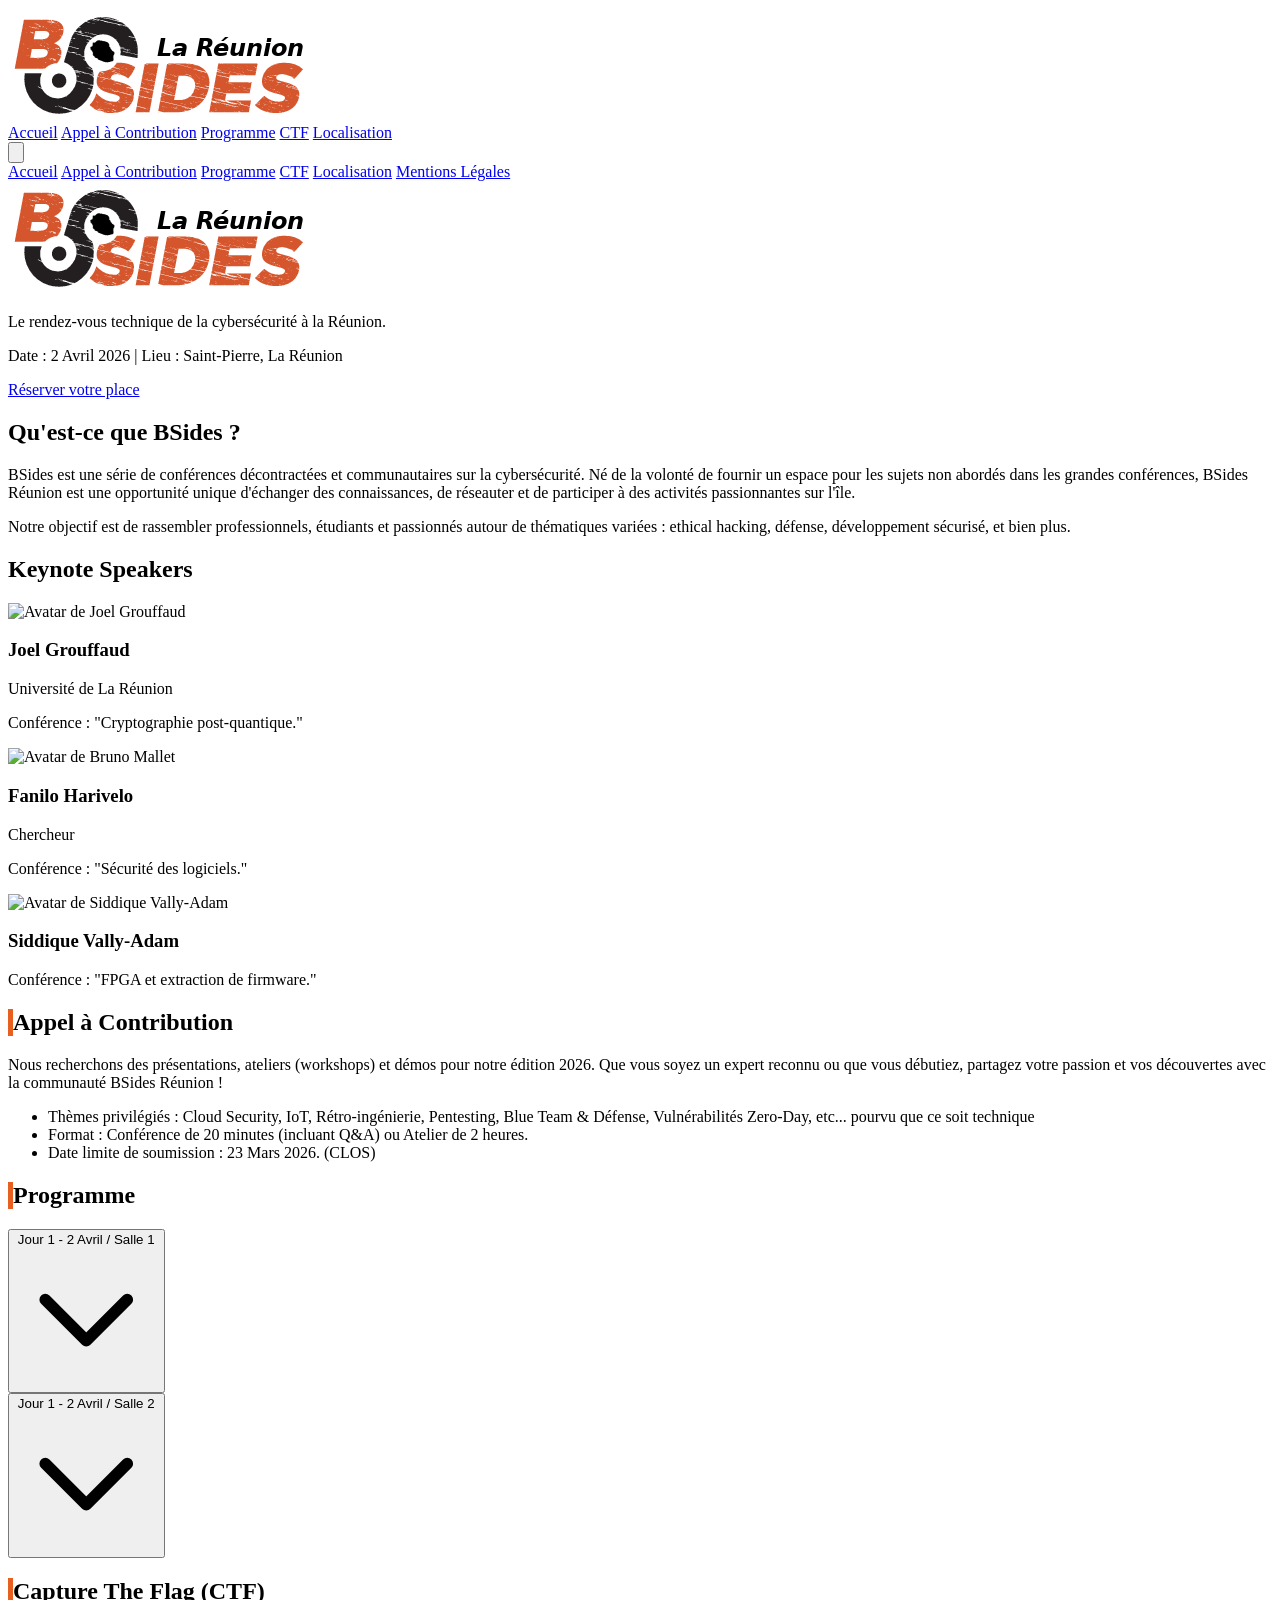
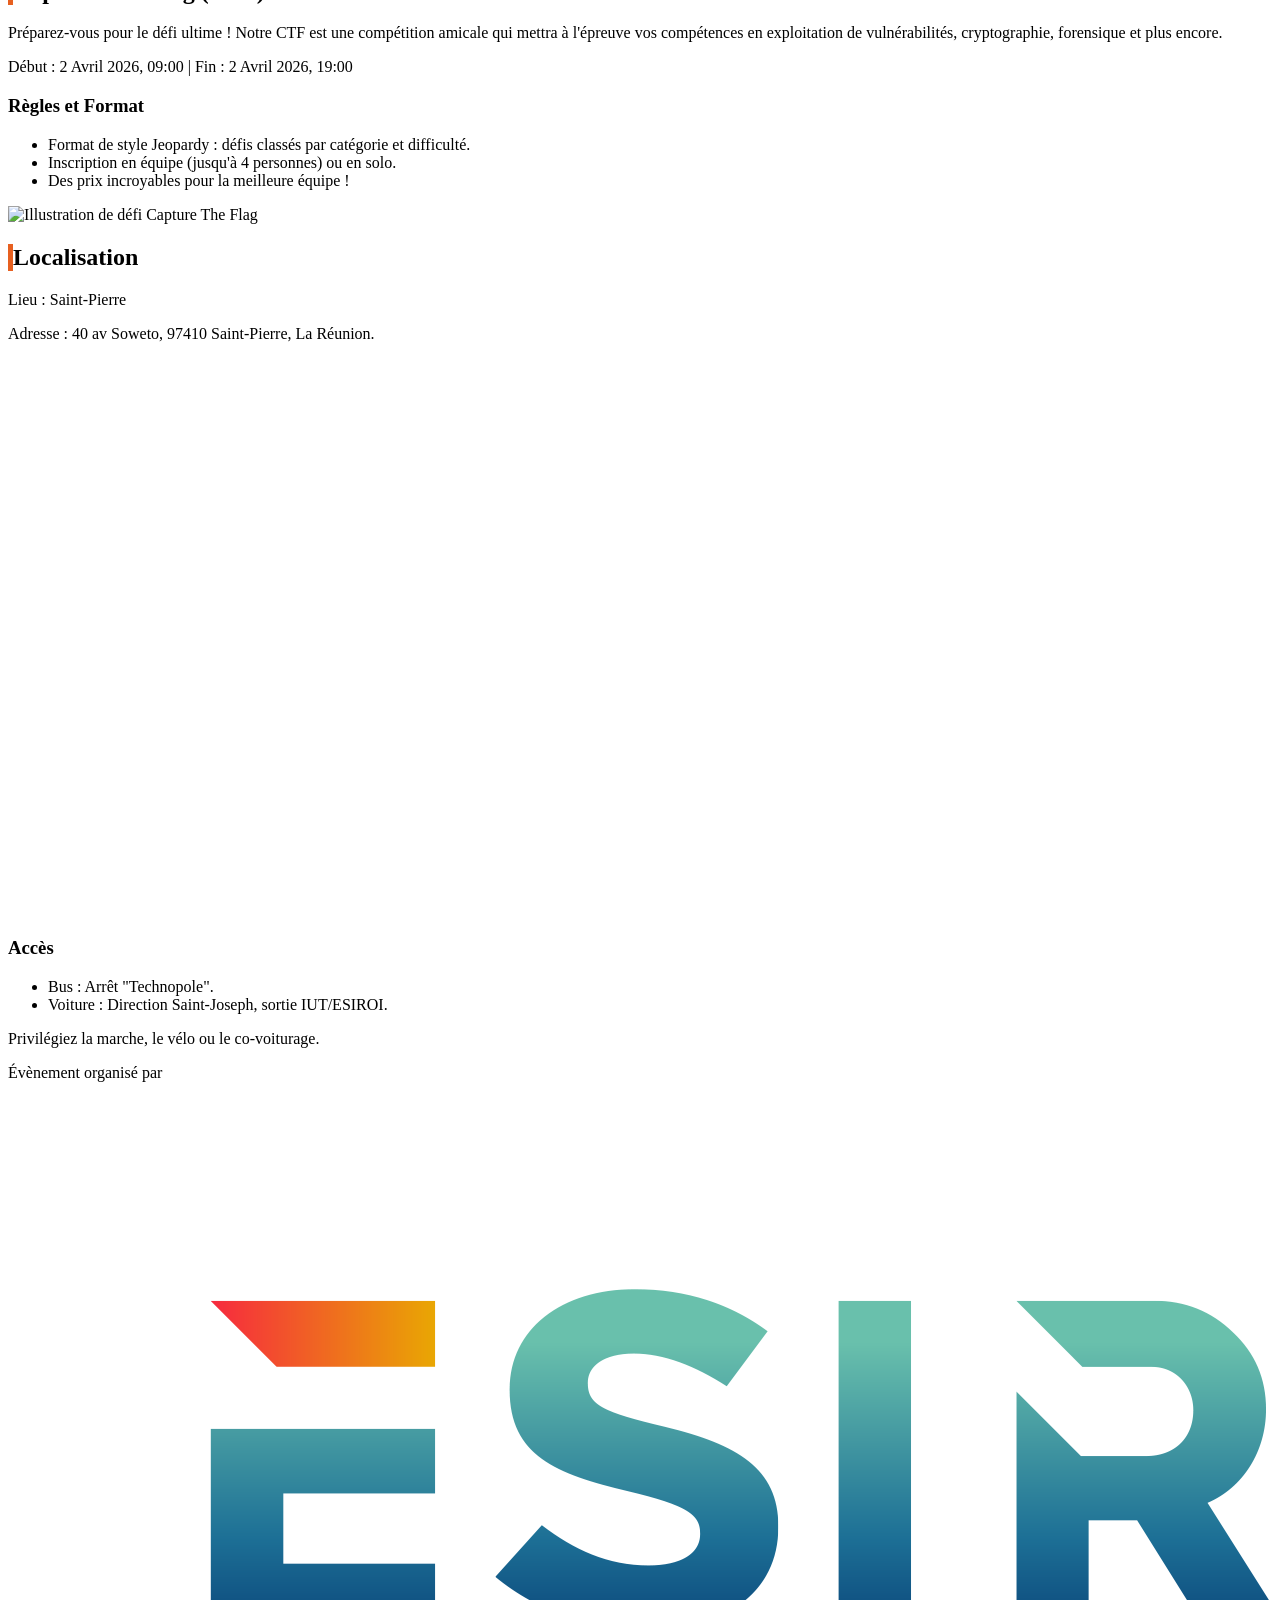
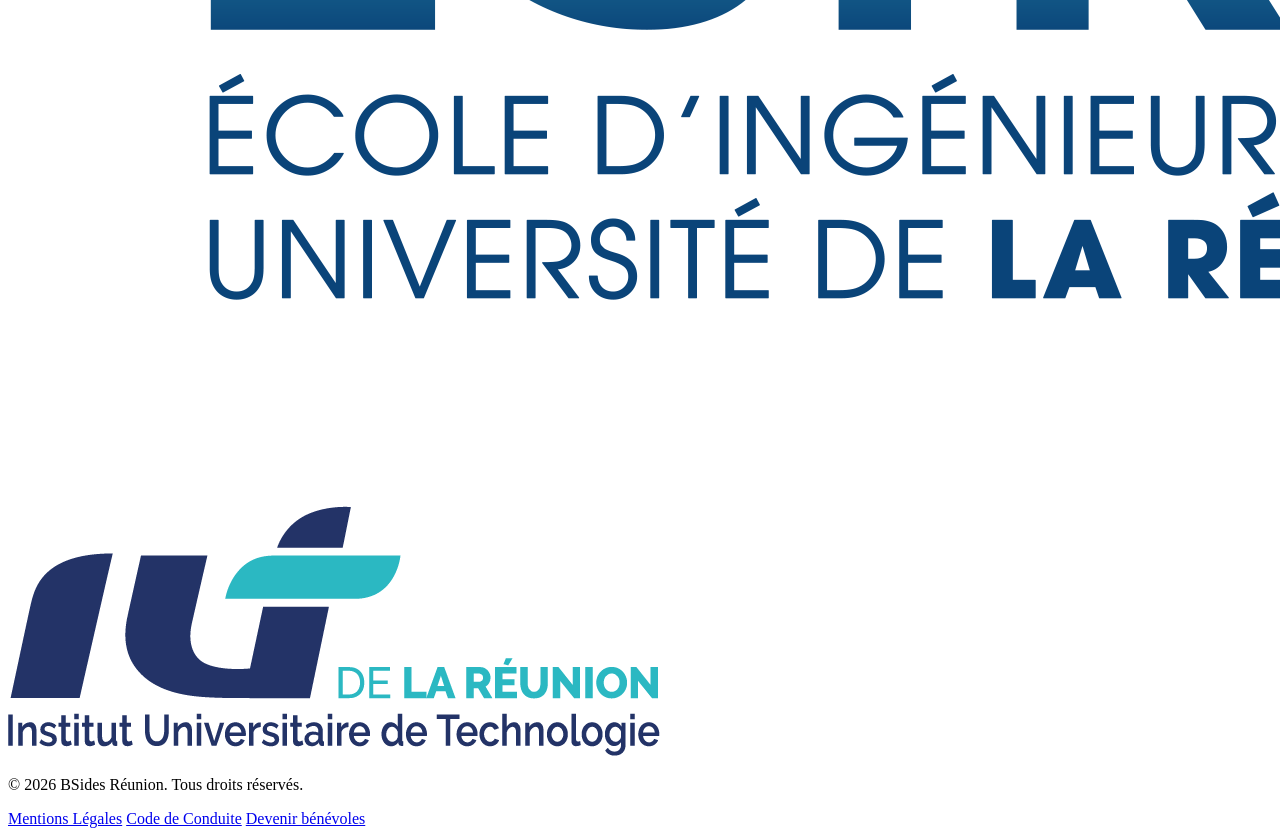
==== index.html @ 7b977833 "more cleaning" ====
<!DOCTYPE html>
<html lang="fr">
<head>
    <meta charset="UTF-8">
    <meta name="viewport" content="width=device-width, initial-scale=1.0">
    <title>BSides Réunion - Conférence de Sécurité</title>
    <!-- Chargement de Tailwind CSS --><script src="https://cdn.tailwindcss.com"></script>
    <!-- Configuration des polices et couleurs de base de Tailwind --><script>
        tailwind.config = {
            theme: {
                extend: {
                    colors: {
                        'bsides-primary': '#E76020', // L'orange du logo
                        'bsides-title': '#a3b7ca', // L'orange du logo
                        'bsides-dark': '#1F2937', // Un gris foncé pour le texte/fond
                        'bsides-bg': '#F9FAFB', // Un fond très clair
                    },
                    fontFamily: {
                        sans: ['Inter', 'sans-serif'],
                    },
                }
            }
        }
    </script>
    <style>
        /* Styles personnalisés pour le jeu des couleurs */
        .section-header {
            border-left: 5px solid #E76020; /* Utilisation de la nouvelle couleur orange */
        }
        /* Style pour masquer/afficher les détails du programme */
        .program-detail {
            max-height: 0;
            overflow: hidden;
            transition: max-height 0.4s ease-out, padding 0.4s ease-out;
        }
        .program-detail.open {
            max-height: 1500px; /* Grande valeur pour permettre l'expansion */
            padding-top: 1rem;
        }
    </style>
    <link rel="icon" type="image/png" href="./img/logo.png">
</head>
<body class="bg-bsides-bg text-bsides-dark font-sans antialiased">

    <!-- En-tête (Navbar) --><header class="sticky top-0 bg-white shadow-md z-50">
        <div class="container mx-auto px-4 py-3 flex justify-between items-center">
            <a href="#accueil" class="flex items-center space-x-2">
                <img src="./img/logo.png" alt="Logo BSides Réunion" class="h-8 md:h-10"> <!-- Votre logo ici --><span class="text-2xl font-bold text-bsides-dark hidden md:inline"></span> <!-- Texte "Réunion" à côté du logo --></a>
            <nav class="hidden md:flex space-x-6 text-bsides-dark font-medium">
                <a href="#accueil" class="hover:text-bsides-primary transition duration-150">Accueil</a>
                <a href="#appel-contribution" class="hover:text-bsides-primary transition duration-150">Appel à Contribution</a>
                <a href="#programme" class="hover:text-bsides-primary transition duration-150">Programme</a>
                <a href="#ctf" class="hover:text-bsides-primary transition duration-150">CTF</a>
                <!-- <a href="#sponsors" class="hover:text-bsides-primary transition duration-150">Sponsors</a> --> <!-- Nouveau lien -->
                <a href="#localisation" class="hover:text-bsides-primary transition duration-150">Localisation</a>
            </nav>
            <!-- Menu burger pour mobile --><button id="menu-button" class="md:hidden p-2 rounded-lg text-bsides-dark hover:bg-gray-100">
                <svg class="w-6 h-6" fill="none" stroke="currentColor" viewBox="0 0 24 24" xmlns="http://www.w3.org/2000/svg"><path stroke-linecap="round" stroke-linejoin="round" stroke-width="2" d="M4 6h16M4 12h16m-7 6h7"></path></svg>
            </button>
        </div>
        <!-- Menu mobile déroulant --><div id="mobile-menu" class="hidden md:hidden bg-white shadow-lg border-t border-gray-100">
            <nav class="flex flex-col space-y-2 p-4 text-bsides-dark font-medium">
                <a href="#accueil" class="p-2 hover:bg-bsides-bg rounded-md transition duration-150">Accueil</a>
                <a href="#appel-contribution" class="p-2 hover:bg-bsides-bg rounded-md transition duration-150">Appel à Contribution</a>
                <a href="#programme" class="p-2 hover:bg-bsides-bg rounded-md transition duration-150">Programme</a>
                <a href="#ctf" class="p-2 hover:bg-bsides-bg rounded-md transition duration-150">CTF</a>
                <!-- <a href="#sponsors" class="p-2 hover:bg-bsides-bg rounded-md transition duration-150">Sponsors</a> --> <!-- Nouveau lien -->
                <a href="#localisation" class="p-2 hover:bg-bsides-bg rounded-md transition duration-150">Localisation</a>
                <a href="#mentions-legales" class="p-2 hover:bg-bsides-bg rounded-md transition duration-150">Mentions Légales</a>
            </nav>
        </div>
    </header>

    <main class="container mx-auto px-4 py-8 md:py-12">

        <!-- Section 1: Accueil & Introduction --><section id="accueil" class="mb-16 pt-8">
            <div class="bg-bsides-title p-8 md:p-12 rounded-xl text-white shadow-xl mb-12">
                <!--<h1 class="text-4xl md:text-5xl font-extrabold mb-4">BSides Réunion 2026</h1>-->
                <img src="./img/logo.png" alt="logo"/>
                <p class="text-xl md:text-2xl font-light">Le rendez-vous technique de la cybersécurité à la Réunion.</p>
                <p class="mt-4 text-lg font-medium">Date : <span class="font-bold">2 Avril 2026</span> | Lieu : <span class="font-bold">Saint-Pierre, La Réunion</span></p>
                <a href="https://docs.getgrist.com/forms/3gR4DoLdyJzUChe8eLgTcZ/4" target="_blank" class="mt-6 inline-block bg-bsides-dark text-white font-bold py-3 px-6 rounded-lg shadow-lg hover:bg-gray-700 transition duration-300 transform hover:scale-[1.02]">
                    Réserver votre place
                </a>
            </div>

            <div class="grid md:grid-cols-2 gap-8">
                <!-- Présentation générale --><div class="space-y-4">
                    <h2 class="text-3xl font-bold border-l-4 pl-4 border-bsides-primary">Qu'est-ce que BSides ?</h2>
                    <p class="text-lg">BSides est une série de conférences décontractées et communautaires sur la cybersécurité. Né de la volonté de fournir un espace pour les sujets non abordés dans les grandes conférences, BSides Réunion est une opportunité unique d'échanger des connaissances, de réseauter et de participer à des activités passionnantes sur l'île.</p>
                    <p class="text-lg">Notre objectif est de rassembler professionnels, étudiants et passionnés autour de thématiques variées : ethical hacking, défense, développement sécurisé, et bien plus.</p>
                </div>

                <!-- Keynote Speakers --><div class="space-y-6">
                    <h2 class="text-3xl font-bold border-l-4 pl-4 border-bsides-primary">Keynote Speakers</h2>

                    <!-- Speaker 1 --><div class="flex items-start bg-white p-4 rounded-lg shadow-md hover:shadow-lg transition duration-300">
                        <!-- Image Placeholder (utiliser un fond coloré) --><div class="w-20 h-20 bg-gray-500 rounded-full flex-shrink-0 mr-4 flex items-center justify-center text-white text-xl font-bold">
                            <!-- Placeholder image: https://placehold.co/80x80/9CA3AF/FFFFFF?text=J.G --><img src="https://placehold.co/80x80/9CA3AF/FFFFFF?text=J.G" alt="Avatar de Joel Grouffaud" class="rounded-full" onerror="this.onerror=null;this.src='https://placehold.co/80x80/9CA3AF/FFFFFF?text=J.G';" />
                        </div>
                        <div>
                            <h3 class="text-xl font-semibold text-bsides-primary">Joel Grouffaud</h3>
                            <p class="text-sm text-gray-600 mb-2">Université de La Réunion</p>
                            <p class="text-sm">Conférence : "Cryptographie post-quantique."</p>
                        </div>
                    </div>

                    <!-- Speaker 2 --><div class="flex items-start bg-white p-4 rounded-lg shadow-md hover:shadow-lg transition duration-300">
                        <!-- Image Placeholder (utiliser un fond coloré) --><div class="w-20 h-20 bg-gray-500 rounded-full flex-shrink-0 mr-4 flex items-center justify-center text-white text-xl font-bold">
                            <!-- Placeholder image: https://placehold.co/80x80/6B7280/FFFFFF?text=F.H --><img src="https://placehold.co/80x80/6B7280/FFFFFF?text=F.H" alt="Avatar de Bruno Mallet" class="rounded-full" onerror="this.onerror=null;this.src='https://placehold.co/80x80/6B7280/FFFFFF?text=F.H';" />
                        </div>
                        <div>
                            <h3 class="text-xl font-semibold text-bsides-primary">Fanilo Harivelo</h3>
                            <p class="text-sm text-gray-600 mb-2">Chercheur</p>
                            <p class="text-sm">Conférence : "Sécurité des logiciels."</p>
                        </div>
                    </div>

                    <!-- Speaker 3 --><div class="flex items-start bg-white p-4 rounded-lg shadow-md hover:shadow-lg transition duration-300">
                        <div class="w-20 h-20 bg-gray-500 rounded-full flex-shrink-0 mr-4 flex items-center justify-center text-white text-xl font-bold">
                            <img src="https://placehold.co/80x80/4B5563/FFFFFF?text=S.V" alt="Avatar de Siddique Vally-Adam" class="rounded-full" onerror="this.onerror=null;this.src='https://placehold.co/80x80/4B5563/FFFFFF?text=S.V';" />
                        </div>
                        <div>
                            <h3 class="text-xl font-semibold text-bsides-primary">Siddique Vally-Adam</h3>
                            <p class="text-sm text-gray-600 mb-2"></p>
                            <p class="text-sm">Conférence : "FPGA et extraction de firmware."</p>
                        </div>
                    </div>
                </div>
            </div>
        </section>

        <!-- Section 2: Appel à Contribution (CFP) --><section id="appel-contribution" class="py-12 border-t border-gray-200">
            <h2 class="text-4xl font-extrabold section-header pl-4 mb-8">Appel à Contribution</h2>

            <div class="bg-white p-6 md:p-8 rounded-xl shadow-lg space-y-4">
                <p class="text-lg">Nous recherchons des présentations, ateliers (workshops) et démos pour notre édition 2026. Que vous soyez un expert reconnu ou que vous débutiez, partagez votre passion et vos découvertes avec la communauté BSides Réunion !</p>

                <ul class="list-disc pl-5 space-y-2 text-bsides-dark">
                    <li><span class="font-semibold">Thèmes privilégiés :</span> Cloud Security, IoT, Rétro-ingénierie, Pentesting, Blue Team & Défense, Vulnérabilités Zero-Day, etc... pourvu que ce soit technique</li>
                    <li><span class="font-semibold">Format :</span> Conférence de 20 minutes (incluant Q&A) ou Atelier de 2 heures.</li>
                    <li><span class="font-semibold">Date limite de soumission :</span> 23 Mars 2026. (CLOS)</li>
                </ul>

                <!-- 
                <a href="https://docs.getgrist.com/forms/mqLdwvBmaVMw3tnkLymEWc/8" target="_blank" class="inline-block bg-bsides-primary text-white font-bold py-3 px-6 rounded-lg shadow-md hover:bg-orange-700 transition duration-300">
                    Soumettre une proposition
                </a>
                -->
            </div>
        </section>

        <!-- Section 3: Programme (avec interactivité simple) --><section id="programme" class="py-12 border-t border-gray-200">
            <h2 class="text-4xl font-extrabold section-header pl-4 mb-8">Programme</h2>

            <div id="programme-list" class="space-y-4">

                <!-- Jour 1 --><div class="bg-white rounded-lg shadow-lg">
                    <button class="w-full text-left p-4 flex justify-between items-center font-bold text-xl text-bsides-dark hover:bg-gray-50 transition duration-150 rounded-t-lg focus:outline-none" onclick="toggleProgram(this)">
                        <span>Jour 1 - 2 Avril / Salle 1</span>
                        <svg class="w-6 h-6 transform transition-transform duration-300" fill="none" stroke="currentColor" viewBox="0 0 24 24" xmlns="http://www.w3.org/2000/svg"><path stroke-linecap="round" stroke-linejoin="round" stroke-width="2" d="M19 9l-7 7-7-7"></path></svg>
                    </button>
                    <div class="program-detail border-t border-gray-100">
                        <ul class="divide-y divide-gray-100 p-4 md:p-6">
                            <li class="flex justify-between py-3">
                                <span class="font-medium w-1/4">08:00 - 09:00</span>
                                <span class="w-3/4">Accueil et Café</span>
                            </li>
                            <li class="flex justify-between py-3 bg-bsides-bg rounded-md p-2 -mx-2">
                                <span class="font-medium w-1/4">09:00 - 09:45</span>
                                <span class="w-3/4 font-semibold text-bsides-primary">Keynote: Joel Grouffaud</span>
                            </li>
                            <li class="flex justify-between py-3 bg-bsides-bg rounded-md p-2 -mx-2">
                                <span class="font-medium w-1/4">10:00 - 10:45</span>
                                <span class="w-3/4 font-semibold text-bsides-primary">Keynote: Fanilo Harivelo</span>
                            </li>
                            <li class="flex justify-between py-3">
                                <span class="font-medium w-1/4">11:00 - 11:45</span>
                                <span class="w-3/4 font-semibold text-bsides-primary">Keynote: Siddique Vally-Adam</span>
                            </li>
                            <li class="flex justify-between py-3">
                                <span class="font-medium w-1/4">12:00 - 13:20</span>
                                <span class="w-3/4 font-semibold text-green-600">Déjeuner & Networking</span>
                            </li>
                            <li class="flex justify-between py-3">
                                <span class="font-medium w-1/4">13:30 - 13:50</span>
                                <span class="w-3/4">Conférence : Thibaut Fontaine (LLM et cybersécurité)</span>
                            </li>
                            <li class="flex justify-between py-3">
                                <span class="font-medium w-1/4">14:00 - 14:20</span>
                                <span class="w-3/4">Conférence : Théophile Helleboid (Rétro-ingénierie des QRcodes des tickets Car Jaune)</span>
                            </li>
                        </ul>
                    </div>
                </div>

                <!-- Jour 1 --><div class="bg-white rounded-lg shadow-lg">
                    <button class="w-full text-left p-4 flex justify-between items-center font-bold text-xl text-bsides-dark hover:bg-gray-50 transition duration-150 rounded-t-lg focus:outline-none" onclick="toggleProgram(this)">
                        <span>Jour 1 - 2 Avril / Salle 2</span>
                        <svg class="w-6 h-6 transform transition-transform duration-300" fill="none" stroke="currentColor" viewBox="0 0 24 24" xmlns="http://www.w3.org/2000/svg"><path stroke-linecap="round" stroke-linejoin="round" stroke-width="2" d="M19 9l-7 7-7-7"></path></svg>
                    </button>
                    <div class="program-detail border-t border-gray-100">
                        <ul class="divide-y divide-gray-100 p-4 md:p-6">
                            <li class="flex justify-between py-3">
                                <span class="font-medium w-1/4">08:00 - 09:00</span>
                                <span class="w-3/4">Accueil et Café</span>
                            </li>
                            <li class="flex justify-between py-3">
                                <span class="font-medium w-1/4">09:00 - 19:00</span>
                                <span class="w-3/4">CTF (Jeopardy)</span>
                            </li>
                            <li class="flex justify-between py-3">
                                <span class="font-medium w-1/4">09:00 - 19:00</span>
                                <span class="w-3/4">CTF (Knockout Tournament) -TBC- </span>
                            </li>                            
                            <li class="flex justify-between py-3">
                                <span class="font-medium w-1/4">09:00 - 19:00</span>
                                <span class="w-3/4">CTF (Boot2Root) -TBC- </span>
                            </li>   
                        </ul>
                    </div>
                </div>
            </div>
        </section>

        <!-- Section 4: CTF (Capture The Flag) --><section id="ctf" class="py-12 border-t border-gray-200">
            <h2 class="text-4xl font-extrabold section-header pl-4 mb-8">Capture The Flag (CTF)</h2>

            <div class="grid md:grid-cols-3 gap-8 bg-white p-8 rounded-xl shadow-lg">
                <div class="md:col-span-2 space-y-4">
                    <p class="text-lg">Préparez-vous pour le défi ultime ! Notre CTF est une compétition amicale qui mettra à l'épreuve vos compétences en exploitation de vulnérabilités, cryptographie, forensique et plus encore.</p>
                    <p class="text-lg font-semibold text-bsides-primary">Début :  2 Avril 2026, 09:00 | Fin : 2 Avril 2026, 19:00</p>

                    <h3 class="text-2xl font-bold mt-6">Règles et Format</h3>
                    <ul class="list-disc pl-5 space-y-2 text-bsides-dark">
                        <li>Format de style Jeopardy : défis classés par catégorie et difficulté.</li>
                        <li>Inscription en équipe (jusqu'à 4 personnes) ou en solo.</li>
                        <li>Des prix incroyables pour la meilleure équipe !</li>
                    </ul>
                </div>
                <!-- Image d'illustration CTF --><div class="md:col-span-1 flex justify-center items-center">
                    <!-- Placeholder image: https://placehold.co/300x200/E76020/FFFFFF?text=CTF+Challenge --><img src="https://placehold.co/300x200/E76020/FFFFFF?text=CTF+Challenge" alt="Illustration de défi Capture The Flag" class="rounded-lg shadow-xl w-full" onerror="this.onerror=null;this.src='https://placehold.co/300x200/E76020/FFFFFF?text=CTF+Challenge';" />
                </div>
            </div>

        </section>

        <!-- Section 5: Sponsors (NOUVELLE SECTION) 
        <section id="sponsors" class="py-12 border-t border-gray-200">
            <h2 class="text-4xl font-extrabold section-header pl-4 mb-8">Nos Sponsors</h2>

            <div class="bg-white p-6 md:p-8 rounded-xl shadow-lg space-y-6 text-center">
                <p class="text-lg">Le succès de BSides Réunion repose sur le soutien de nos précieux partenaires. Merci à tous les sponsors !</p>

                <div class="flex flex-wrap justify-center items-center gap-8 py-4 border-y border-gray-100">
                    <div class="w-full md:w-1/3 lg:w-1/4">
                        <span class="text-xl font-bold text-bsides-dark">Platinium</span>
                        <img src="https://placehold.co/220x60/1F2937/FFFFFF?text=Enterprise+A" alt="Sponsor Enterprise A" class="mx-auto mt-2 rounded-md shadow-md" onerror="this.onerror=null;this.src='https://placehold.co/220x60/1F2937/FFFFFF?text=Enterprise+A';" />
                    </div>
                    <div class="w-1/2 md:w-1/4 lg:w-1/6">
                        <span class="text-lg font-semibold text-gray-700">Gold</span>
                        <img src="https://placehold.co/150x50/374151/FFFFFF?text=Company+B" alt="Sponsor Company B" class="mx-auto mt-2 rounded-md" onerror="this.onerror=null;this.src='https://placehold.co/150x50/374151/FFFFFF?text=Company+B';" />
                    </div>
                    <div class="w-1/3 md:w-1/5 lg:w-1/8">
                        <span class="text-base font-medium text-gray-500">Silver</span>
                        <img src="https://placehold.co/100x40/6B7280/FFFFFF?text=Tech+C" alt="Sponsor Tech C" class="mx-auto mt-2 rounded-md" onerror="this.onerror=null;this.src='https://placehold.co/100x40/6B7280/FFFFFF?text=Tech+C';" />
                    </div>
                </div>
                
                <p class="text-lg pt-4">Intéressé(e) à soutenir la communauté de cybersécurité à La Réunion ?</p>
                <a href="./pages/sponsors.html" class="inline-block bg-bsides-primary text-white font-bold py-3 px-8 rounded-lg shadow-md hover:bg-orange-700 transition duration-300">
                    Devenir Sponsor
                </a>
            </div>
        </section>
        -->

        <!-- Section 6: Localisation --><section id="localisation" class="py-12 border-t border-gray-200">
            <h2 class="text-4xl font-extrabold section-header pl-4 mb-8">Localisation</h2>

            <div class="bg-white p-6 md:p-8 rounded-xl shadow-lg space-y-4">
                <p class="text-lg font-semibold">Lieu : Saint-Pierre </p>
                <p class="text-lg">Adresse : 40 av Soweto, 97410 Saint-Pierre, La Réunion.</p>

                <!-- Carte Google Maps Placeholder -->
                <div class="w-full h-64 bg-gray-200 rounded-lg overflow-hidden flex items-center justify-center border-2 border-gray-300">
                    <div class="mapouter"><div class="osm_canvas"><iframe width="820" height="560" id="osm_canvas"  src="about:blank" frameborder="0" scrolling="no" marginheight="0" marginwidth="0"></iframe><script>document.getElementById('osm_canvas').contentDocument.write('<link rel = "stylesheet" href = "https://cdn.jsdelivr.net/npm/leaflet@1.9.3/dist/leaflet.min.css" />');document.getElementById('osm_canvas').contentDocument.write('<script src = "https://cdn.jsdelivr.net/npm/leaflet@1.9.3/dist/leaflet.min.js"><\/script>');document.getElementById('osm_canvas').contentDocument.write('<div id ="osm-map" style = "width:820px; height:560px;"></div>');document.getElementById('osm_canvas').contentDocument.write('<script>var mapOptions={center:[-21.3406333, 55.4906025],zoom:15,attributionControl: true}; var map = new L.map("osm-map", mapOptions); map.attributionControl.setPrefix(\'&copy; <a target="_blank" href="https://www.openstreetmap.org/copyright" rel="nofollow noopener noreferrer">OpenStreetMap</a>\'); var layer = new L.TileLayer("https://{s}.tile.openstreetmap.org/{z}/{x}/{y}.png");map.addLayer(layer);let marker = new L.Marker([-21.3406333, 55.4906025]);marker.addTo(map).bindPopup(\'Institut Universitaire de Technologie de Terre-Sainte<br/>40, Avenue de Soweto\'); marker.on(\'mouseover\',function(ev) {marker.openPopup();});<\/script>');document.getElementById('osm_canvas').contentDocument.close();</script><a href="https://timenowin.net/">online clock</a><br><a href="https://online.stopwatch-timer.net/">countdown</a><br><style>.mapouter{position: relative;text-align: right;height: 560px;width: 820px;}</style><a href="https://www.mapembed.net/openstreetmap">openstreetmap satellite map</a><style>.osm_canvas{overflow: hidden;background: none !important;height: 560px;width: 820px;}</style></div></div>
                    <!-- <p class="text-gray-600 font-bold">Emplacement de la carte (Placeholder)</p> -->
                    <!-- <p class="text-sm text-gray-500 mt-1">Intégrez ici une iframe Google Maps pour la carte interactive.</p> -->
                </div>

                <h3 class="text-2xl font-bold mt-6">Accès</h3>
                <ul class="list-disc pl-5 space-y-2 text-bsides-dark">
                    <li><span class="font-semibold">Bus :</span> Arrêt "Technopole".</li>
                    <li><span class="font-semibold">Voiture :</span> Direction Saint-Joseph, sortie IUT/ESIROI.</li>
                </ul>
                <p class="text-lg">Privilégiez la marche, le vélo ou le co-voiturage.</p>

            </div>
        </section>

    </main>

    <!-- Pied de page -->
    <footer class="bg-bsides-dark text-white p-8 mt-12">
        <div class="container mx-auto text-center">
            
            <div class="mb-8 pb-8 border-b border-gray-700">
                <p class="text-gray-400 text-xs md:text-sm uppercase font-bold tracking-widest mb-4">Évènement organisé par</p>
                <div class="flex justify-center items-center space-x-6">
                    <!-- Logo ESIROI -->
                    <a href="https://esiroi.univ-reunion.fr/" target="_blank" class="group">
                        <div class="bg-white rounded-lg p-2 shadow-md transition-transform duration-300 transform group-hover:scale-105 w-32 h-20 flex items-center justify-center">
                            <img src="img/ESIROI_Logotype.png" 
                                 alt="ESIROI - École d'ingénieurs" 
                                 class="object-contain w-full h-full">
                        </div>
                    </a>
                
                    <!-- Logo IUT -->
                    <a href="https://iut.univ-reunion.fr/" target="_blank" class="group">
                        <div class="bg-white rounded-lg p-2 shadow-md transition-transform duration-300 transform group-hover:scale-105 w-32 h-20 flex items-center justify-center">
                            <img src="img/logo_IUT.png" 
                                 alt="IUT de La Réunion" 
                                 class="object-contain w-full h-full">
                        </div>
                    </a>
                </div>
            </div>
            <p>&copy; 2026 BSides Réunion. Tous droits réservés.</p>
            <div class="mt-3 text-sm space-x-4">
                <a href="./pages/legal.html" class="hover:text-bsides-primary transition duration-150">Mentions Légales</a>
                <a href="./pages/code.html" class="hover:text-bsides-primary transition duration-150">Code de Conduite</a>
                <a href="./pages/benevoles.html" class="hover:text-bsides-primary transition duration-150">Devenir bénévoles</a>
            </div>
        </div>
    </footer>

    <!-- Script JavaScript pour le menu mobile et l'interactivité du programme --><script>
        // 1. Gestion du menu mobile (Burger)
        document.getElementById('menu-button').addEventListener('click', function() {
            const mobileMenu = document.getElementById('mobile-menu');
            mobileMenu.classList.toggle('hidden');
        });

        // 2. Fonction pour déplier/replier les détails du programme
        function toggleProgram(button) {
            // Trouver le parent (div.bg-white)
            const parent = button.closest('.bg-white');
            // Trouver la zone de détail (div.program-detail)
            const detail = parent.querySelector('.program-detail');
            // Trouver l'icône (svg)
            const icon = button.querySelector('svg');

            // Basculer la classe 'open' sur le détail
            detail.classList.toggle('open');
            // Basculer la rotation de l'icône (pour pointer vers le haut ou le bas)
            icon.classList.toggle('rotate-180');
        }

        // Cacher le menu mobile après un clic sur un lien (pour un meilleur UX)
        document.querySelectorAll('#mobile-menu a').forEach(item => {
            item.addEventListener('click', () => {
                document.getElementById('mobile-menu').classList.add('hidden');
            });
        });
    </script>
</body>
</html>
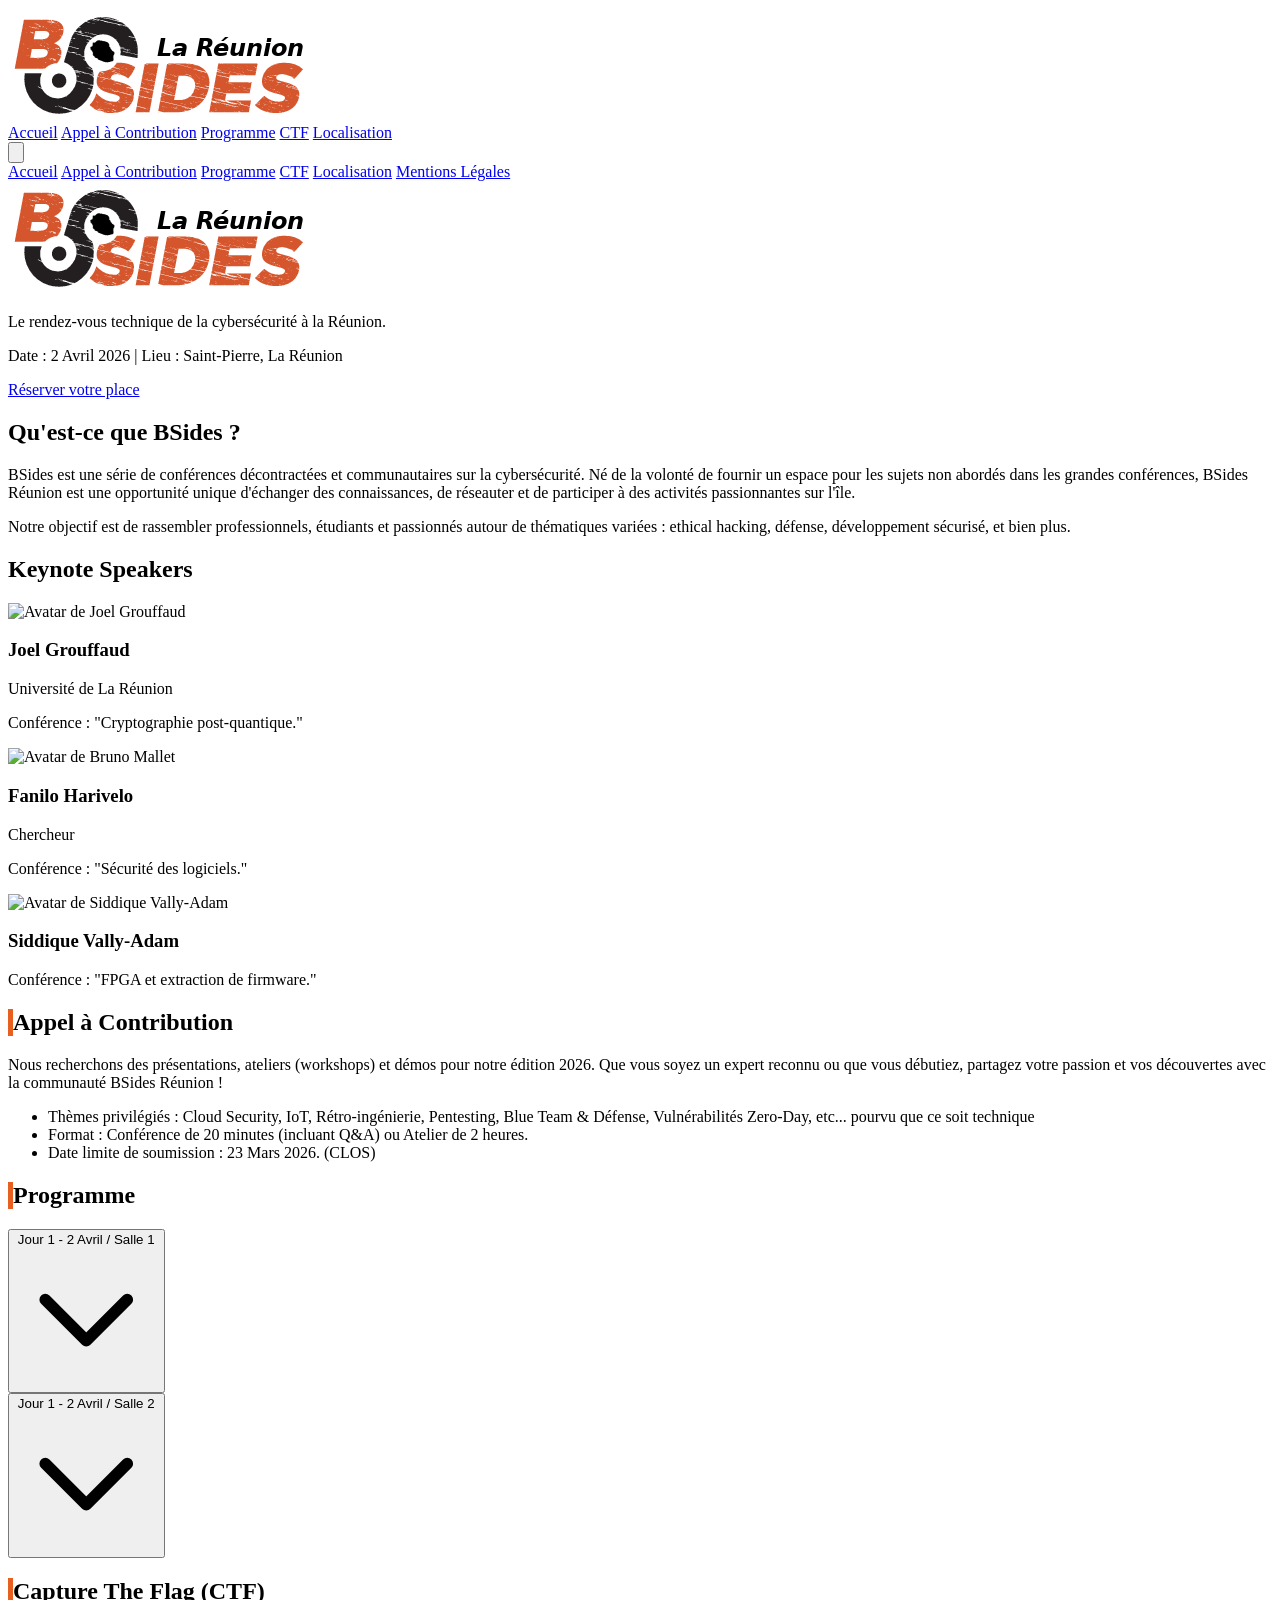
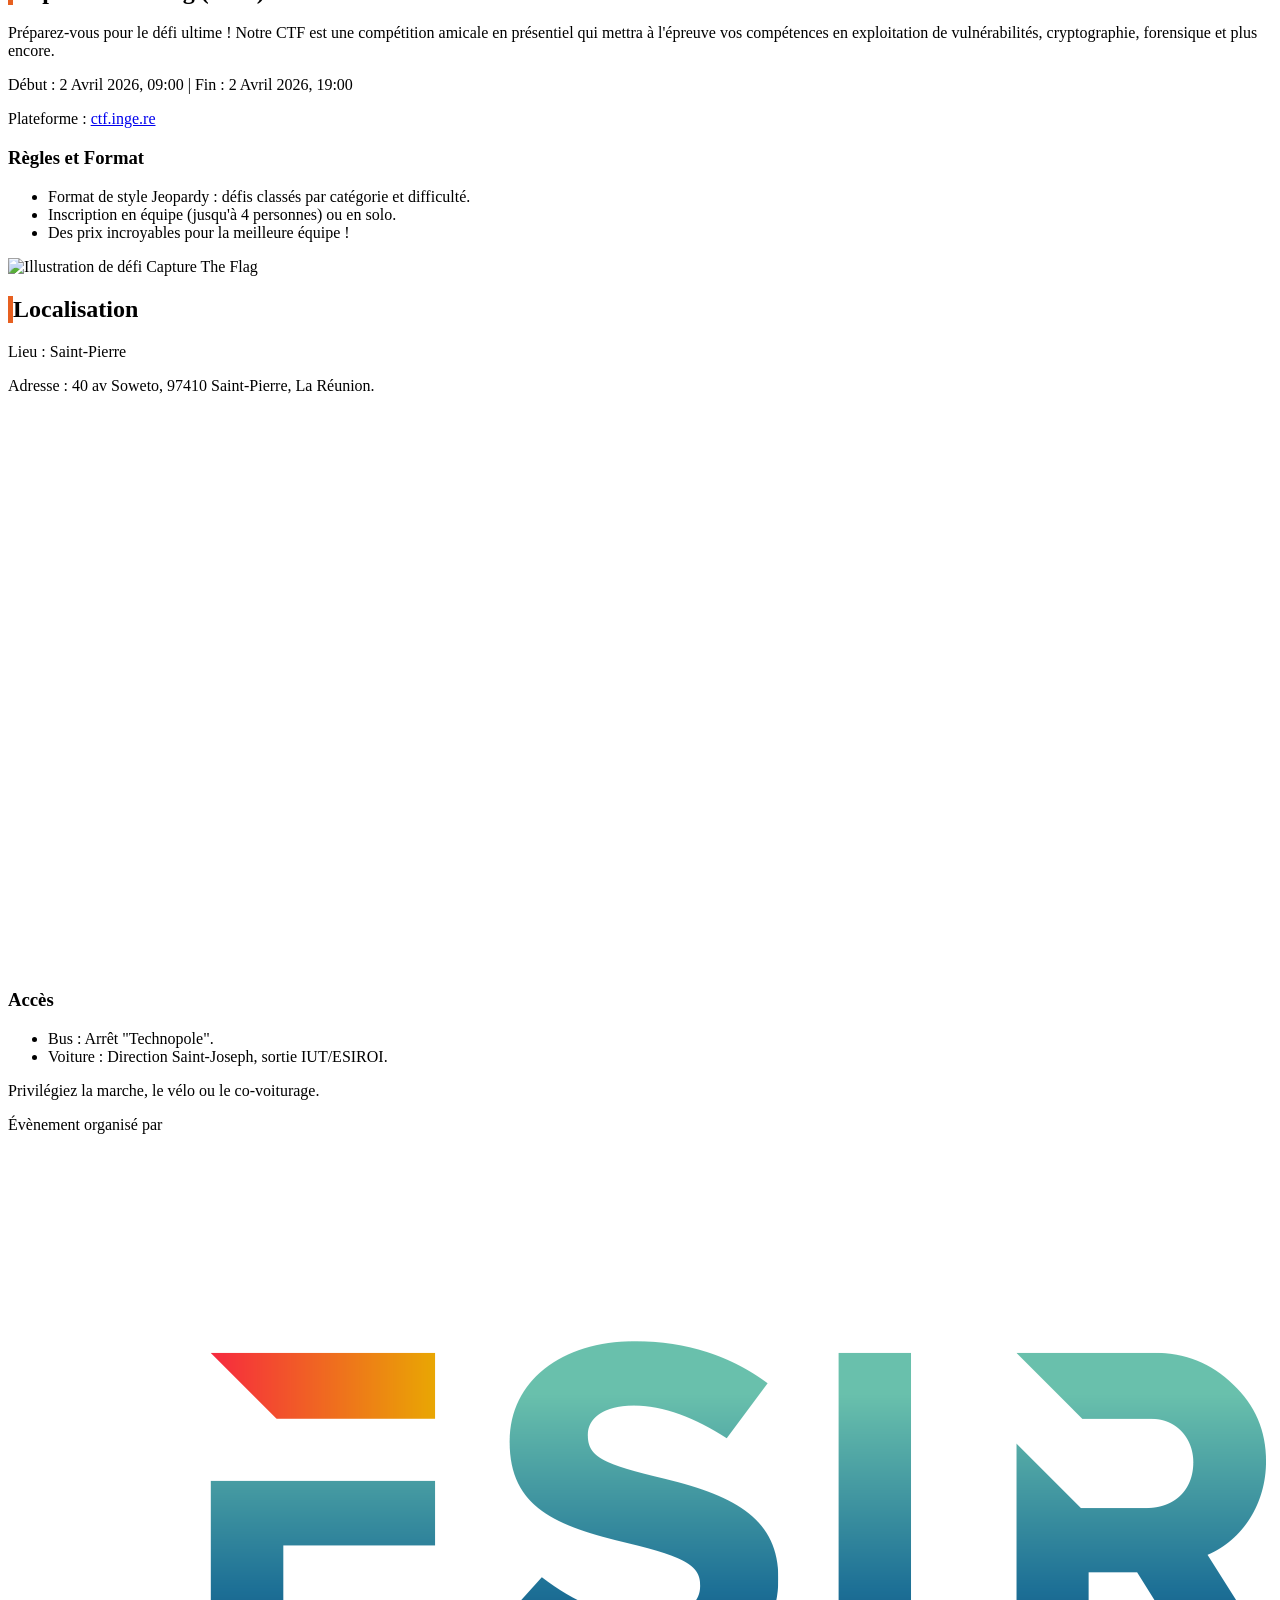
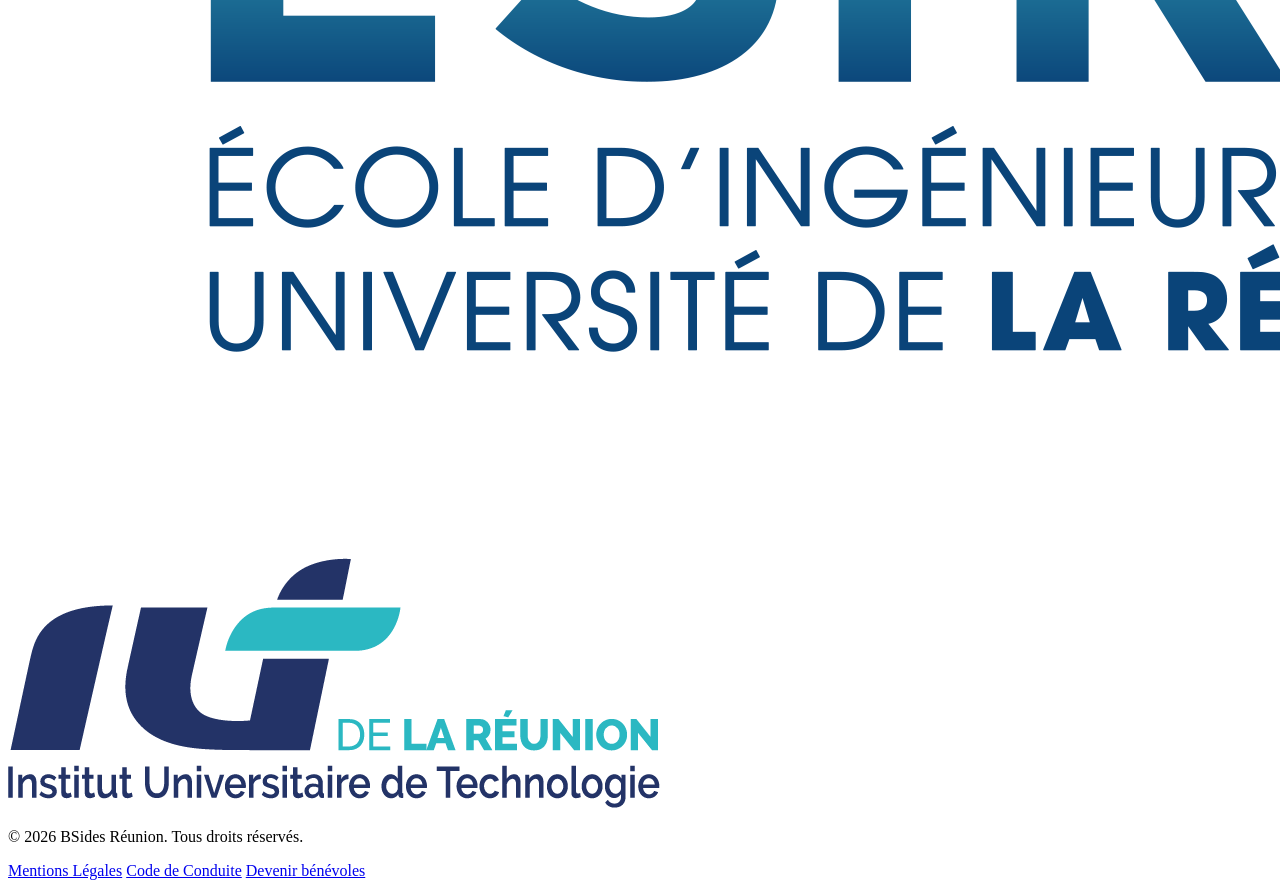
==== commit 9dba040d: "update CTF: jeopardy only, add ctf.inge.re platform link Co-Authored-By: Claude Opus 4.6 (1M context" ====
--- a/index.html
+++ b/index.html
@@ -207,15 +207,7 @@
                             </li>
                             <li class="flex justify-between py-3">
                                 <span class="font-medium w-1/4">09:00 - 19:00</span>
-                                <span class="w-3/4">CTF (Jeopardy)</span>
-                            </li>
-                            <li class="flex justify-between py-3">
-                                <span class="font-medium w-1/4">09:00 - 19:00</span>
-                                <span class="w-3/4">CTF (Knockout Tournament) -TBC- </span>
-                            </li>                            
-                            <li class="flex justify-between py-3">
-                                <span class="font-medium w-1/4">09:00 - 19:00</span>
-                                <span class="w-3/4">CTF (Boot2Root) -TBC- </span>
+                                <span class="w-3/4">CTF (Jeopardy) — Plateforme : <a href="https://ctf.inge.re" target="_blank" class="text-bsides-primary underline hover:text-orange-700">ctf.inge.re</a></span>
                             </li>   
                         </ul>
                     </div>
@@ -228,8 +220,9 @@
 
             <div class="grid md:grid-cols-3 gap-8 bg-white p-8 rounded-xl shadow-lg">
                 <div class="md:col-span-2 space-y-4">
-                    <p class="text-lg">Préparez-vous pour le défi ultime ! Notre CTF est une compétition amicale qui mettra à l'épreuve vos compétences en exploitation de vulnérabilités, cryptographie, forensique et plus encore.</p>
+                    <p class="text-lg">Préparez-vous pour le défi ultime ! Notre CTF est une compétition amicale en présentiel qui mettra à l'épreuve vos compétences en exploitation de vulnérabilités, cryptographie, forensique et plus encore.</p>
                     <p class="text-lg font-semibold text-bsides-primary">Début :  2 Avril 2026, 09:00 | Fin : 2 Avril 2026, 19:00</p>
+                    <p class="text-lg mt-2">Plateforme : <a href="https://ctf.inge.re" target="_blank" class="text-bsides-primary underline font-semibold hover:text-orange-700">ctf.inge.re</a></p>
 
                     <h3 class="text-2xl font-bold mt-6">Règles et Format</h3>
                     <ul class="list-disc pl-5 space-y-2 text-bsides-dark">
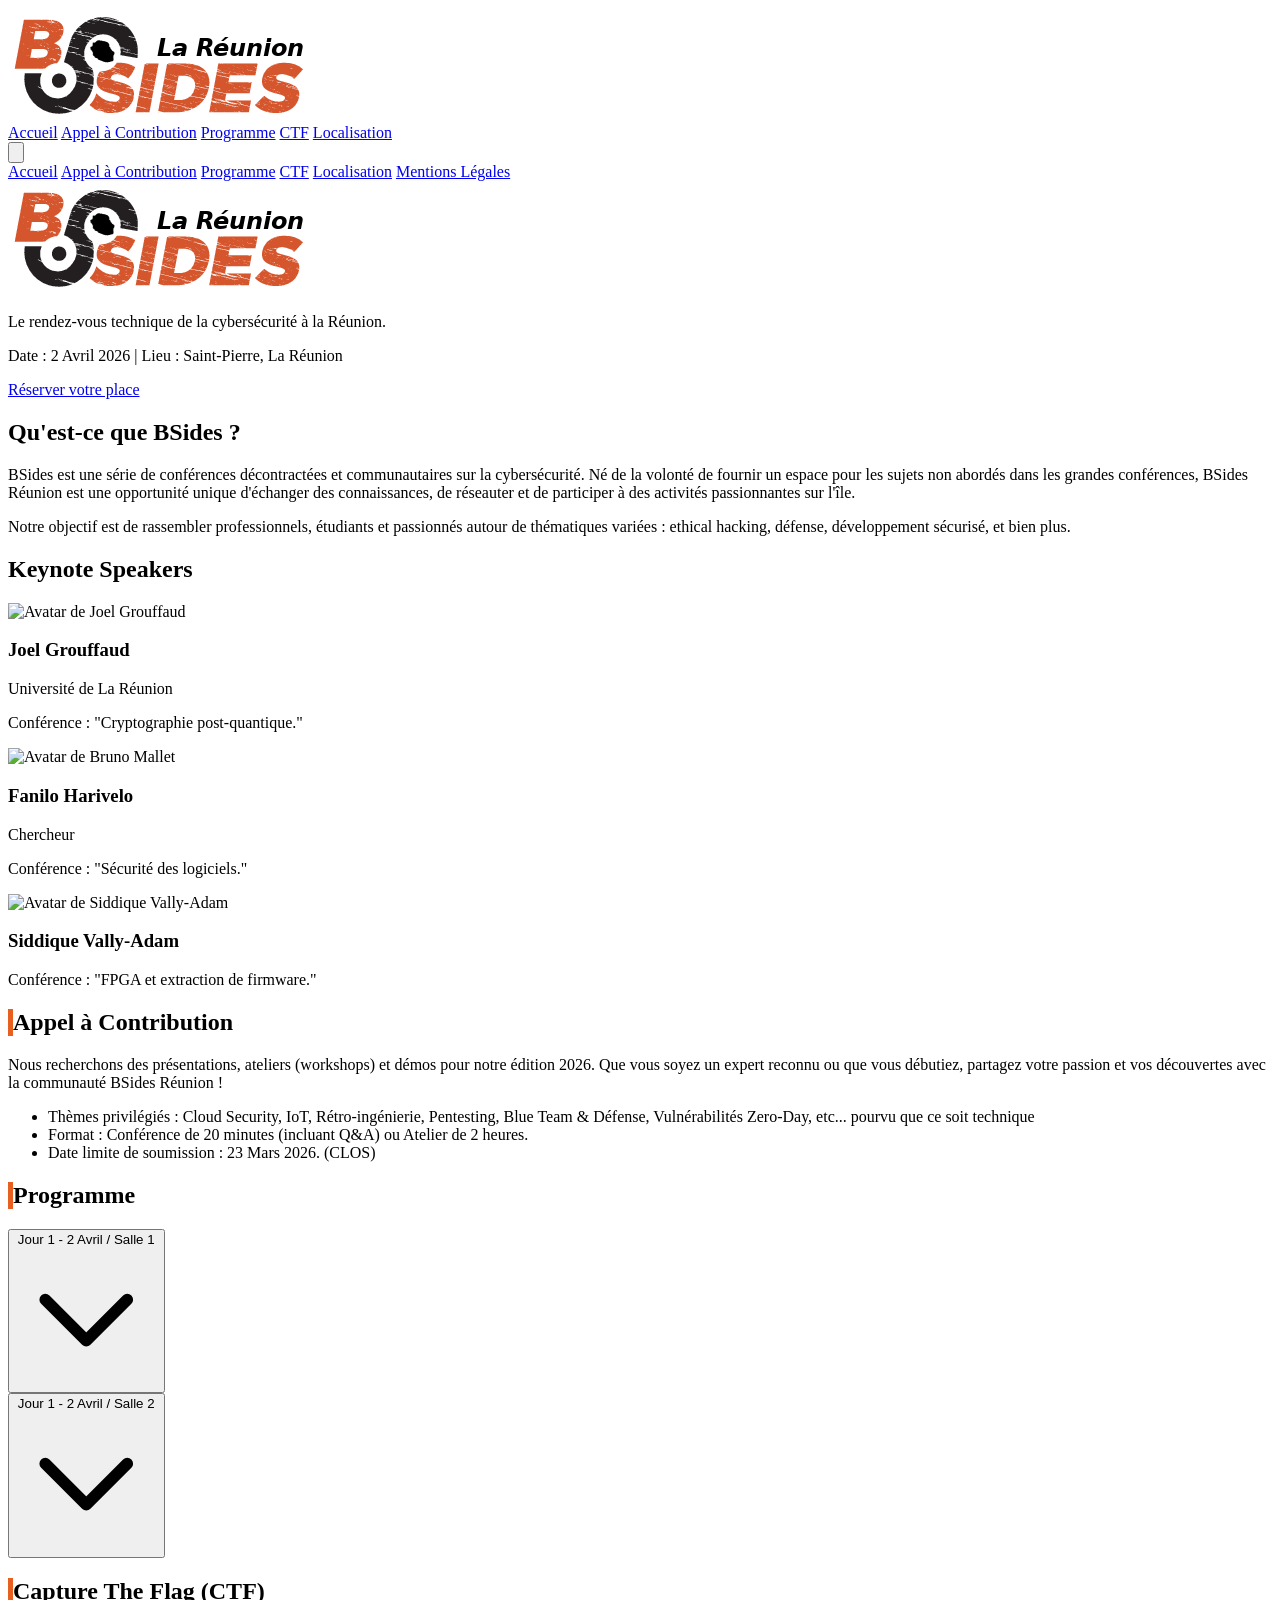
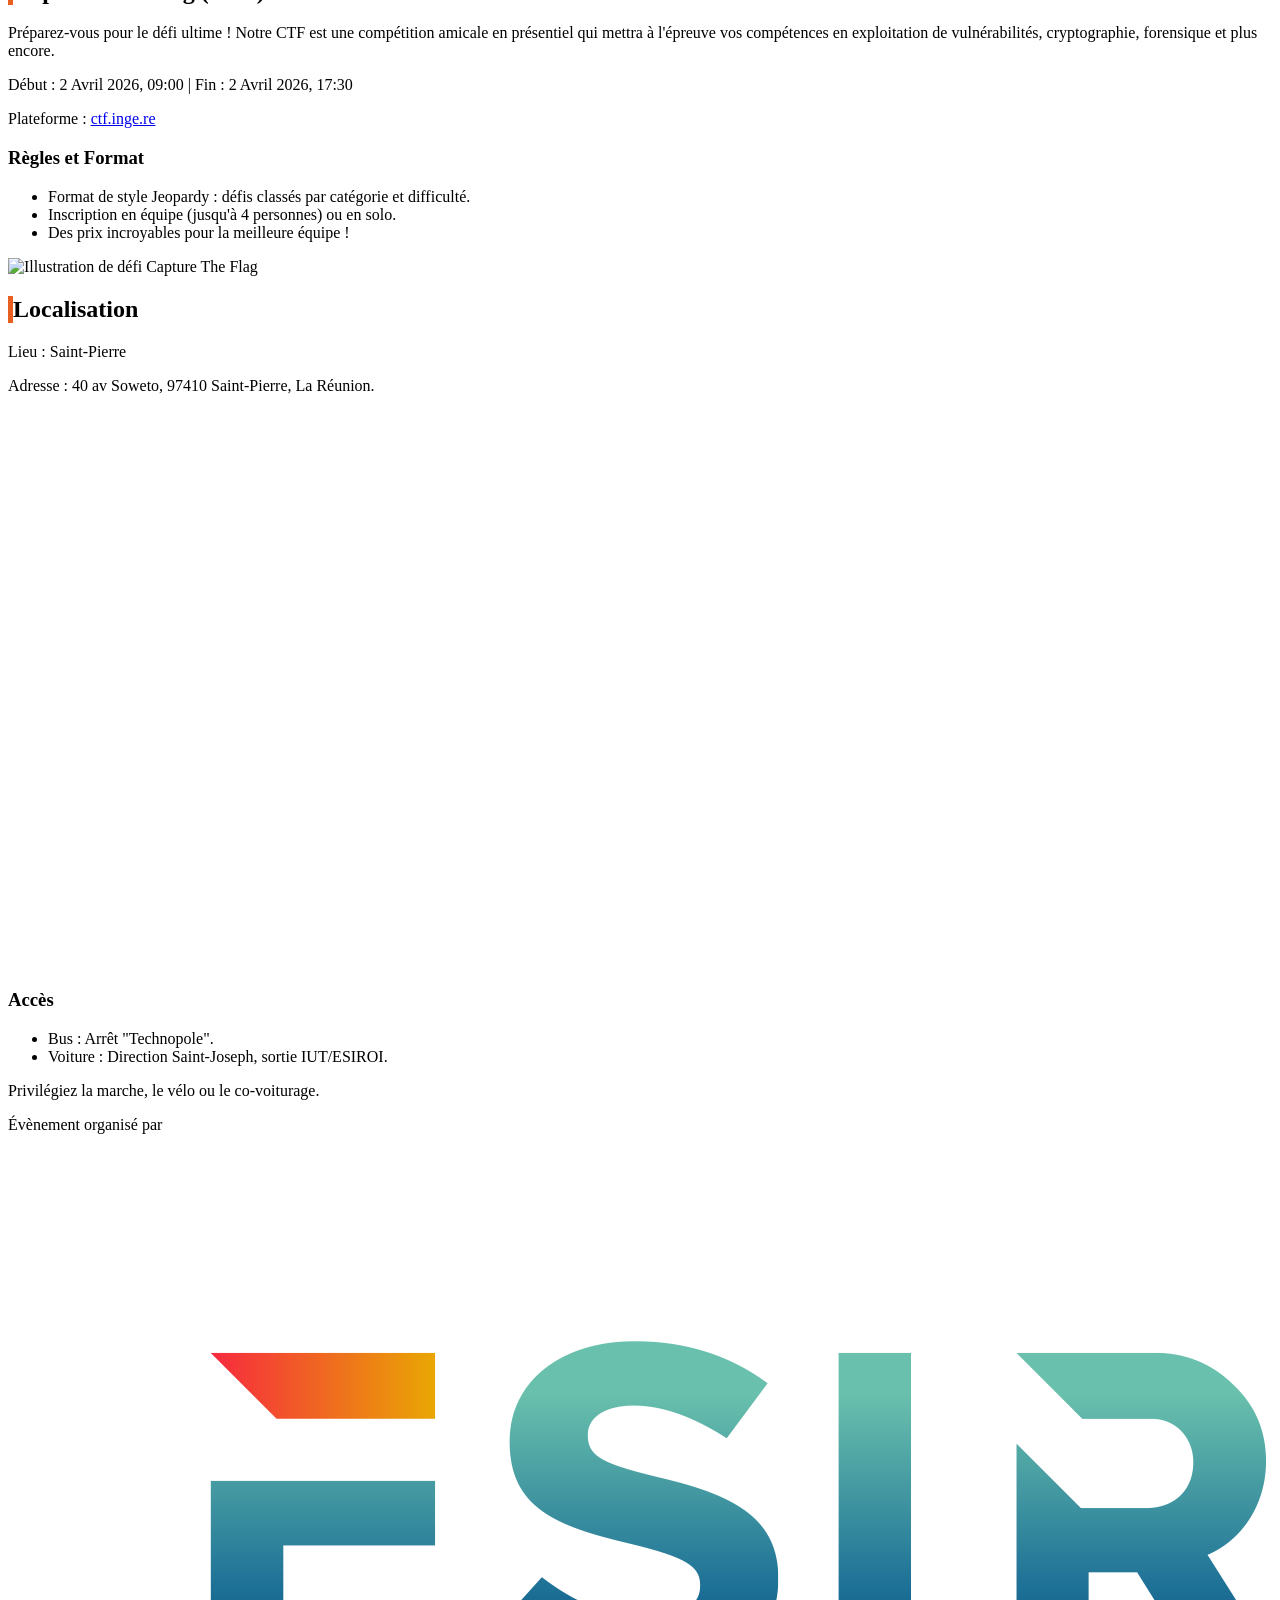
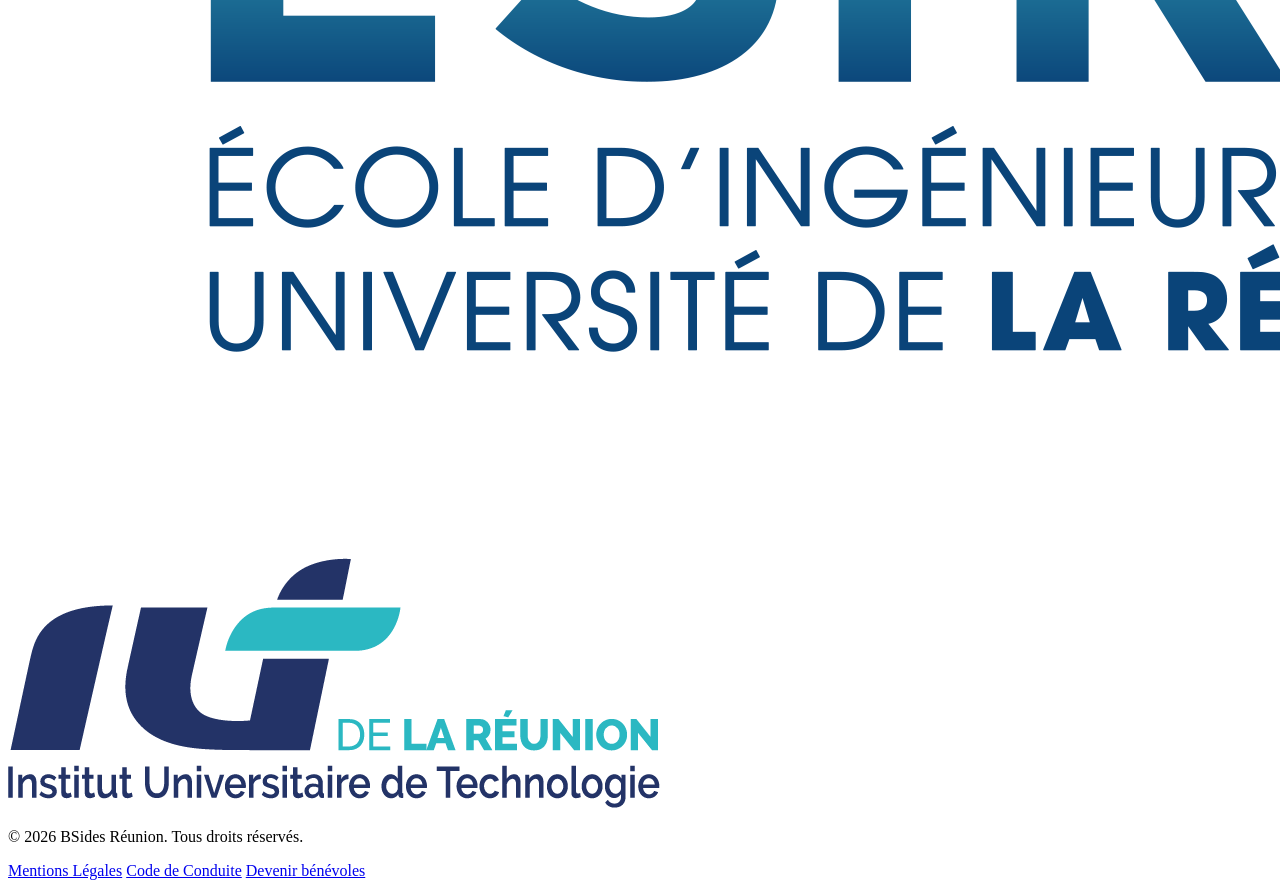
==== commit bc121f3d: "update CTF: remise des prix à 17h30 Co-Authored-By: Claude Opus 4.6 (1M context) <noreply@anthropic." ====
--- a/index.html
+++ b/index.html
@@ -206,9 +206,13 @@
                                 <span class="w-3/4">Accueil et Café</span>
                             </li>
                             <li class="flex justify-between py-3">
-                                <span class="font-medium w-1/4">09:00 - 19:00</span>
+                                <span class="font-medium w-1/4">09:00 - 17:30</span>
                                 <span class="w-3/4">CTF (Jeopardy) — Plateforme : <a href="https://ctf.inge.re" target="_blank" class="text-bsides-primary underline hover:text-orange-700">ctf.inge.re</a></span>
-                            </li>   
+                            </li>
+                            <li class="flex justify-between py-3 bg-bsides-bg rounded-md p-2 -mx-2">
+                                <span class="font-medium w-1/4">17:30</span>
+                                <span class="w-3/4 font-semibold text-bsides-primary">Remise des prix CTF</span>
+                            </li>
                         </ul>
                     </div>
                 </div>
@@ -221,7 +225,7 @@
             <div class="grid md:grid-cols-3 gap-8 bg-white p-8 rounded-xl shadow-lg">
                 <div class="md:col-span-2 space-y-4">
                     <p class="text-lg">Préparez-vous pour le défi ultime ! Notre CTF est une compétition amicale en présentiel qui mettra à l'épreuve vos compétences en exploitation de vulnérabilités, cryptographie, forensique et plus encore.</p>
-                    <p class="text-lg font-semibold text-bsides-primary">Début :  2 Avril 2026, 09:00 | Fin : 2 Avril 2026, 19:00</p>
+                    <p class="text-lg font-semibold text-bsides-primary">Début :  2 Avril 2026, 09:00 | Fin : 2 Avril 2026, 17:30</p>
                     <p class="text-lg mt-2">Plateforme : <a href="https://ctf.inge.re" target="_blank" class="text-bsides-primary underline font-semibold hover:text-orange-700">ctf.inge.re</a></p>
 
                     <h3 class="text-2xl font-bold mt-6">Règles et Format</h3>
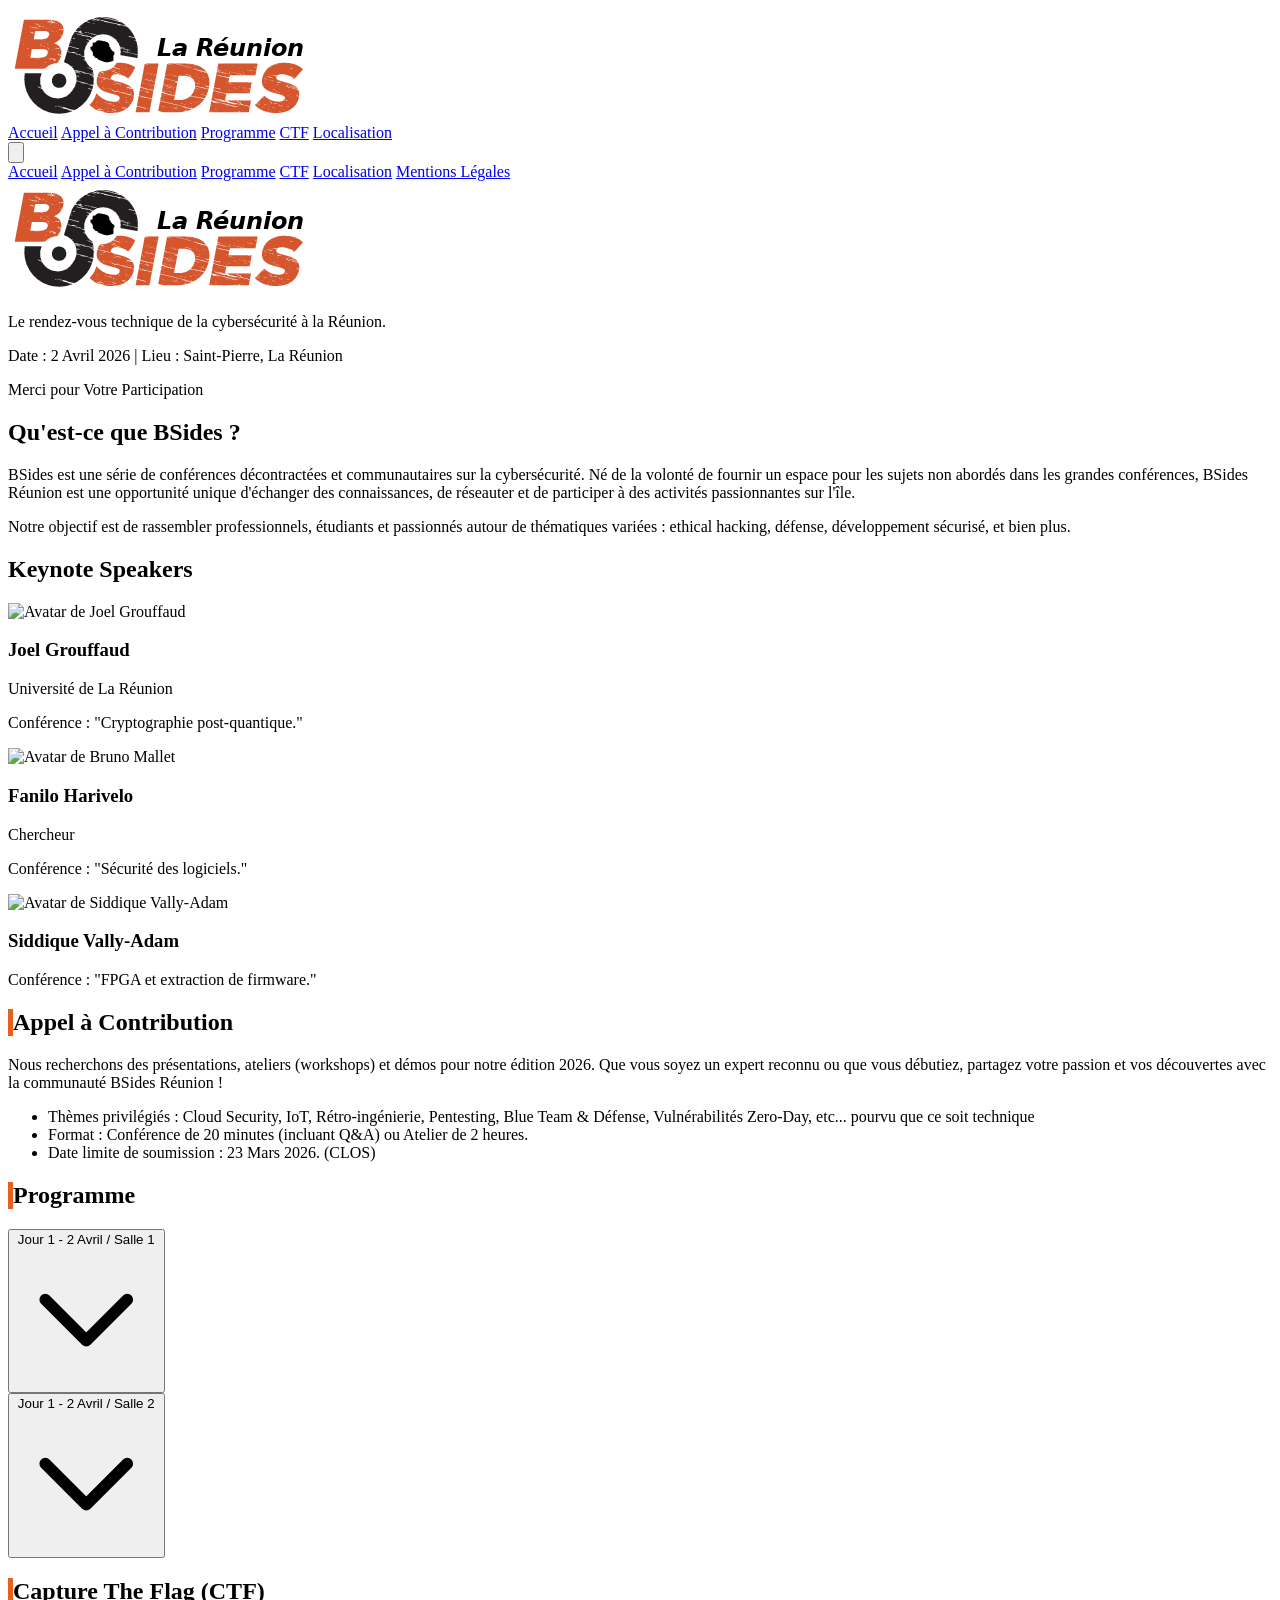
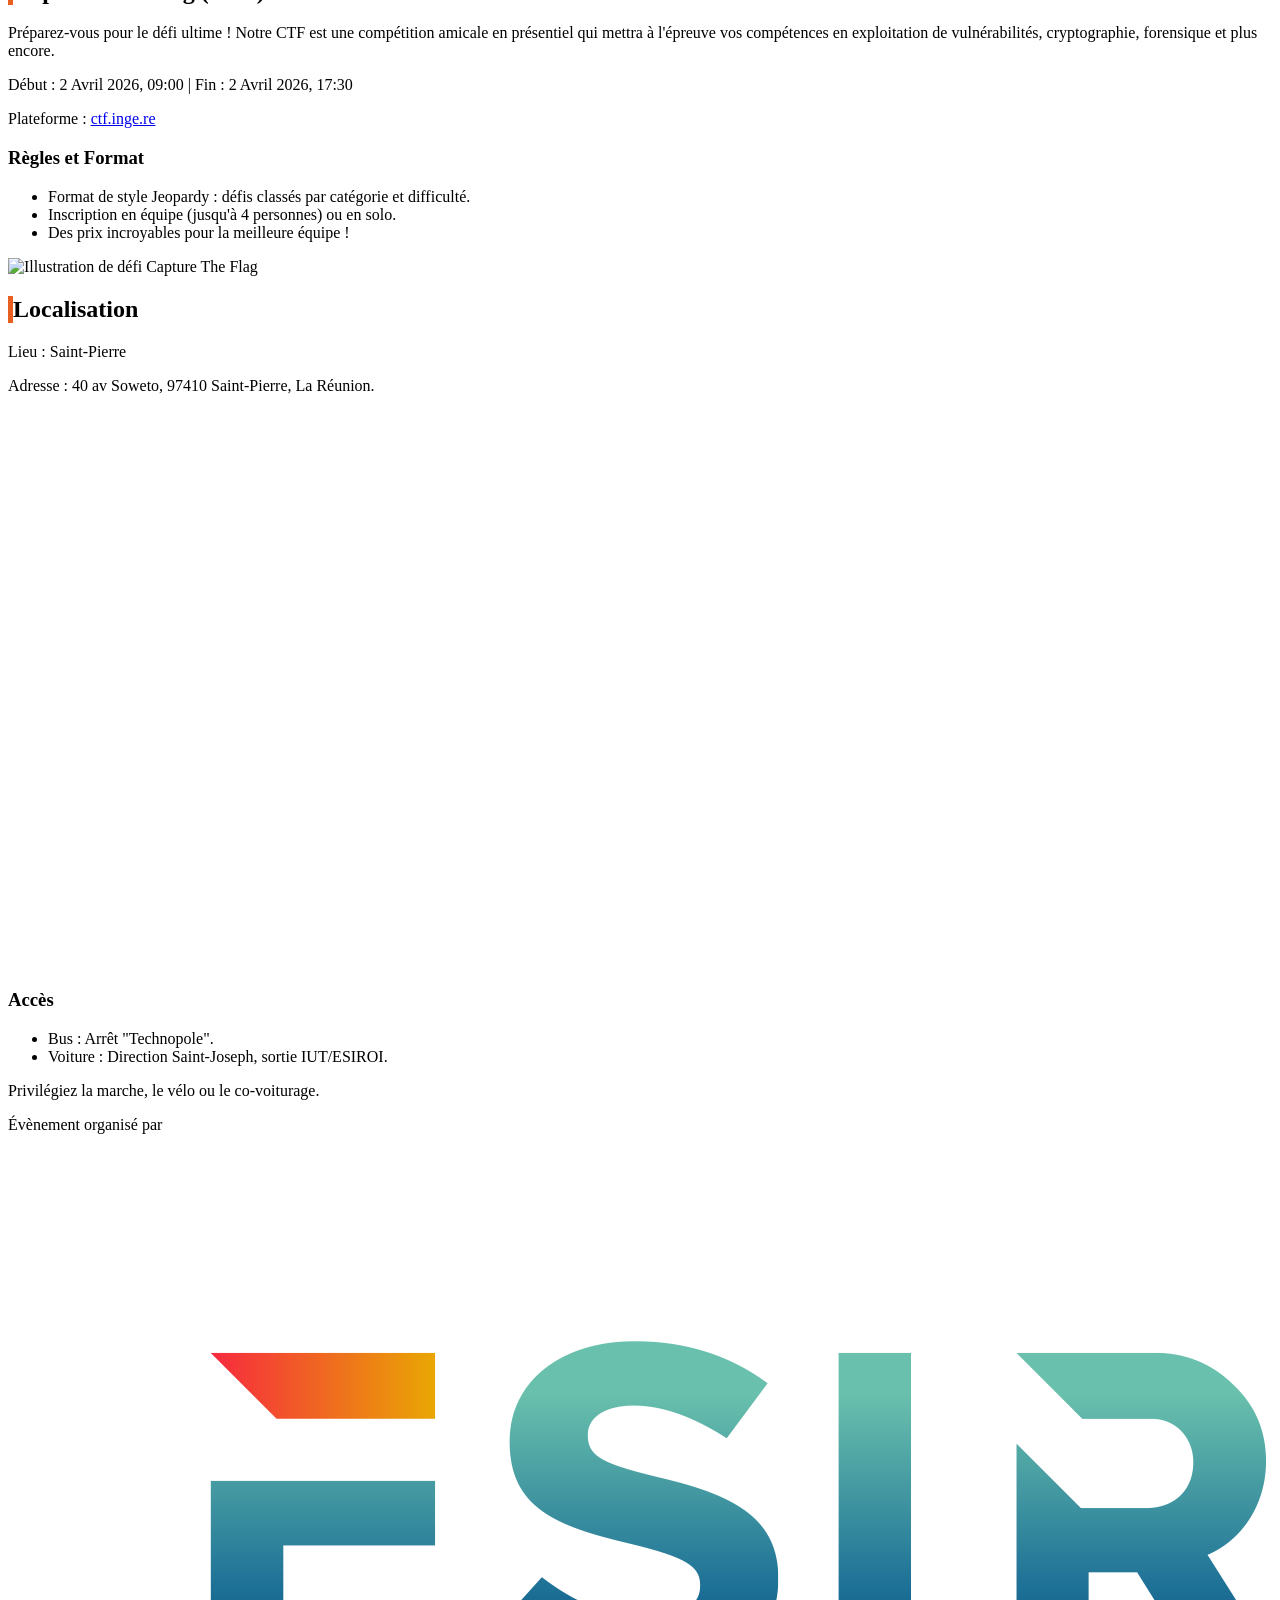
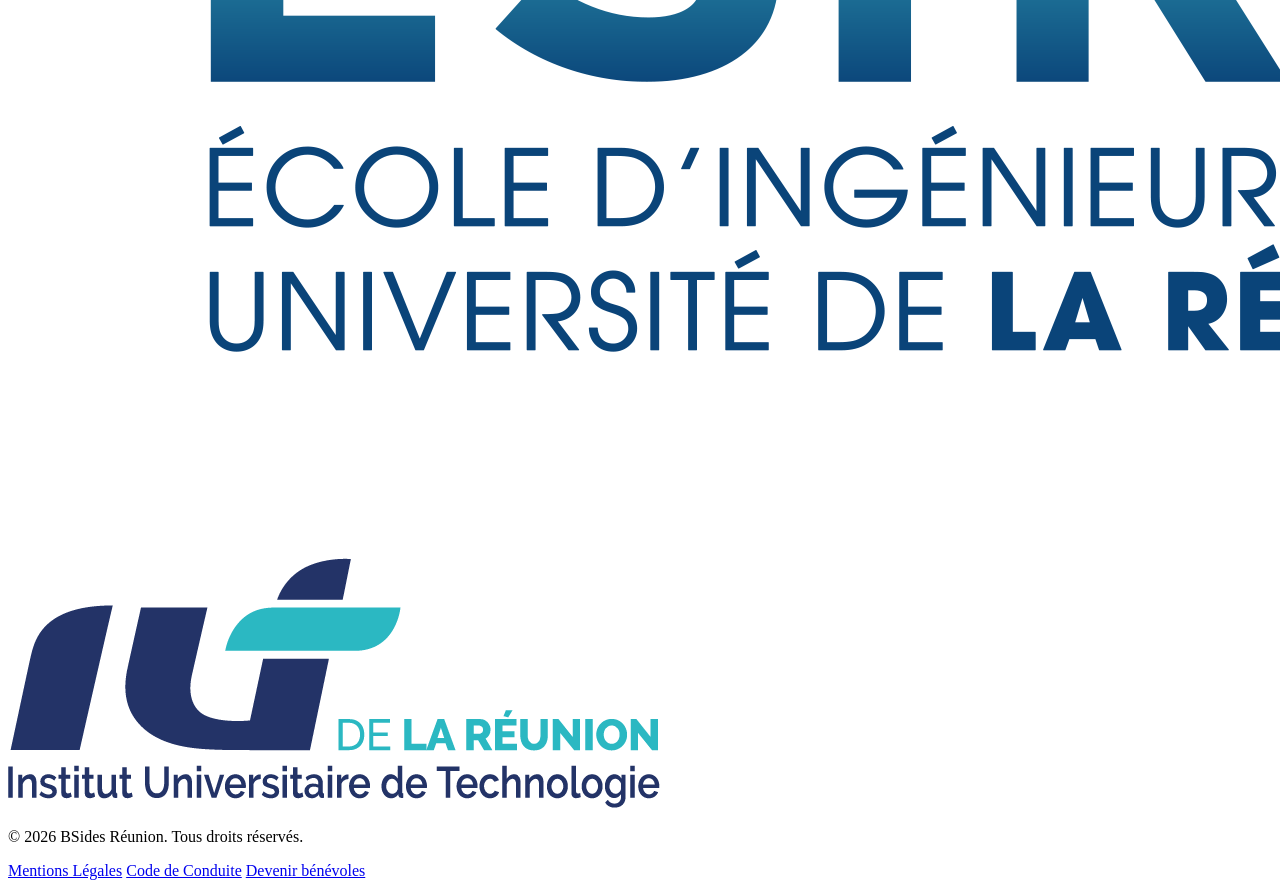
==== commit 68746a73: "replace reservation button with thank you message Co-Authored-By: Claude Opus 4.6 (1M context) <nore" ====
--- a/index.html
+++ b/index.html
@@ -79,9 +79,9 @@
                 <img src="./img/logo.png" alt="logo"/>
                 <p class="text-xl md:text-2xl font-light">Le rendez-vous technique de la cybersécurité à la Réunion.</p>
                 <p class="mt-4 text-lg font-medium">Date : <span class="font-bold">2 Avril 2026</span> | Lieu : <span class="font-bold">Saint-Pierre, La Réunion</span></p>
-                <a href="https://docs.getgrist.com/forms/3gR4DoLdyJzUChe8eLgTcZ/4" target="_blank" class="mt-6 inline-block bg-bsides-dark text-white font-bold py-3 px-6 rounded-lg shadow-lg hover:bg-gray-700 transition duration-300 transform hover:scale-[1.02]">
-                    Réserver votre place
-                </a>
+                <span class="mt-6 inline-block bg-bsides-dark text-white font-bold py-3 px-6 rounded-lg shadow-lg">
+                    Merci pour Votre Participation
+                </span>
             </div>
 
             <div class="grid md:grid-cols-2 gap-8">
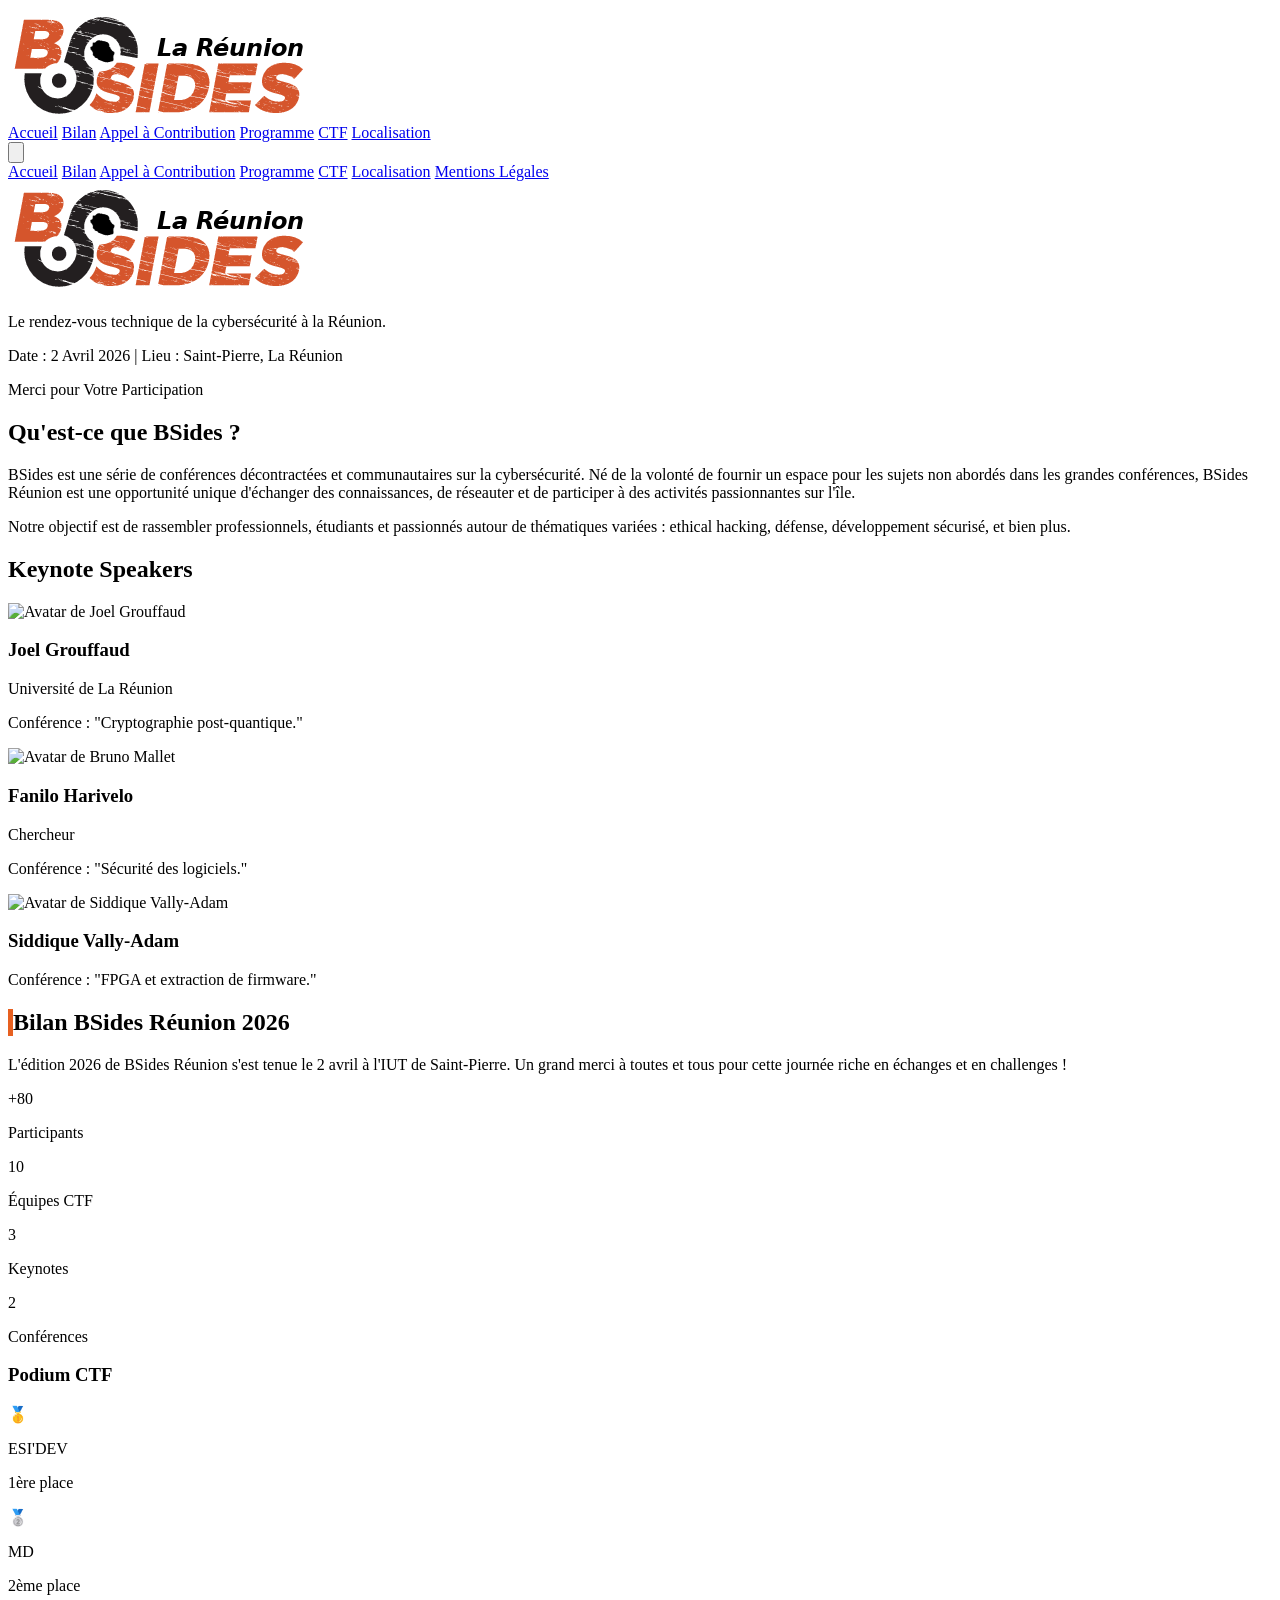
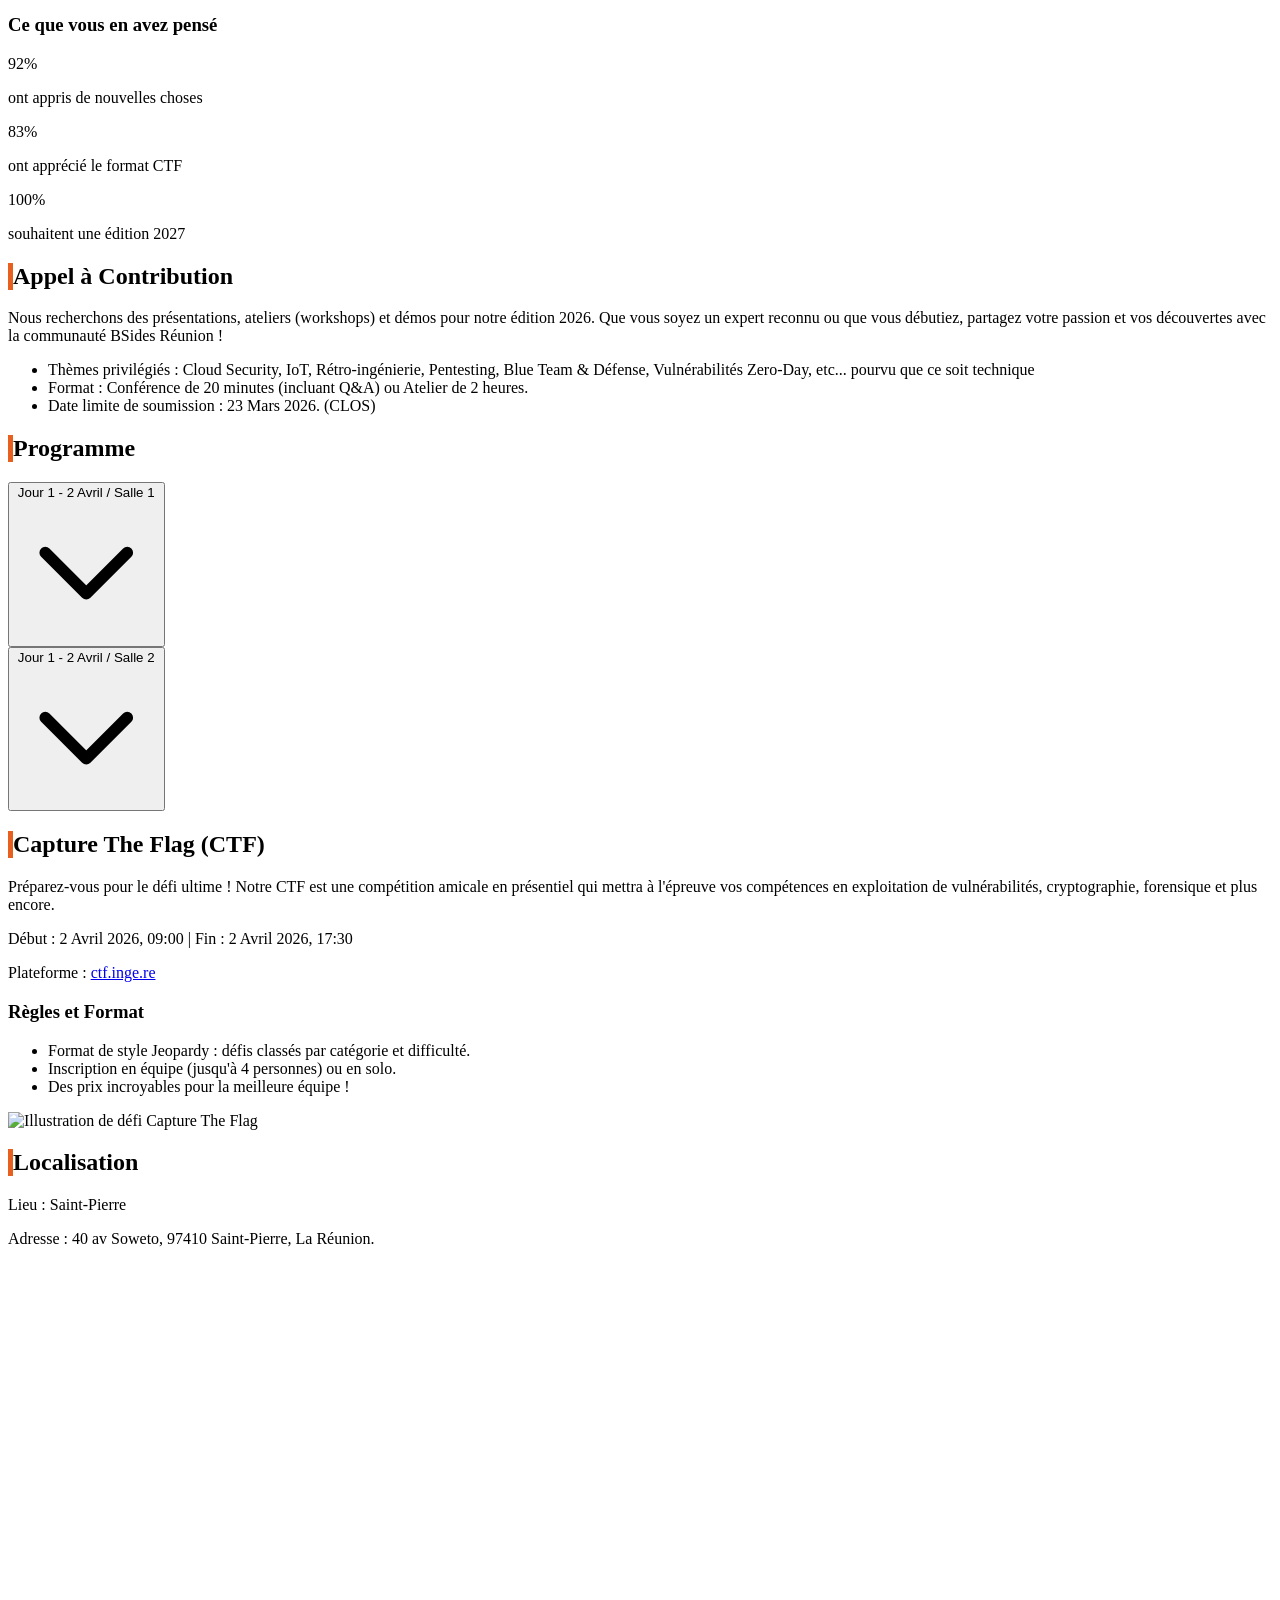
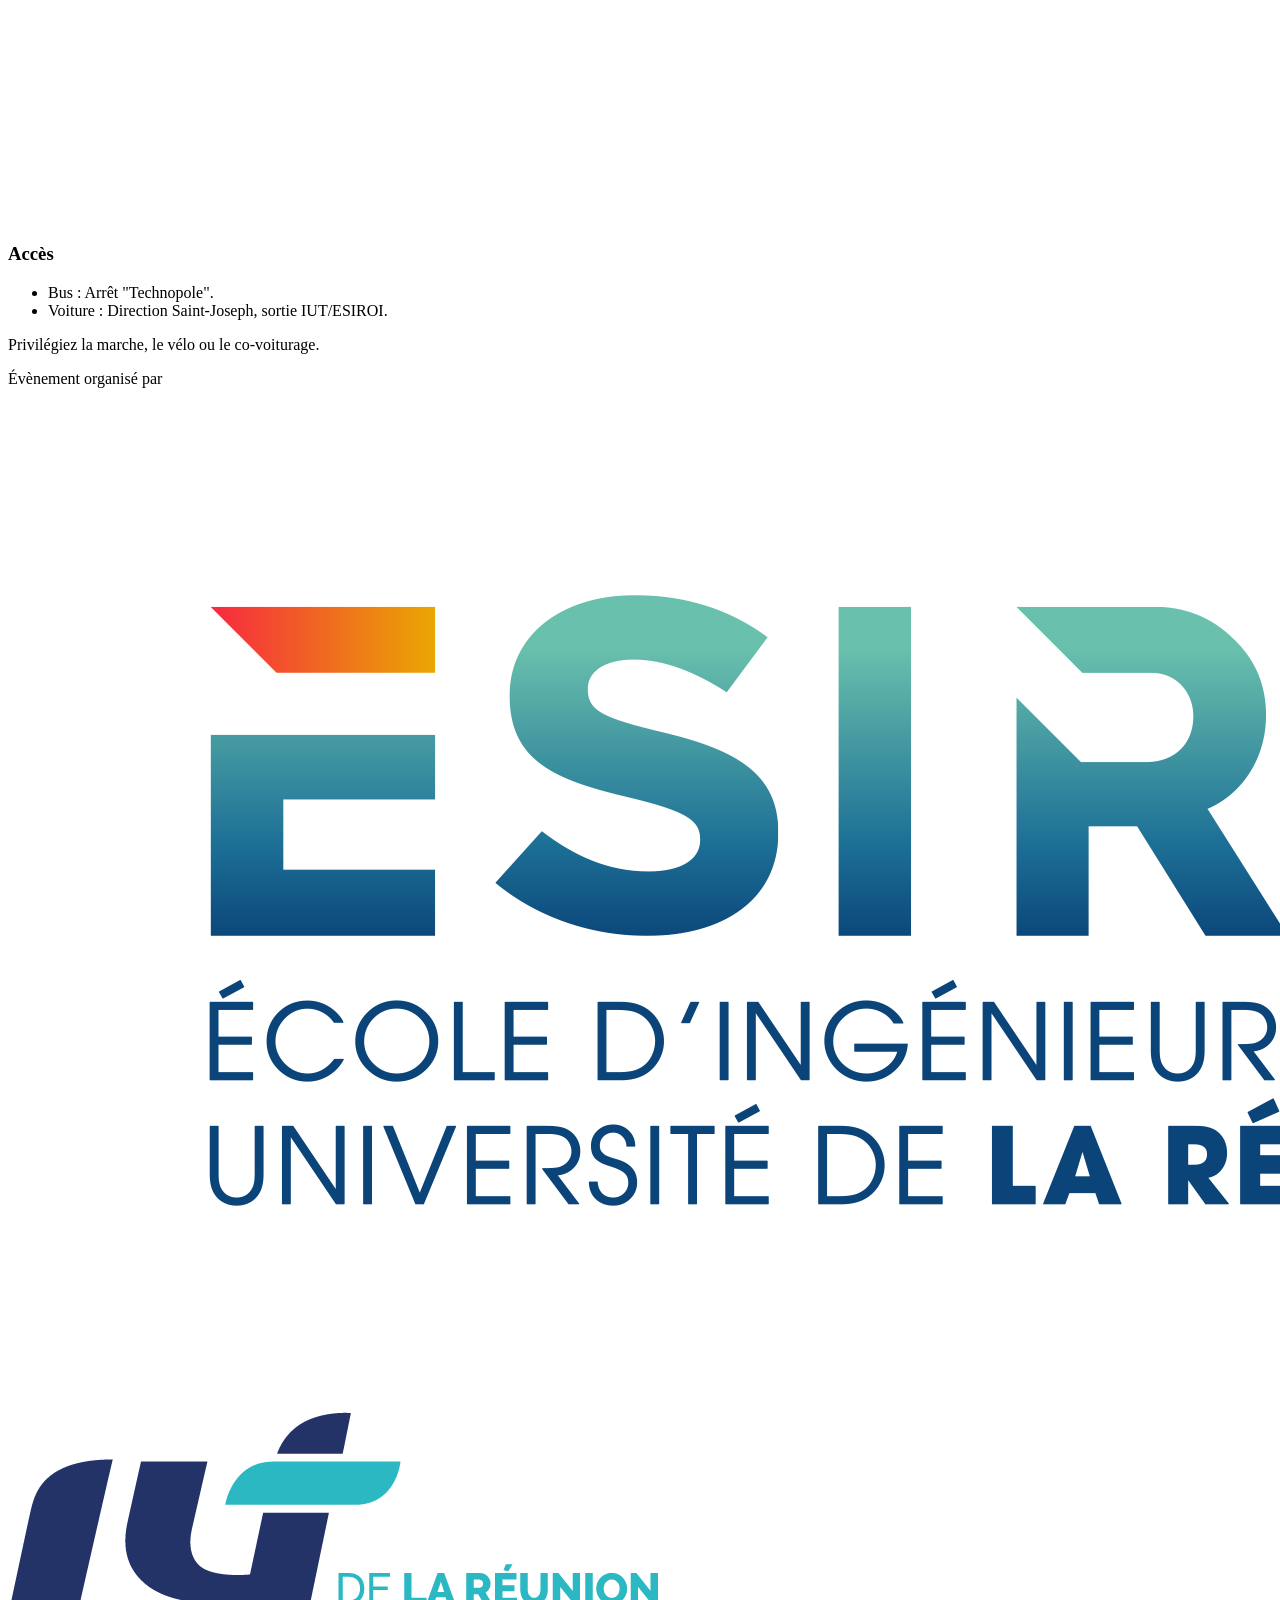
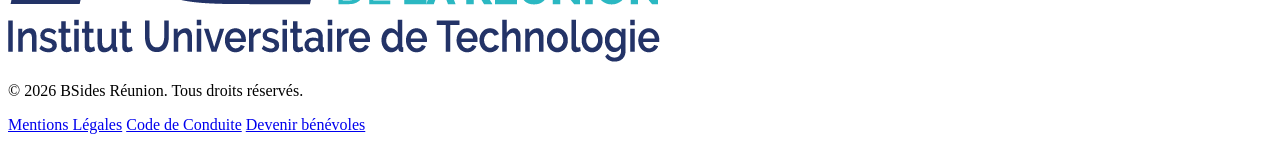
==== commit 382df7b8: "add bilan section with stats, CTF podium and survey results Co-Authored-By: Claude Opus 4.6 (1M cont" ====
--- a/index.html
+++ b/index.html
@@ -48,6 +48,7 @@
                 <img src="./img/logo.png" alt="Logo BSides Réunion" class="h-8 md:h-10"> <!-- Votre logo ici --><span class="text-2xl font-bold text-bsides-dark hidden md:inline"></span> <!-- Texte "Réunion" à côté du logo --></a>
             <nav class="hidden md:flex space-x-6 text-bsides-dark font-medium">
                 <a href="#accueil" class="hover:text-bsides-primary transition duration-150">Accueil</a>
+                <a href="#bilan" class="hover:text-bsides-primary transition duration-150">Bilan</a>
                 <a href="#appel-contribution" class="hover:text-bsides-primary transition duration-150">Appel à Contribution</a>
                 <a href="#programme" class="hover:text-bsides-primary transition duration-150">Programme</a>
                 <a href="#ctf" class="hover:text-bsides-primary transition duration-150">CTF</a>
@@ -61,6 +62,7 @@
         <!-- Menu mobile déroulant --><div id="mobile-menu" class="hidden md:hidden bg-white shadow-lg border-t border-gray-100">
             <nav class="flex flex-col space-y-2 p-4 text-bsides-dark font-medium">
                 <a href="#accueil" class="p-2 hover:bg-bsides-bg rounded-md transition duration-150">Accueil</a>
+                <a href="#bilan" class="p-2 hover:bg-bsides-bg rounded-md transition duration-150">Bilan</a>
                 <a href="#appel-contribution" class="p-2 hover:bg-bsides-bg rounded-md transition duration-150">Appel à Contribution</a>
                 <a href="#programme" class="p-2 hover:bg-bsides-bg rounded-md transition duration-150">Programme</a>
                 <a href="#ctf" class="p-2 hover:bg-bsides-bg rounded-md transition duration-150">CTF</a>
@@ -124,6 +126,74 @@
                             <h3 class="text-xl font-semibold text-bsides-primary">Siddique Vally-Adam</h3>
                             <p class="text-sm text-gray-600 mb-2"></p>
                             <p class="text-sm">Conférence : "FPGA et extraction de firmware."</p>
+                        </div>
+                    </div>
+                </div>
+            </div>
+        </section>
+
+        <!-- Section Bilan --><section id="bilan" class="py-12 border-t border-gray-200">
+            <h2 class="text-4xl font-extrabold section-header pl-4 mb-8">Bilan BSides Réunion 2026</h2>
+
+            <div class="bg-white p-6 md:p-8 rounded-xl shadow-lg space-y-8">
+                <p class="text-lg">L'édition 2026 de BSides Réunion s'est tenue le 2 avril à l'IUT de Saint-Pierre. Un grand merci à toutes et tous pour cette journée riche en échanges et en challenges !</p>
+
+                <!-- Chiffres clés -->
+                <div class="grid grid-cols-2 md:grid-cols-4 gap-4 text-center">
+                    <div class="bg-bsides-bg p-4 rounded-lg">
+                        <p class="text-3xl md:text-4xl font-extrabold text-bsides-primary">+80</p>
+                        <p class="text-sm font-medium text-gray-600 mt-1">Participants</p>
+                    </div>
+                    <div class="bg-bsides-bg p-4 rounded-lg">
+                        <p class="text-3xl md:text-4xl font-extrabold text-bsides-primary">10</p>
+                        <p class="text-sm font-medium text-gray-600 mt-1">Équipes CTF</p>
+                    </div>
+                    <div class="bg-bsides-bg p-4 rounded-lg">
+                        <p class="text-3xl md:text-4xl font-extrabold text-bsides-primary">3</p>
+                        <p class="text-sm font-medium text-gray-600 mt-1">Keynotes</p>
+                    </div>
+                    <div class="bg-bsides-bg p-4 rounded-lg">
+                        <p class="text-3xl md:text-4xl font-extrabold text-bsides-primary">2</p>
+                        <p class="text-sm font-medium text-gray-600 mt-1">Conférences</p>
+                    </div>
+                </div>
+
+                <!-- Podium CTF -->
+                <div>
+                    <h3 class="text-2xl font-bold border-l-4 pl-4 border-bsides-primary mb-4">Podium CTF</h3>
+                    <div class="grid md:grid-cols-2 gap-4 max-w-lg">
+                        <div class="flex items-center bg-yellow-50 border border-yellow-200 p-4 rounded-lg">
+                            <span class="text-3xl mr-3">🥇</span>
+                            <div>
+                                <p class="font-bold text-lg text-bsides-dark">ESI'DEV</p>
+                                <p class="text-sm text-gray-500">1ère place</p>
+                            </div>
+                        </div>
+                        <div class="flex items-center bg-gray-50 border border-gray-200 p-4 rounded-lg">
+                            <span class="text-3xl mr-3">🥈</span>
+                            <div>
+                                <p class="font-bold text-lg text-bsides-dark">MD</p>
+                                <p class="text-sm text-gray-500">2ème place</p>
+                            </div>
+                        </div>
+                    </div>
+                </div>
+
+                <!-- Retours participants -->
+                <div>
+                    <h3 class="text-2xl font-bold border-l-4 pl-4 border-bsides-primary mb-4">Ce que vous en avez pensé</h3>
+                    <div class="grid md:grid-cols-3 gap-4 text-center">
+                        <div class="bg-bsides-bg p-4 rounded-lg">
+                            <p class="text-3xl font-extrabold text-green-600">92%</p>
+                            <p class="text-sm font-medium text-gray-600 mt-1">ont appris de nouvelles choses</p>
+                        </div>
+                        <div class="bg-bsides-bg p-4 rounded-lg">
+                            <p class="text-3xl font-extrabold text-green-600">83%</p>
+                            <p class="text-sm font-medium text-gray-600 mt-1">ont apprécié le format CTF</p>
+                        </div>
+                        <div class="bg-bsides-bg p-4 rounded-lg">
+                            <p class="text-3xl font-extrabold text-green-600">100%</p>
+                            <p class="text-sm font-medium text-gray-600 mt-1">souhaitent une édition 2027</p>
                         </div>
                     </div>
                 </div>
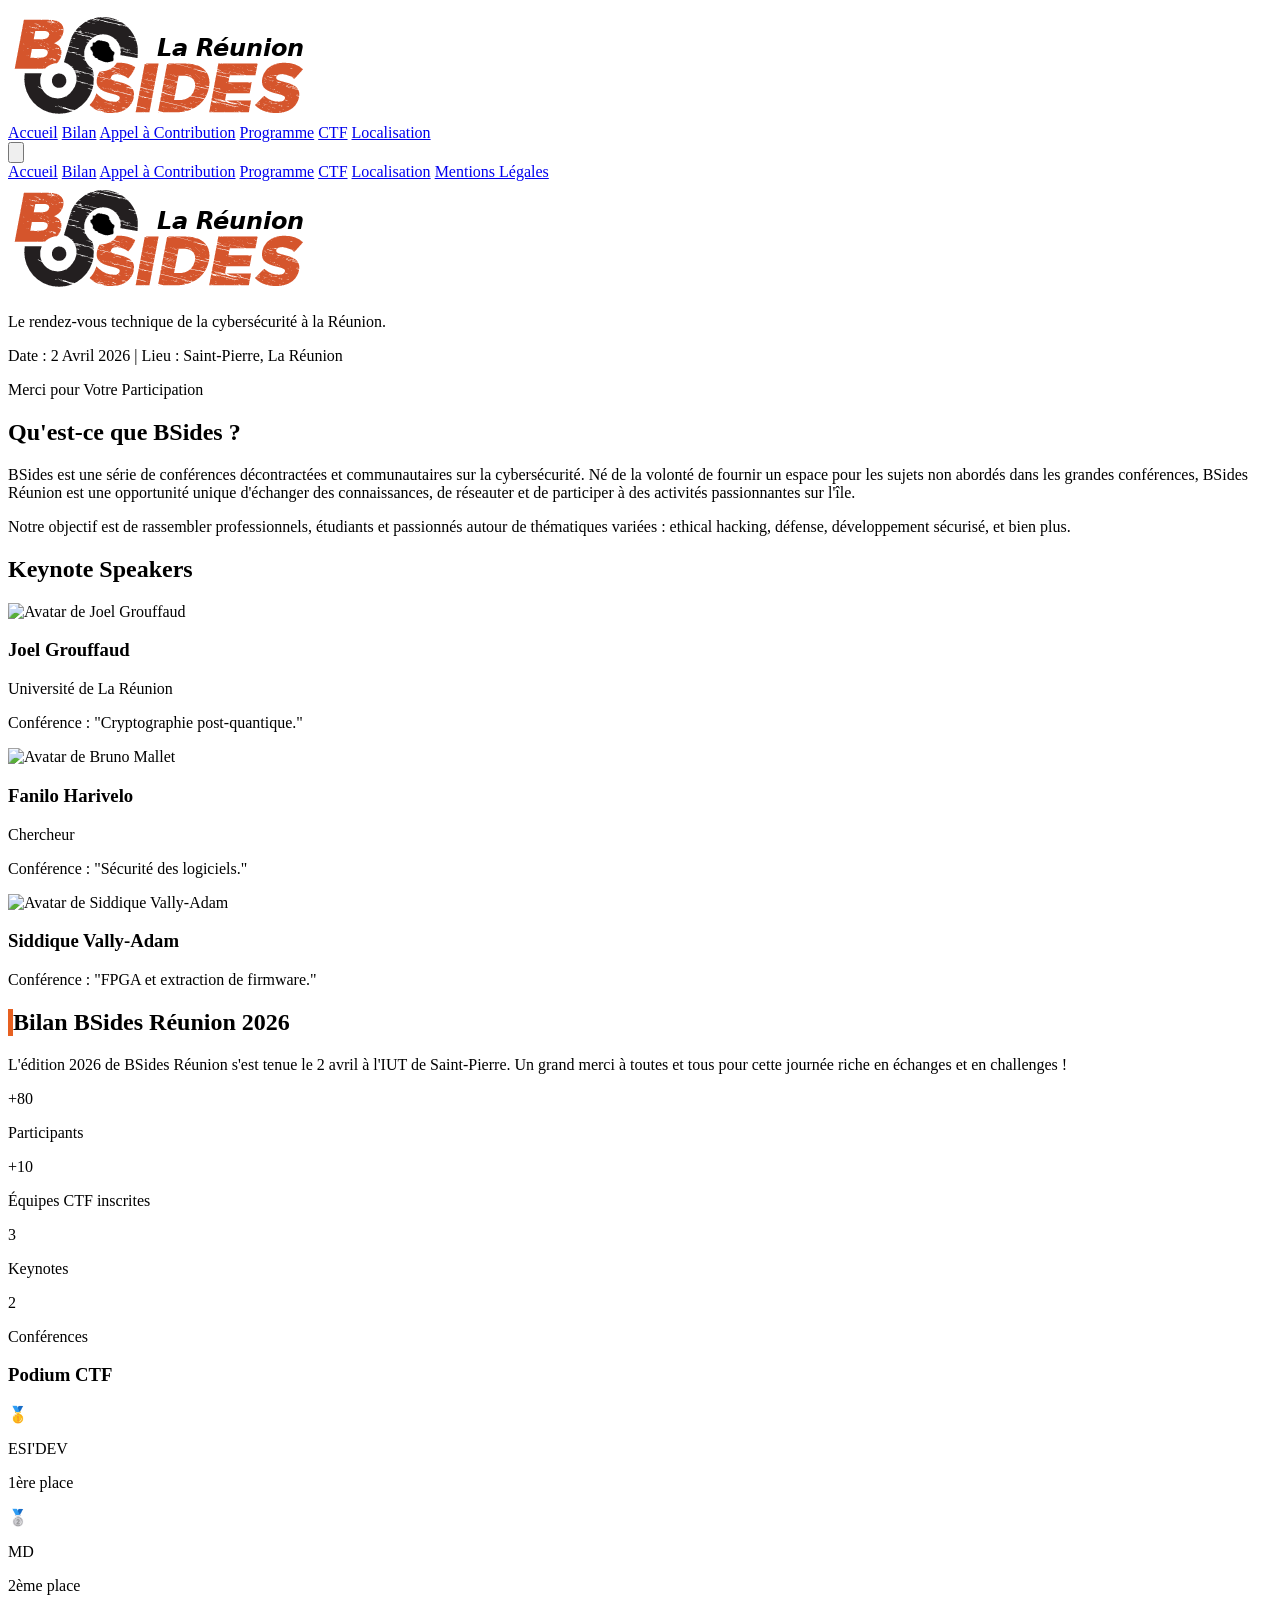
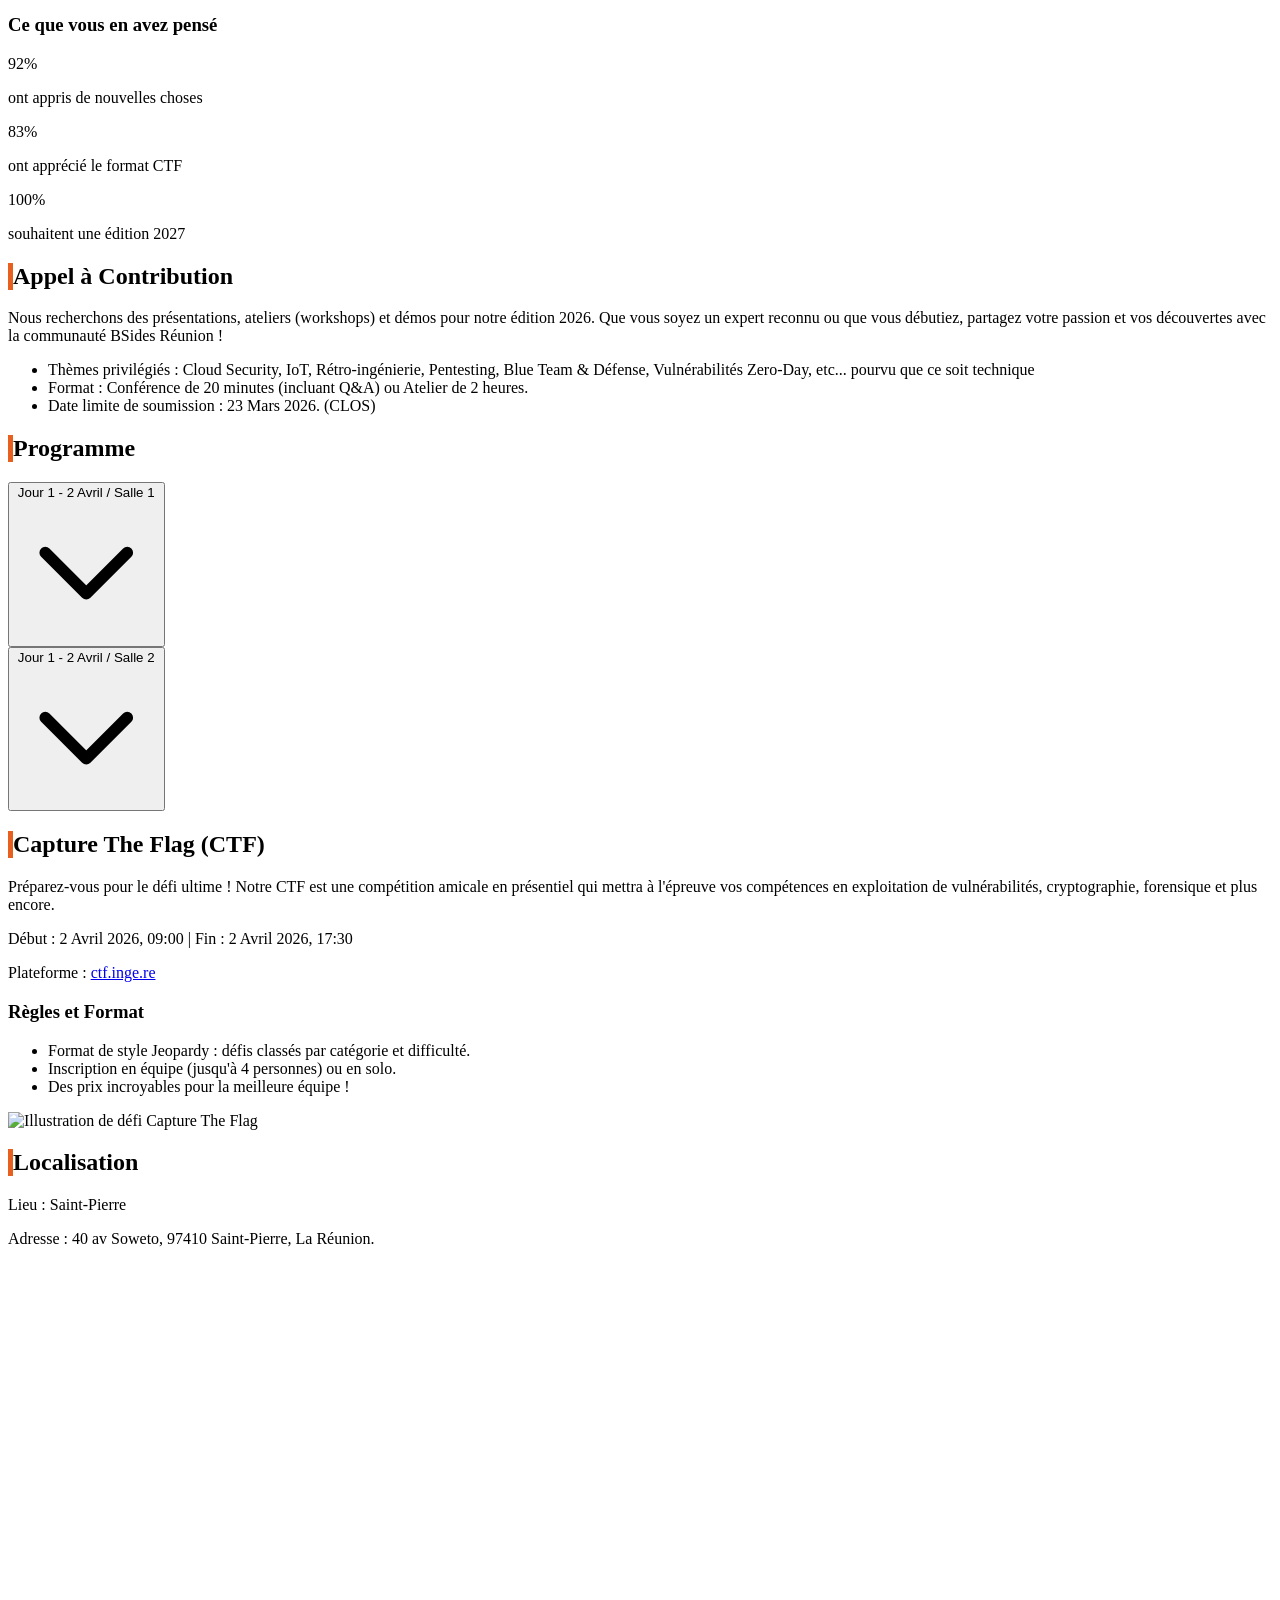
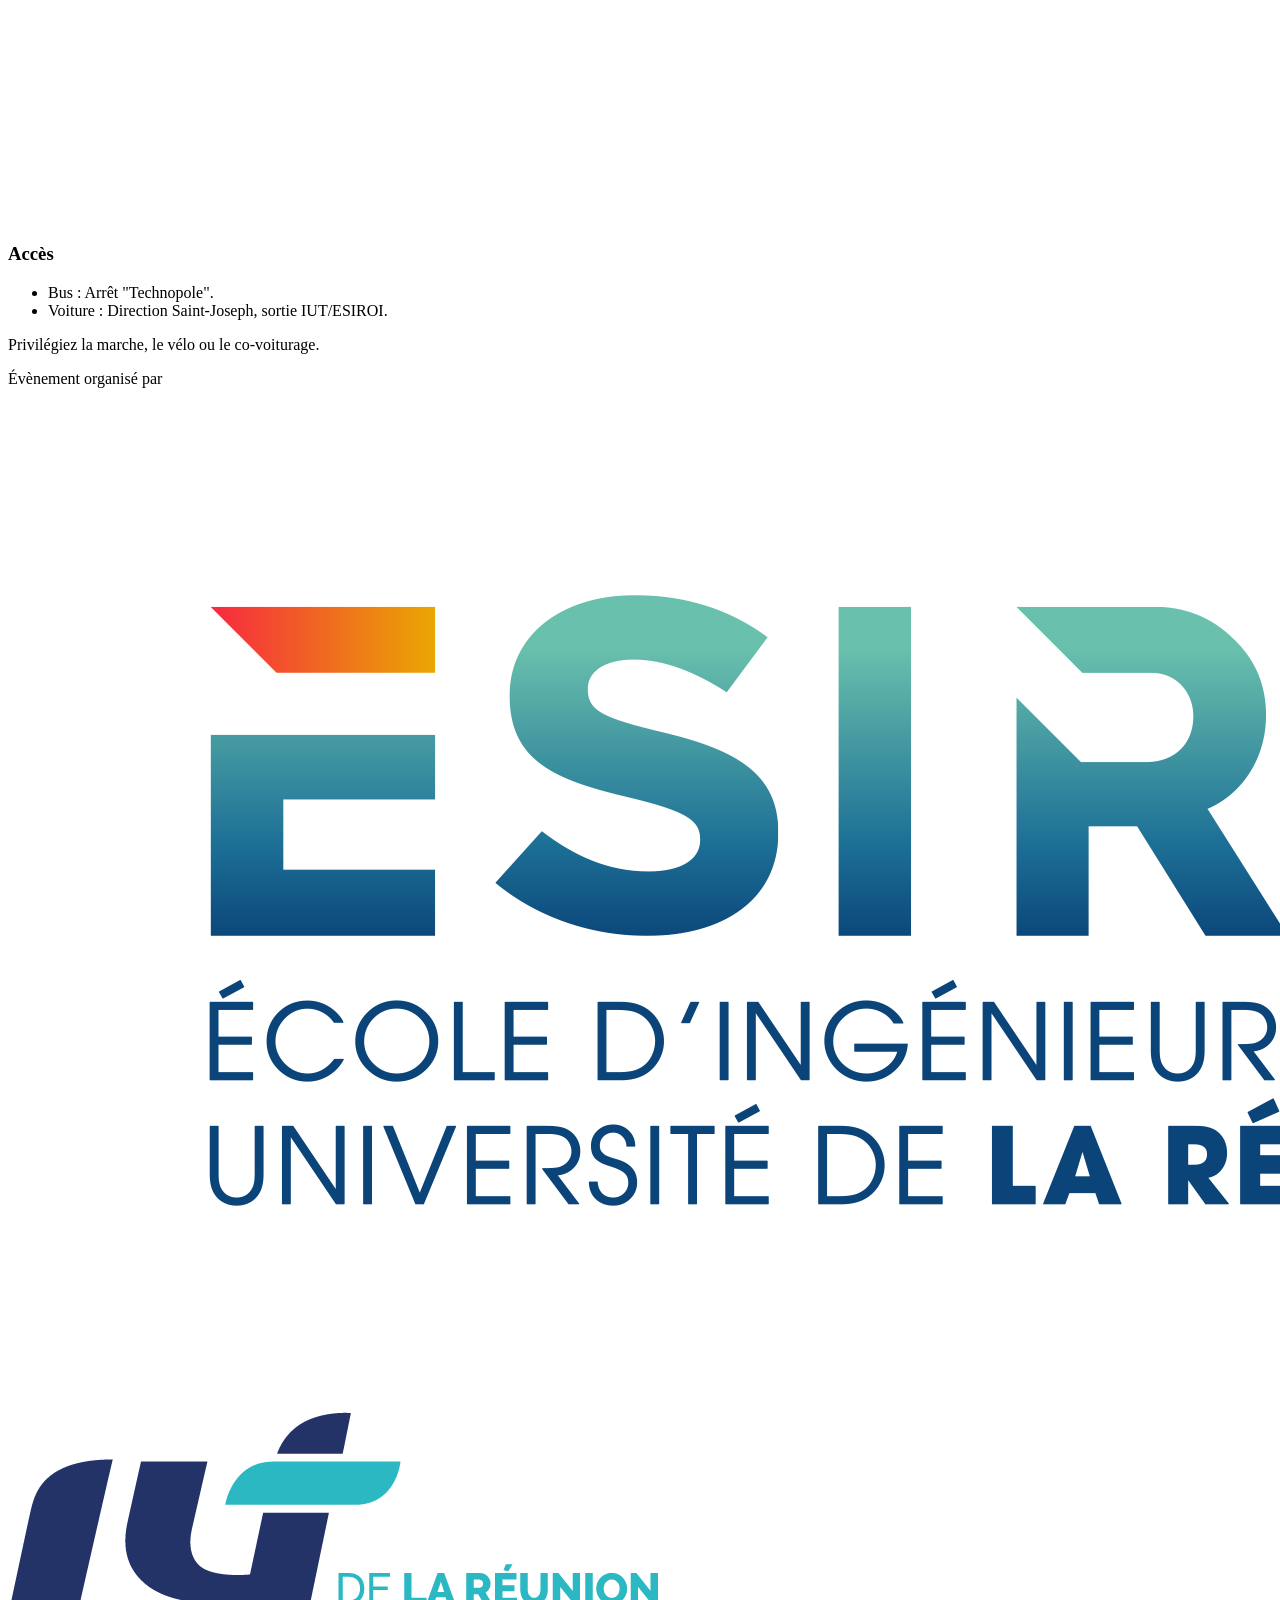
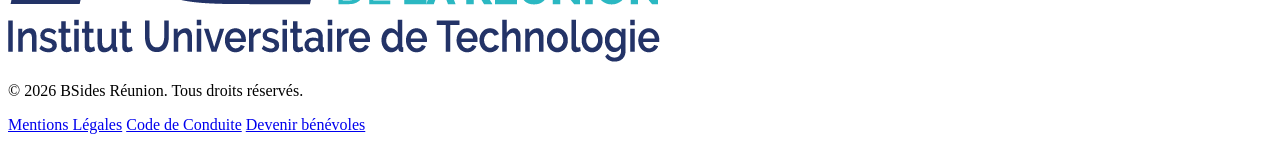
==== commit 3f6399be: "update bilan: +10 équipes CTF inscrites Co-Authored-By: Claude Opus 4.6 (1M context) <noreply@anthro" ====
--- a/index.html
+++ b/index.html
@@ -145,8 +145,8 @@
                         <p class="text-sm font-medium text-gray-600 mt-1">Participants</p>
                     </div>
                     <div class="bg-bsides-bg p-4 rounded-lg">
-                        <p class="text-3xl md:text-4xl font-extrabold text-bsides-primary">10</p>
-                        <p class="text-sm font-medium text-gray-600 mt-1">Équipes CTF</p>
+                        <p class="text-3xl md:text-4xl font-extrabold text-bsides-primary">+10</p>
+                        <p class="text-sm font-medium text-gray-600 mt-1">Équipes CTF inscrites</p>
                     </div>
                     <div class="bg-bsides-bg p-4 rounded-lg">
                         <p class="text-3xl md:text-4xl font-extrabold text-bsides-primary">3</p>
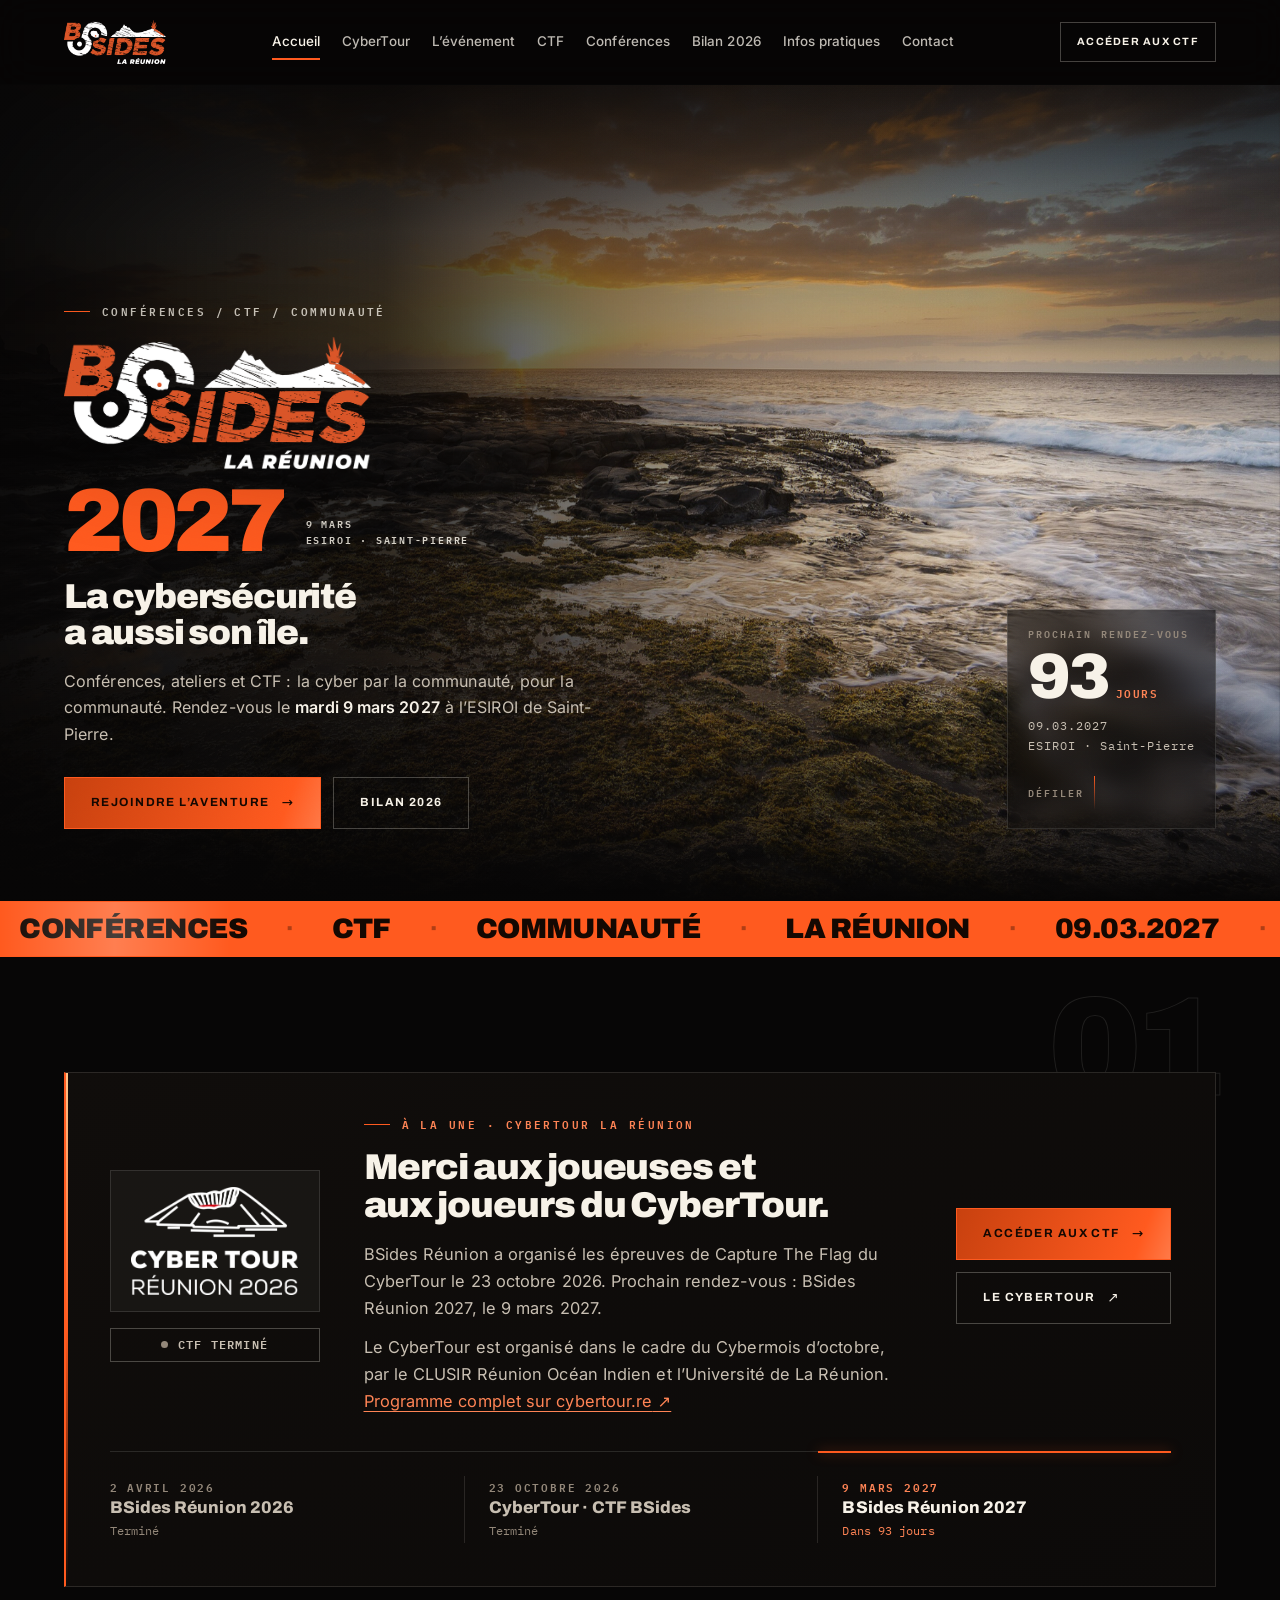
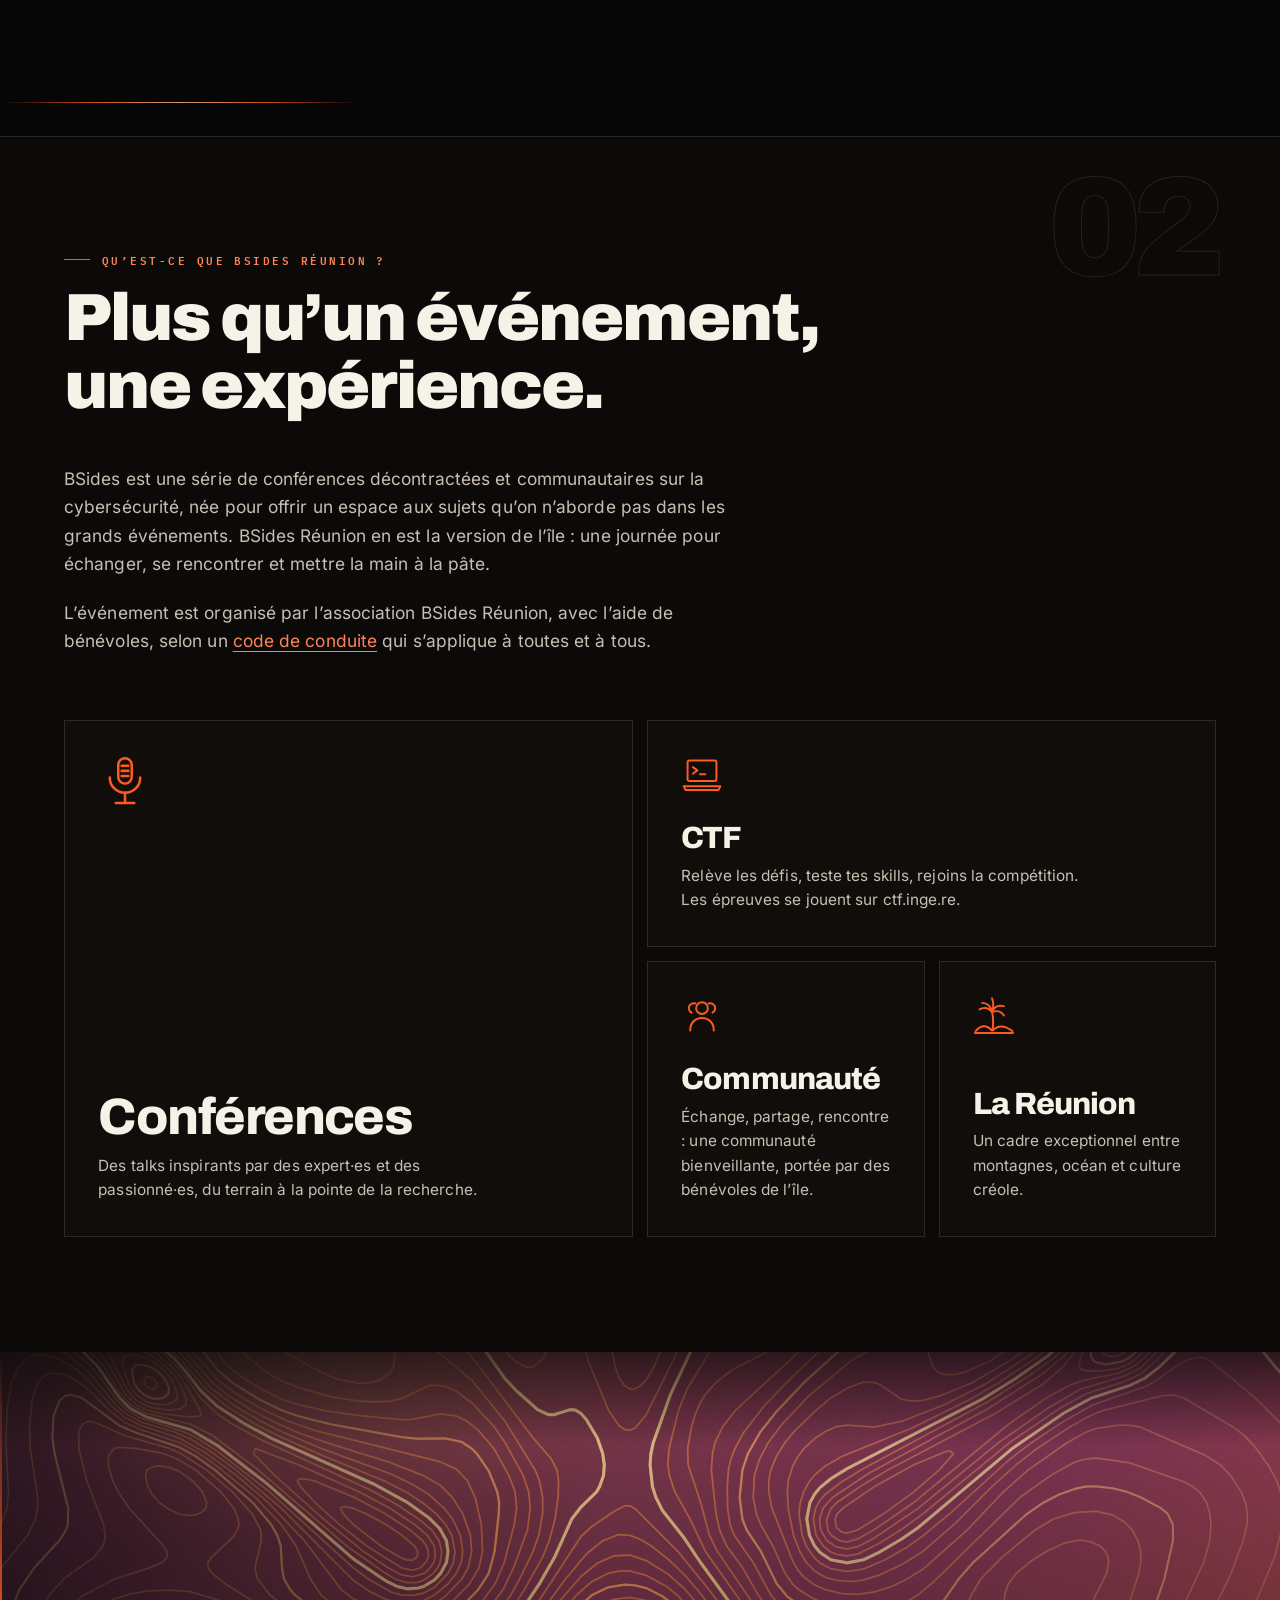
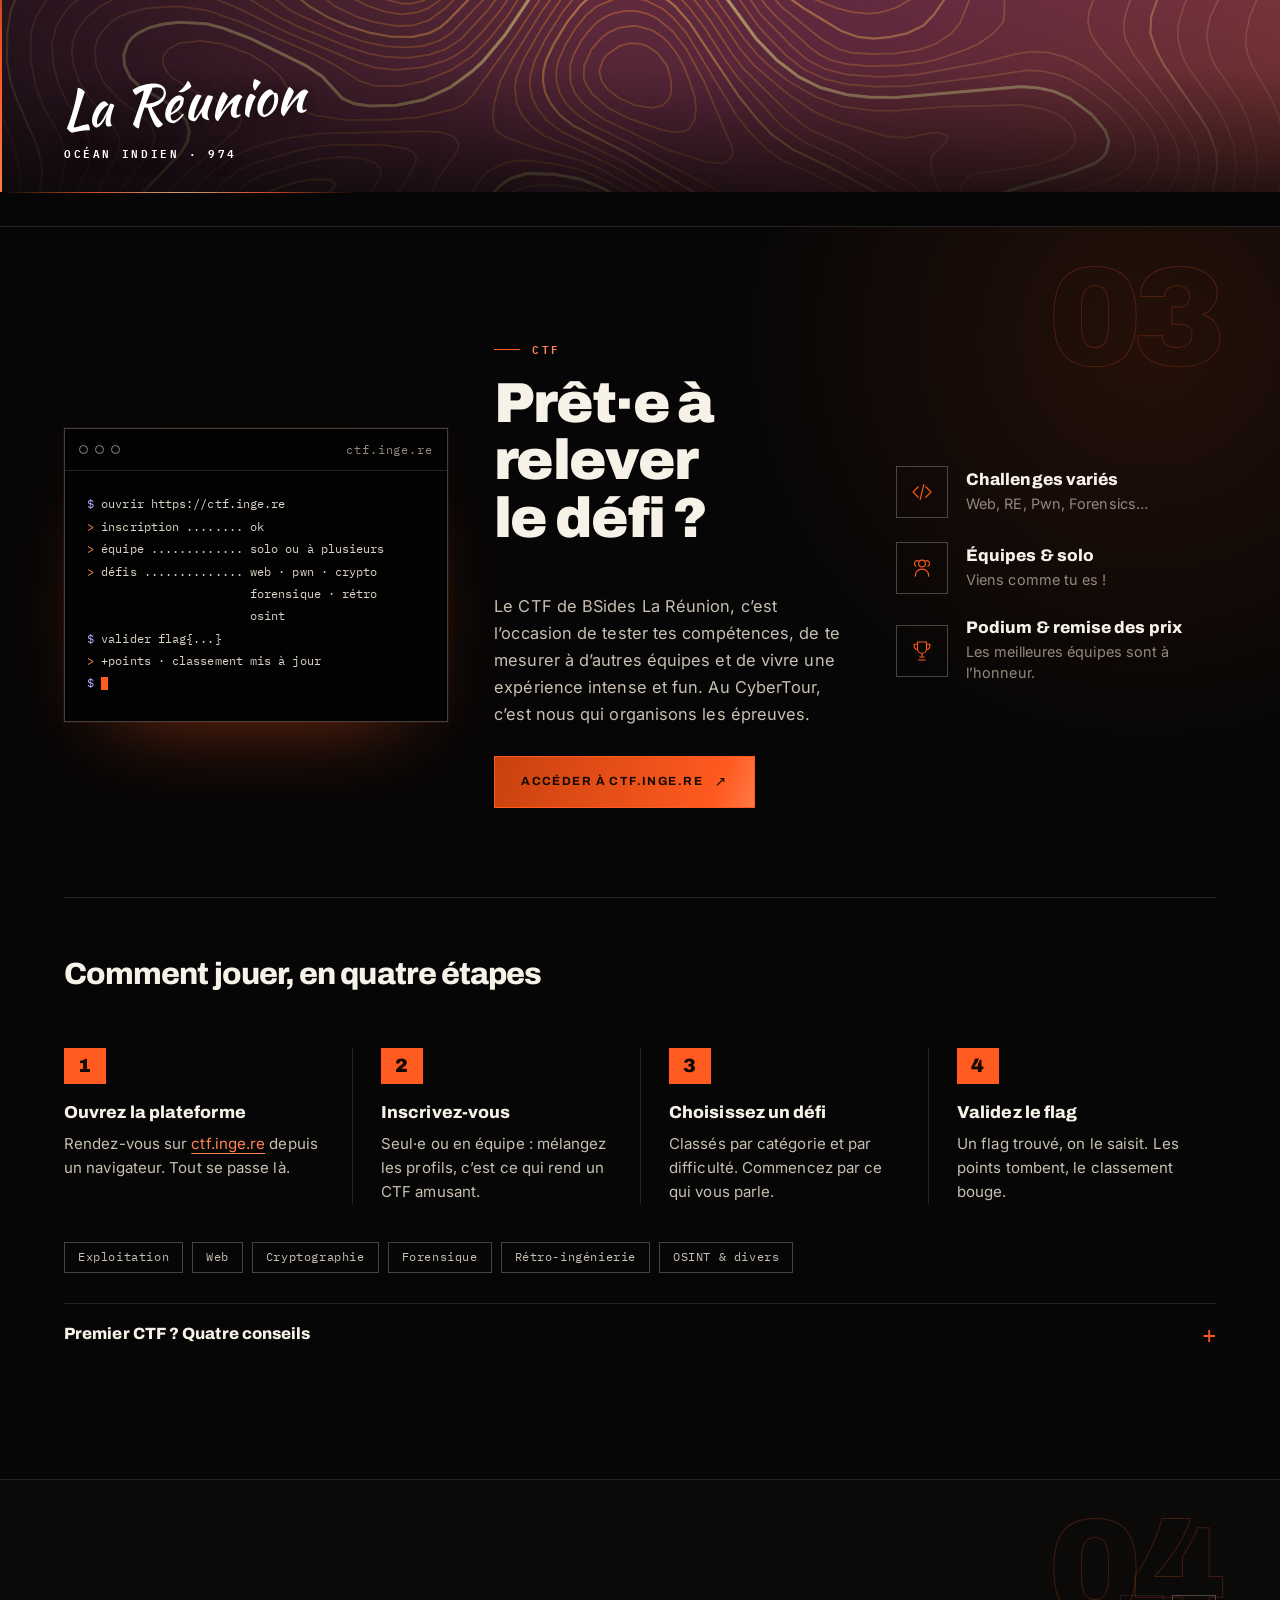
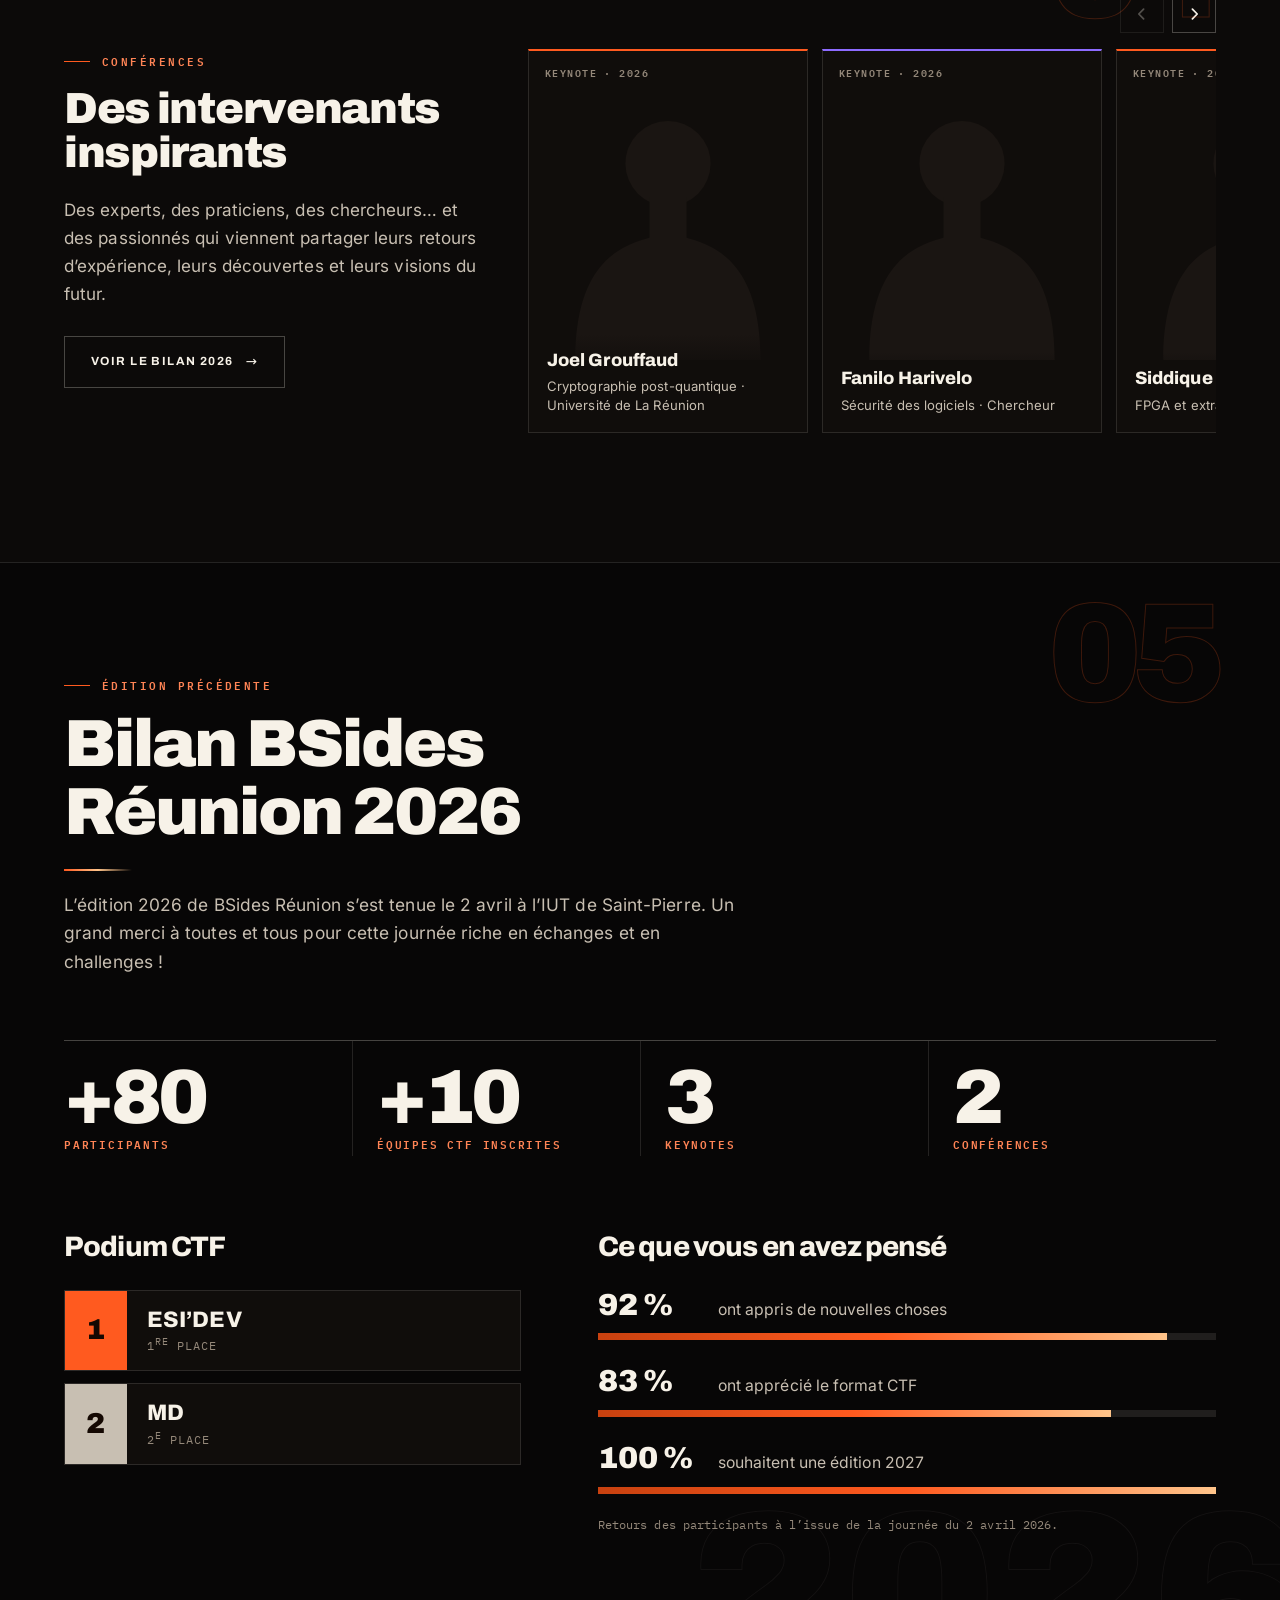
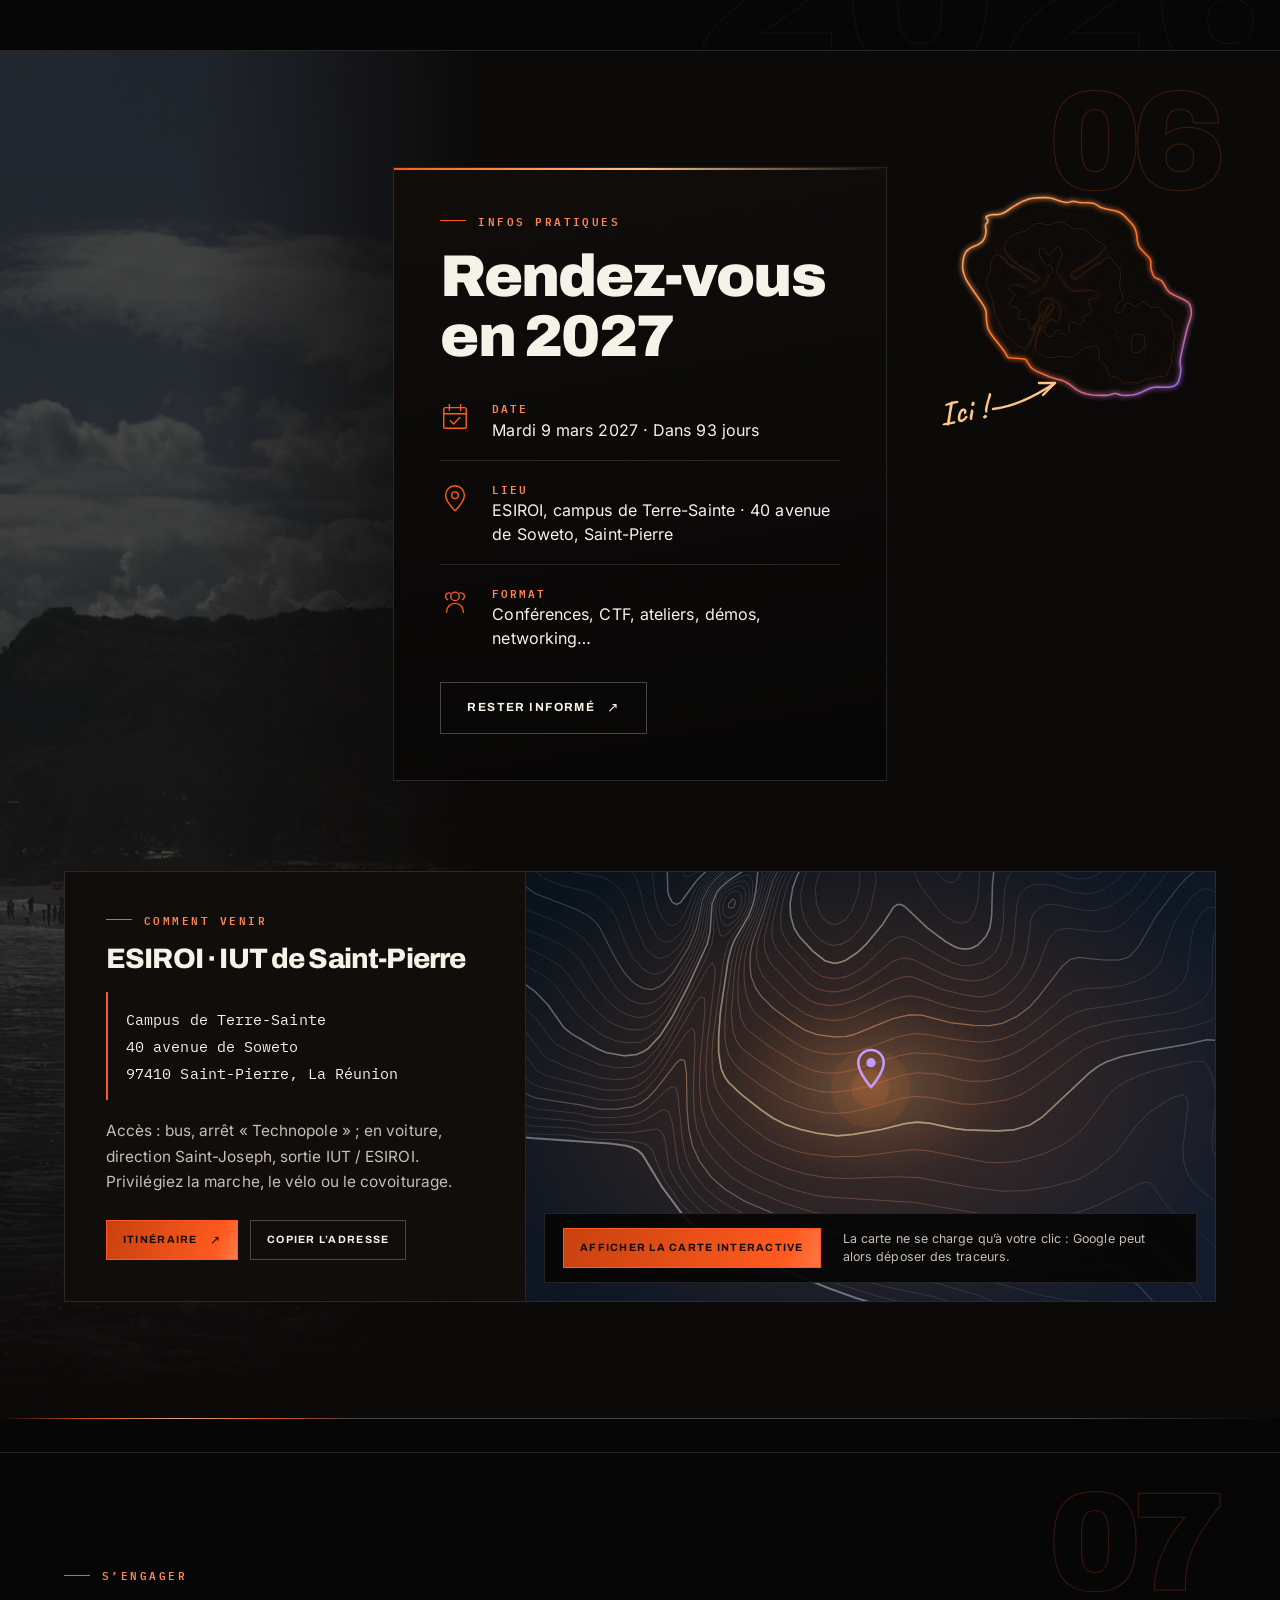
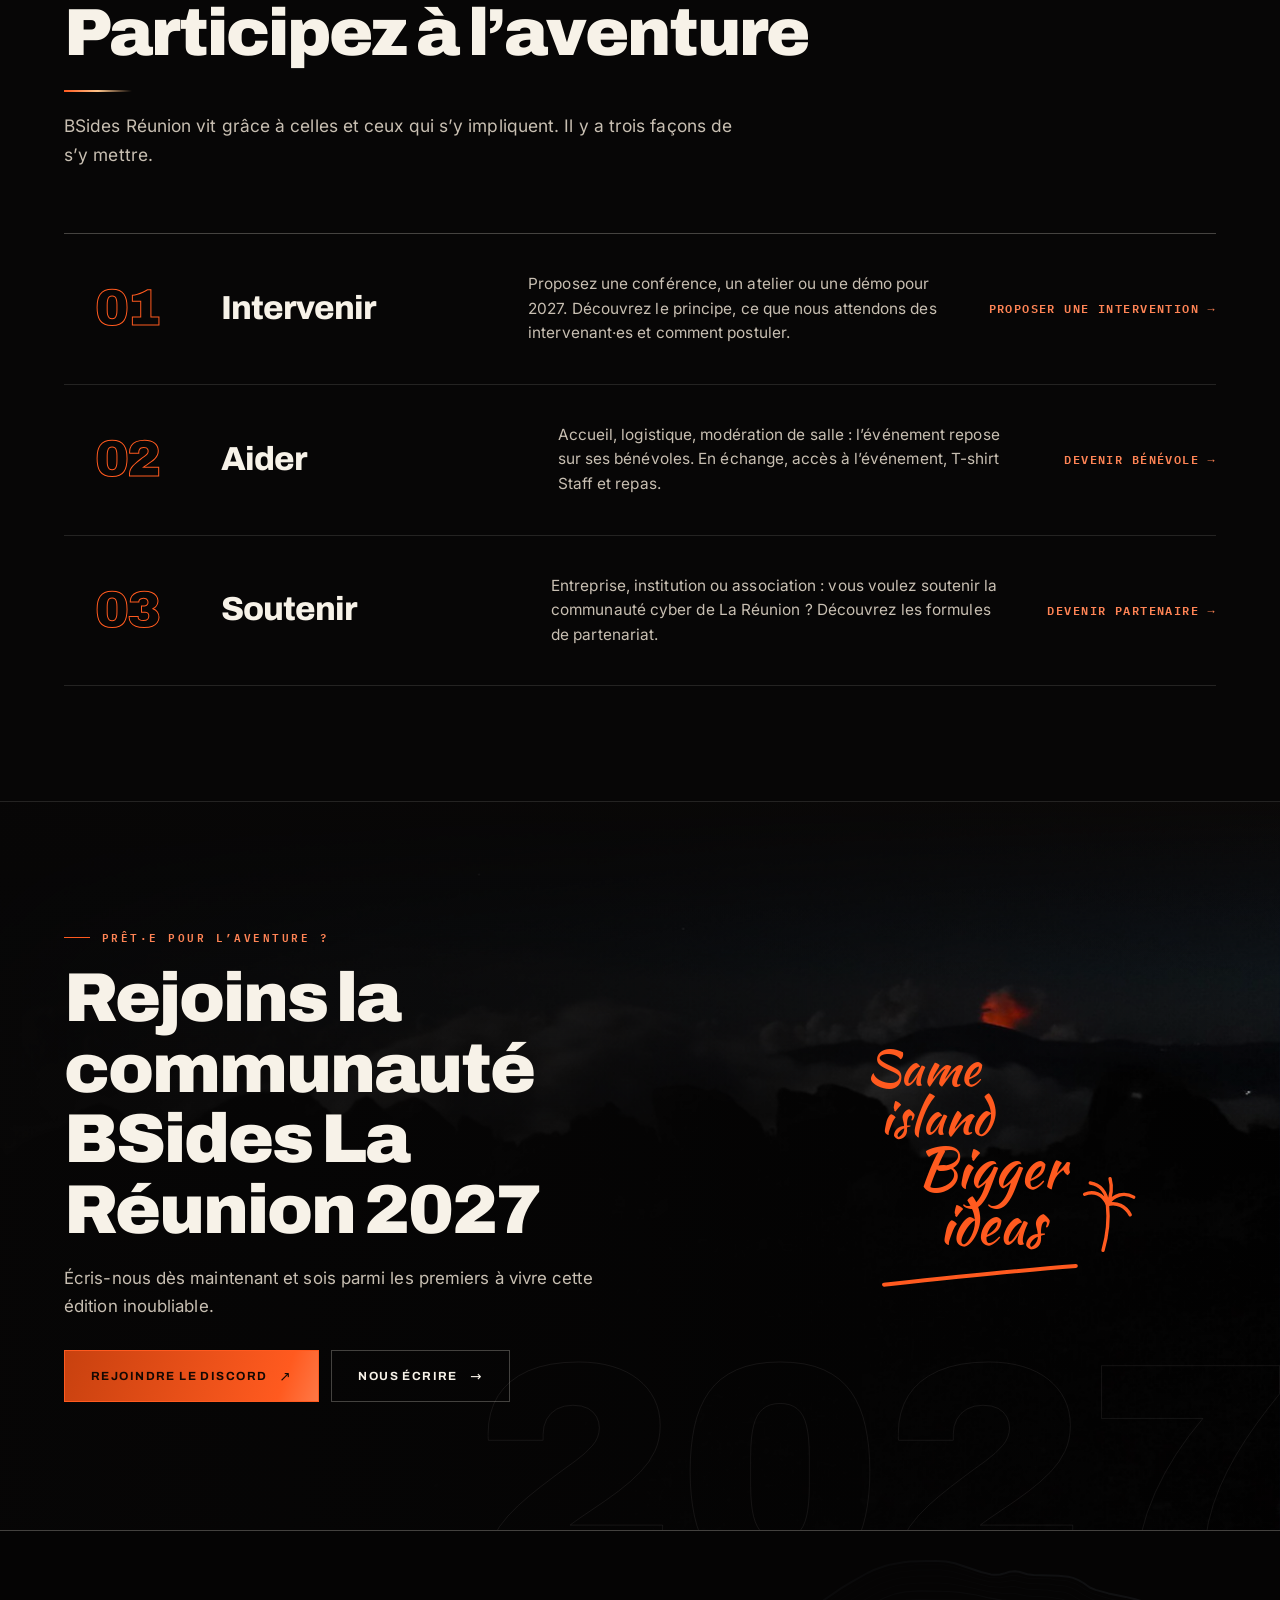
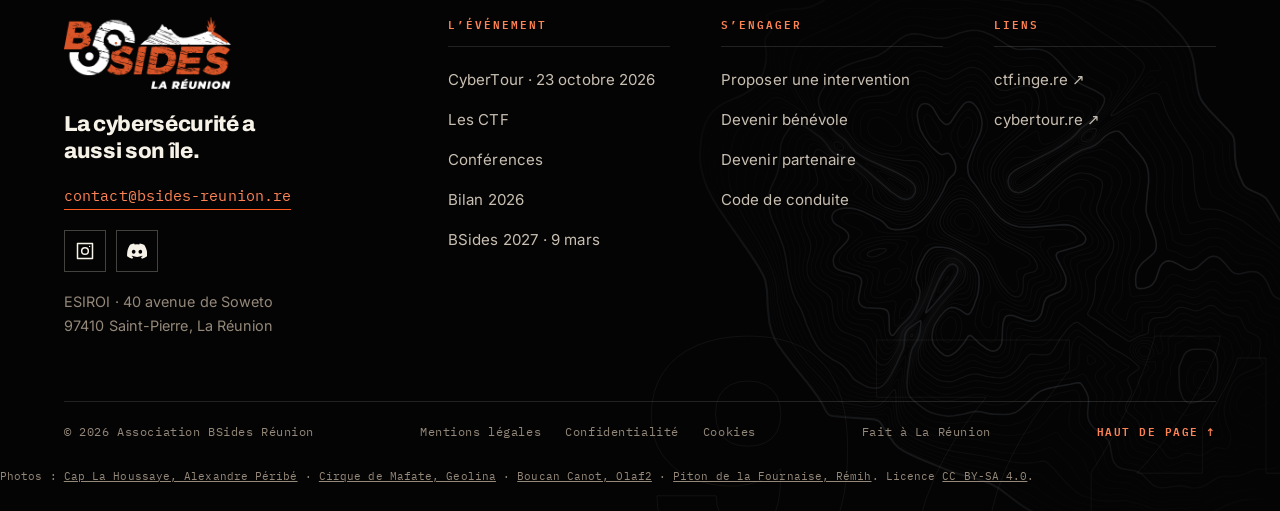
==== commit 9054e7fd: "Publie le site sur GitHub Pages depuis une branche orpheline. - Ne garde que le contenu publiable : " ====
--- a/index.html
+++ b/index.html
@@ -1,436 +1,613 @@
 <!DOCTYPE html>
-<html lang="fr">
+<html lang="fr" data-ctf="before">
 <head>
-    <meta charset="UTF-8">
-    <meta name="viewport" content="width=device-width, initial-scale=1.0">
-    <title>BSides Réunion - Conférence de Sécurité</title>
-    <!-- Chargement de Tailwind CSS --><script src="https://cdn.tailwindcss.com"></script>
-    <!-- Configuration des polices et couleurs de base de Tailwind --><script>
-        tailwind.config = {
-            theme: {
-                extend: {
-                    colors: {
-                        'bsides-primary': '#E76020', // L'orange du logo
-                        'bsides-title': '#a3b7ca', // L'orange du logo
-                        'bsides-dark': '#1F2937', // Un gris foncé pour le texte/fond
-                        'bsides-bg': '#F9FAFB', // Un fond très clair
-                    },
-                    fontFamily: {
-                        sans: ['Inter', 'sans-serif'],
-                    },
-                }
-            }
+  <meta charset="UTF-8">
+  <meta name="viewport" content="width=device-width, initial-scale=1">
+  <title>BSides Réunion · CTF du CyberTour (23 octobre 2026) et BSides 2027</title>
+  <meta name="description" content="BSides Réunion organise les CTF du CyberTour le 23 octobre 2026 à Saint-Pierre. Prochaine conférence : le 9 mars 2027 à l’ESIROI.">
+  <link rel="canonical" href="https://bsides-reunion.re/">
+  <meta name="robots" content="index, follow, max-image-preview:large">
+  <meta name="theme-color" content="#070606">
+  <meta name="color-scheme" content="dark">
+  <meta property="og:type" content="website">
+  <meta property="og:site_name" content="BSides Réunion">
+  <meta property="og:locale" content="fr_FR">
+  <meta property="og:title" content="BSides Réunion — CTF du CyberTour (23 octobre 2026) et BSides 2027">
+  <meta property="og:description" content="BSides Réunion organise les CTF du CyberTour le 23 octobre 2026 à Saint-Pierre. Prochaine conférence : le 9 mars 2027 à l’ESIROI.">
+  <meta property="og:url" content="https://bsides-reunion.re/">
+  <meta property="og:image" content="https://bsides-reunion.re/img/og.png">
+  <meta property="og:image:width" content="1200">
+  <meta property="og:image:height" content="630">
+  <meta property="og:image:alt" content="BSides Réunion : les CTF du CyberTour La Réunion, le 23 octobre 2026">
+  <meta name="twitter:card" content="summary_large_image">
+  <meta name="twitter:title" content="BSides Réunion — CTF du CyberTour et conférence 2027">
+  <meta name="twitter:description" content="CTF du CyberTour le 23 octobre 2026 à Saint-Pierre. BSides Réunion 2027 le 9 mars à l’ESIROI.">
+  <meta name="twitter:image" content="https://bsides-reunion.re/img/og.png">
+  <meta name="twitter:image:alt" content="BSides Réunion : les CTF du CyberTour La Réunion, le 23 octobre 2026">
+  <link rel="icon" href="./logos/favicon.png" type="image/png">
+  <link rel="apple-touch-icon" href="./logos/apple-touch-icon.png" sizes="180x180">
+  <link rel="preload" href="./fonts/inter-latin-400-normal.woff2" as="font" type="font/woff2" crossorigin>
+  <link rel="preload" href="./fonts/archivo-latin-900-normal.woff2" as="font" type="font/woff2" crossorigin>
+  <link rel="preload" href="./logos/bsides-blanc.png" as="image">
+  <script>
+    /* État du CTF selon la date de La Réunion (UTC+4), posé avant le premier rendu. */
+    (function () {
+      var d = document.documentElement, t = Math.floor((Date.now() + 144e5) / 864e5), e = Math.floor(Date.UTC(2026, 9, 23) / 864e5);
+      d.classList.add('js');
+      d.setAttribute('data-ctf', t < e ? 'before' : t === e ? 'on' : 'after');
+      /* Intro volcanique une seule fois par session (onglet), sauf si mouvement réduit. */
+      try {
+        if (!window.matchMedia('(prefers-reduced-motion: reduce)').matches && !sessionStorage.getItem('bs-intro')) {
+          d.classList.add('is-booting');
+          sessionStorage.setItem('bs-intro', '1');
         }
-    </script>
-    <style>
-        /* Styles personnalisés pour le jeu des couleurs */
-        .section-header {
-            border-left: 5px solid #E76020; /* Utilisation de la nouvelle couleur orange */
+      } catch (err) { d.classList.add('is-booting'); }
+      if (!d.classList.contains('is-booting')) d.classList.add('booted');
+      /* Sans ancre dans l’URL, on reste en haut. Le navigateur restaure sinon
+         le focus ou le défilement sur la section « À la une ». */
+      var homeTop = !location.hash || location.hash === '#' || location.hash === '#accueil';
+      try { if ('scrollRestoration' in history) history.scrollRestoration = 'manual'; } catch (err2) {}
+      function releaseInert() {
+        if (!document.body) return;
+        Array.prototype.forEach.call(document.body.children, function (el) { el.inert = false; });
+      }
+      function pinTop() {
+        if (!homeTop) return;
+        var prev = d.style.scrollBehavior;
+        d.style.scrollBehavior = 'auto';
+        window.scrollTo(0, 0);
+        d.style.scrollBehavior = prev;
+      }
+      if (homeTop) {
+        var armed = true;
+        var guard = function () {
+          if (!armed) return;
+          if (window.scrollY > 0 || d.scrollTop > 0) pinTop();
+        };
+        var disarm = function () { armed = false; };
+        var intent = function () { if (!d.classList.contains('is-booting')) disarm(); };
+        addEventListener('scroll', guard, { passive: true });
+        addEventListener('wheel', intent, { passive: true });
+        addEventListener('touchstart', intent, { passive: true });
+        addEventListener('keydown', intent);
+        addEventListener('pointerdown', function (ev) {
+          var t = ev.target;
+          if (t && t.closest && t.closest('#boot')) return;
+          intent();
+        });
+        addEventListener('hashchange', function () {
+          if (location.hash && location.hash !== '#' && location.hash !== '#accueil') disarm();
+        });
+        addEventListener('pageshow', pinTop);
+        addEventListener('bs-boot-settled', function () { pinTop(); setTimeout(disarm, 800); });
+        setTimeout(disarm, 8000);
+        pinTop();
+      }
+      /* Filet de sécurité : ne jamais bloquer la page si home.js ne s'exécute pas. */
+      setTimeout(function () {
+        if (d.classList.contains('is-booting')) {
+          d.classList.add('booted');
+          d.classList.remove('is-booting');
+          var b = document.getElementById('boot');
+          if (b) b.remove();
+          releaseInert();
+          if (homeTop) pinTop();
+          window.dispatchEvent(new Event('bs-boot-settled'));
         }
-        /* Style pour masquer/afficher les détails du programme */
-        .program-detail {
-            max-height: 0;
-            overflow: hidden;
-            transition: max-height 0.4s ease-out, padding 0.4s ease-out;
-        }
-        .program-detail.open {
-            max-height: 1500px; /* Grande valeur pour permettre l'expansion */
-            padding-top: 1rem;
-        }
-    </style>
-    <link rel="icon" type="image/png" href="./img/logo.png">
+      }, 7000);
+    })();
+  </script>
+  <link rel="stylesheet" href="./css/home.css">
+  <script type="application/ld+json">
+  {
+    "@context": "https://schema.org",
+    "@graph": [
+      {
+        "@type": "Organization",
+        "@id": "https://bsides-reunion.re/#association",
+        "name": "Association BSides Réunion",
+        "alternateName": "BSides Réunion",
+        "url": "https://bsides-reunion.re/",
+        "logo": "https://bsides-reunion.re/logos/bsides-noir.png",
+        "email": "contact@bsides-reunion.re",
+        "sameAs": ["https://www.instagram.com/bsidesreunion/", "https://discord.gg/W29jZfNpn"],
+        "areaServed": "La Réunion"
+      },
+      {
+        "@type": "WebSite",
+        "@id": "https://bsides-reunion.re/#site",
+        "name": "BSides Réunion",
+        "url": "https://bsides-reunion.re/",
+        "inLanguage": "fr",
+        "publisher": { "@id": "https://bsides-reunion.re/#association" }
+      },
+      {
+        "@type": "Event",
+        "name": "CTF du CyberTour La Réunion 2026",
+        "startDate": "2026-10-23T09:00:00+04:00",
+        "endDate": "2026-10-23T16:00:00+04:00",
+        "eventAttendanceMode": "https://schema.org/OfflineEventAttendanceMode",
+        "eventStatus": "https://schema.org/EventScheduled",
+        "image": "https://bsides-reunion.re/img/og.png",
+        "inLanguage": "fr",
+        "url": "https://ctf.inge.re/",
+        "location": { "@type": "Place", "name": "Campus de Terre-Sainte", "address": { "@type": "PostalAddress", "streetAddress": "40 avenue de Soweto", "postalCode": "97410", "addressLocality": "Saint-Pierre", "addressRegion": "La Réunion", "addressCountry": "FR" } },
+        "organizer": { "@id": "https://bsides-reunion.re/#association" },
+        "description": "Capture The Flag organisé par BSides Réunion dans le cadre du CyberTour La Réunion 2026."
+      },
+      {
+        "@type": "Event",
+        "name": "BSides Réunion 2027",
+        "startDate": "2027-03-09",
+        "endDate": "2027-03-09",
+        "eventAttendanceMode": "https://schema.org/OfflineEventAttendanceMode",
+        "eventStatus": "https://schema.org/EventScheduled",
+        "image": "https://bsides-reunion.re/img/og.png",
+        "inLanguage": "fr",
+        "url": "https://bsides-reunion.re/",
+        "location": { "@type": "Place", "name": "ESIROI, campus de Terre-Sainte", "address": { "@type": "PostalAddress", "streetAddress": "40 avenue de Soweto", "postalCode": "97410", "addressLocality": "Saint-Pierre", "addressRegion": "La Réunion", "addressCountry": "FR" } },
+        "organizer": { "@id": "https://bsides-reunion.re/#association" },
+        "description": "Conférence communautaire de cybersécurité et Capture The Flag à La Réunion."
+      }
+    ]
+  }
+  </script>
 </head>
-<body class="bg-bsides-bg text-bsides-dark font-sans antialiased">
-
-    <!-- En-tête (Navbar) --><header class="sticky top-0 bg-white shadow-md z-50">
-        <div class="container mx-auto px-4 py-3 flex justify-between items-center">
-            <a href="#accueil" class="flex items-center space-x-2">
-                <img src="./img/logo.png" alt="Logo BSides Réunion" class="h-8 md:h-10"> <!-- Votre logo ici --><span class="text-2xl font-bold text-bsides-dark hidden md:inline"></span> <!-- Texte "Réunion" à côté du logo --></a>
-            <nav class="hidden md:flex space-x-6 text-bsides-dark font-medium">
-                <a href="#accueil" class="hover:text-bsides-primary transition duration-150">Accueil</a>
-                <a href="#bilan" class="hover:text-bsides-primary transition duration-150">Bilan</a>
-                <a href="#appel-contribution" class="hover:text-bsides-primary transition duration-150">Appel à Contribution</a>
-                <a href="#programme" class="hover:text-bsides-primary transition duration-150">Programme</a>
-                <a href="#ctf" class="hover:text-bsides-primary transition duration-150">CTF</a>
-                <!-- <a href="#sponsors" class="hover:text-bsides-primary transition duration-150">Sponsors</a> --> <!-- Nouveau lien -->
-                <a href="#localisation" class="hover:text-bsides-primary transition duration-150">Localisation</a>
-            </nav>
-            <!-- Menu burger pour mobile --><button id="menu-button" class="md:hidden p-2 rounded-lg text-bsides-dark hover:bg-gray-100">
-                <svg class="w-6 h-6" fill="none" stroke="currentColor" viewBox="0 0 24 24" xmlns="http://www.w3.org/2000/svg"><path stroke-linecap="round" stroke-linejoin="round" stroke-width="2" d="M4 6h16M4 12h16m-7 6h7"></path></svg>
-            </button>
-        </div>
-        <!-- Menu mobile déroulant --><div id="mobile-menu" class="hidden md:hidden bg-white shadow-lg border-t border-gray-100">
-            <nav class="flex flex-col space-y-2 p-4 text-bsides-dark font-medium">
-                <a href="#accueil" class="p-2 hover:bg-bsides-bg rounded-md transition duration-150">Accueil</a>
-                <a href="#bilan" class="p-2 hover:bg-bsides-bg rounded-md transition duration-150">Bilan</a>
-                <a href="#appel-contribution" class="p-2 hover:bg-bsides-bg rounded-md transition duration-150">Appel à Contribution</a>
-                <a href="#programme" class="p-2 hover:bg-bsides-bg rounded-md transition duration-150">Programme</a>
-                <a href="#ctf" class="p-2 hover:bg-bsides-bg rounded-md transition duration-150">CTF</a>
-                <!-- <a href="#sponsors" class="p-2 hover:bg-bsides-bg rounded-md transition duration-150">Sponsors</a> --> <!-- Nouveau lien -->
-                <a href="#localisation" class="p-2 hover:bg-bsides-bg rounded-md transition duration-150">Localisation</a>
-                <a href="#mentions-legales" class="p-2 hover:bg-bsides-bg rounded-md transition duration-150">Mentions Légales</a>
-            </nav>
-        </div>
-    </header>
-
-    <main class="container mx-auto px-4 py-8 md:py-12">
-
-        <!-- Section 1: Accueil & Introduction --><section id="accueil" class="mb-16 pt-8">
-            <div class="bg-bsides-title p-8 md:p-12 rounded-xl text-white shadow-xl mb-12">
-                <!--<h1 class="text-4xl md:text-5xl font-extrabold mb-4">BSides Réunion 2026</h1>-->
-                <img src="./img/logo.png" alt="logo"/>
-                <p class="text-xl md:text-2xl font-light">Le rendez-vous technique de la cybersécurité à la Réunion.</p>
-                <p class="mt-4 text-lg font-medium">Date : <span class="font-bold">2 Avril 2026</span> | Lieu : <span class="font-bold">Saint-Pierre, La Réunion</span></p>
-                <span class="mt-6 inline-block bg-bsides-dark text-white font-bold py-3 px-6 rounded-lg shadow-lg">
-                    Merci pour Votre Participation
-                </span>
-            </div>
-
-            <div class="grid md:grid-cols-2 gap-8">
-                <!-- Présentation générale --><div class="space-y-4">
-                    <h2 class="text-3xl font-bold border-l-4 pl-4 border-bsides-primary">Qu'est-ce que BSides ?</h2>
-                    <p class="text-lg">BSides est une série de conférences décontractées et communautaires sur la cybersécurité. Né de la volonté de fournir un espace pour les sujets non abordés dans les grandes conférences, BSides Réunion est une opportunité unique d'échanger des connaissances, de réseauter et de participer à des activités passionnantes sur l'île.</p>
-                    <p class="text-lg">Notre objectif est de rassembler professionnels, étudiants et passionnés autour de thématiques variées : ethical hacking, défense, développement sécurisé, et bien plus.</p>
-                </div>
-
-                <!-- Keynote Speakers --><div class="space-y-6">
-                    <h2 class="text-3xl font-bold border-l-4 pl-4 border-bsides-primary">Keynote Speakers</h2>
-
-                    <!-- Speaker 1 --><div class="flex items-start bg-white p-4 rounded-lg shadow-md hover:shadow-lg transition duration-300">
-                        <!-- Image Placeholder (utiliser un fond coloré) --><div class="w-20 h-20 bg-gray-500 rounded-full flex-shrink-0 mr-4 flex items-center justify-center text-white text-xl font-bold">
-                            <!-- Placeholder image: https://placehold.co/80x80/9CA3AF/FFFFFF?text=J.G --><img src="https://placehold.co/80x80/9CA3AF/FFFFFF?text=J.G" alt="Avatar de Joel Grouffaud" class="rounded-full" onerror="this.onerror=null;this.src='https://placehold.co/80x80/9CA3AF/FFFFFF?text=J.G';" />
-                        </div>
-                        <div>
-                            <h3 class="text-xl font-semibold text-bsides-primary">Joel Grouffaud</h3>
-                            <p class="text-sm text-gray-600 mb-2">Université de La Réunion</p>
-                            <p class="text-sm">Conférence : "Cryptographie post-quantique."</p>
-                        </div>
-                    </div>
-
-                    <!-- Speaker 2 --><div class="flex items-start bg-white p-4 rounded-lg shadow-md hover:shadow-lg transition duration-300">
-                        <!-- Image Placeholder (utiliser un fond coloré) --><div class="w-20 h-20 bg-gray-500 rounded-full flex-shrink-0 mr-4 flex items-center justify-center text-white text-xl font-bold">
-                            <!-- Placeholder image: https://placehold.co/80x80/6B7280/FFFFFF?text=F.H --><img src="https://placehold.co/80x80/6B7280/FFFFFF?text=F.H" alt="Avatar de Bruno Mallet" class="rounded-full" onerror="this.onerror=null;this.src='https://placehold.co/80x80/6B7280/FFFFFF?text=F.H';" />
-                        </div>
-                        <div>
-                            <h3 class="text-xl font-semibold text-bsides-primary">Fanilo Harivelo</h3>
-                            <p class="text-sm text-gray-600 mb-2">Chercheur</p>
-                            <p class="text-sm">Conférence : "Sécurité des logiciels."</p>
-                        </div>
-                    </div>
-
-                    <!-- Speaker 3 --><div class="flex items-start bg-white p-4 rounded-lg shadow-md hover:shadow-lg transition duration-300">
-                        <div class="w-20 h-20 bg-gray-500 rounded-full flex-shrink-0 mr-4 flex items-center justify-center text-white text-xl font-bold">
-                            <img src="https://placehold.co/80x80/4B5563/FFFFFF?text=S.V" alt="Avatar de Siddique Vally-Adam" class="rounded-full" onerror="this.onerror=null;this.src='https://placehold.co/80x80/4B5563/FFFFFF?text=S.V';" />
-                        </div>
-                        <div>
-                            <h3 class="text-xl font-semibold text-bsides-primary">Siddique Vally-Adam</h3>
-                            <p class="text-sm text-gray-600 mb-2"></p>
-                            <p class="text-sm">Conférence : "FPGA et extraction de firmware."</p>
-                        </div>
-                    </div>
-                </div>
-            </div>
-        </section>
-
-        <!-- Section Bilan --><section id="bilan" class="py-12 border-t border-gray-200">
-            <h2 class="text-4xl font-extrabold section-header pl-4 mb-8">Bilan BSides Réunion 2026</h2>
-
-            <div class="bg-white p-6 md:p-8 rounded-xl shadow-lg space-y-8">
-                <p class="text-lg">L'édition 2026 de BSides Réunion s'est tenue le 2 avril à l'IUT de Saint-Pierre. Un grand merci à toutes et tous pour cette journée riche en échanges et en challenges !</p>
-
-                <!-- Chiffres clés -->
-                <div class="grid grid-cols-2 md:grid-cols-4 gap-4 text-center">
-                    <div class="bg-bsides-bg p-4 rounded-lg">
-                        <p class="text-3xl md:text-4xl font-extrabold text-bsides-primary">+80</p>
-                        <p class="text-sm font-medium text-gray-600 mt-1">Participants</p>
-                    </div>
-                    <div class="bg-bsides-bg p-4 rounded-lg">
-                        <p class="text-3xl md:text-4xl font-extrabold text-bsides-primary">+10</p>
-                        <p class="text-sm font-medium text-gray-600 mt-1">Équipes CTF inscrites</p>
-                    </div>
-                    <div class="bg-bsides-bg p-4 rounded-lg">
-                        <p class="text-3xl md:text-4xl font-extrabold text-bsides-primary">3</p>
-                        <p class="text-sm font-medium text-gray-600 mt-1">Keynotes</p>
-                    </div>
-                    <div class="bg-bsides-bg p-4 rounded-lg">
-                        <p class="text-3xl md:text-4xl font-extrabold text-bsides-primary">2</p>
-                        <p class="text-sm font-medium text-gray-600 mt-1">Conférences</p>
-                    </div>
-                </div>
-
-                <!-- Podium CTF -->
-                <div>
-                    <h3 class="text-2xl font-bold border-l-4 pl-4 border-bsides-primary mb-4">Podium CTF</h3>
-                    <div class="grid md:grid-cols-2 gap-4 max-w-lg">
-                        <div class="flex items-center bg-yellow-50 border border-yellow-200 p-4 rounded-lg">
-                            <span class="text-3xl mr-3">🥇</span>
-                            <div>
-                                <p class="font-bold text-lg text-bsides-dark">ESI'DEV</p>
-                                <p class="text-sm text-gray-500">1ère place</p>
-                            </div>
-                        </div>
-                        <div class="flex items-center bg-gray-50 border border-gray-200 p-4 rounded-lg">
-                            <span class="text-3xl mr-3">🥈</span>
-                            <div>
-                                <p class="font-bold text-lg text-bsides-dark">MD</p>
-                                <p class="text-sm text-gray-500">2ème place</p>
-                            </div>
-                        </div>
-                    </div>
-                </div>
-
-                <!-- Retours participants -->
-                <div>
-                    <h3 class="text-2xl font-bold border-l-4 pl-4 border-bsides-primary mb-4">Ce que vous en avez pensé</h3>
-                    <div class="grid md:grid-cols-3 gap-4 text-center">
-                        <div class="bg-bsides-bg p-4 rounded-lg">
-                            <p class="text-3xl font-extrabold text-green-600">92%</p>
-                            <p class="text-sm font-medium text-gray-600 mt-1">ont appris de nouvelles choses</p>
-                        </div>
-                        <div class="bg-bsides-bg p-4 rounded-lg">
-                            <p class="text-3xl font-extrabold text-green-600">83%</p>
-                            <p class="text-sm font-medium text-gray-600 mt-1">ont apprécié le format CTF</p>
-                        </div>
-                        <div class="bg-bsides-bg p-4 rounded-lg">
-                            <p class="text-3xl font-extrabold text-green-600">100%</p>
-                            <p class="text-sm font-medium text-gray-600 mt-1">souhaitent une édition 2027</p>
-                        </div>
-                    </div>
-                </div>
-            </div>
-        </section>
-
-        <!-- Section 2: Appel à Contribution (CFP) --><section id="appel-contribution" class="py-12 border-t border-gray-200">
-            <h2 class="text-4xl font-extrabold section-header pl-4 mb-8">Appel à Contribution</h2>
-
-            <div class="bg-white p-6 md:p-8 rounded-xl shadow-lg space-y-4">
-                <p class="text-lg">Nous recherchons des présentations, ateliers (workshops) et démos pour notre édition 2026. Que vous soyez un expert reconnu ou que vous débutiez, partagez votre passion et vos découvertes avec la communauté BSides Réunion !</p>
-
-                <ul class="list-disc pl-5 space-y-2 text-bsides-dark">
-                    <li><span class="font-semibold">Thèmes privilégiés :</span> Cloud Security, IoT, Rétro-ingénierie, Pentesting, Blue Team & Défense, Vulnérabilités Zero-Day, etc... pourvu que ce soit technique</li>
-                    <li><span class="font-semibold">Format :</span> Conférence de 20 minutes (incluant Q&A) ou Atelier de 2 heures.</li>
-                    <li><span class="font-semibold">Date limite de soumission :</span> 23 Mars 2026. (CLOS)</li>
-                </ul>
-
-                <!-- 
-                <a href="https://docs.getgrist.com/forms/mqLdwvBmaVMw3tnkLymEWc/8" target="_blank" class="inline-block bg-bsides-primary text-white font-bold py-3 px-6 rounded-lg shadow-md hover:bg-orange-700 transition duration-300">
-                    Soumettre une proposition
-                </a>
-                -->
-            </div>
-        </section>
-
-        <!-- Section 3: Programme (avec interactivité simple) --><section id="programme" class="py-12 border-t border-gray-200">
-            <h2 class="text-4xl font-extrabold section-header pl-4 mb-8">Programme</h2>
-
-            <div id="programme-list" class="space-y-4">
-
-                <!-- Jour 1 --><div class="bg-white rounded-lg shadow-lg">
-                    <button class="w-full text-left p-4 flex justify-between items-center font-bold text-xl text-bsides-dark hover:bg-gray-50 transition duration-150 rounded-t-lg focus:outline-none" onclick="toggleProgram(this)">
-                        <span>Jour 1 - 2 Avril / Salle 1</span>
-                        <svg class="w-6 h-6 transform transition-transform duration-300" fill="none" stroke="currentColor" viewBox="0 0 24 24" xmlns="http://www.w3.org/2000/svg"><path stroke-linecap="round" stroke-linejoin="round" stroke-width="2" d="M19 9l-7 7-7-7"></path></svg>
-                    </button>
-                    <div class="program-detail border-t border-gray-100">
-                        <ul class="divide-y divide-gray-100 p-4 md:p-6">
-                            <li class="flex justify-between py-3">
-                                <span class="font-medium w-1/4">08:00 - 09:00</span>
-                                <span class="w-3/4">Accueil et Café</span>
-                            </li>
-                            <li class="flex justify-between py-3 bg-bsides-bg rounded-md p-2 -mx-2">
-                                <span class="font-medium w-1/4">09:00 - 09:45</span>
-                                <span class="w-3/4 font-semibold text-bsides-primary">Keynote: Joel Grouffaud</span>
-                            </li>
-                            <li class="flex justify-between py-3 bg-bsides-bg rounded-md p-2 -mx-2">
-                                <span class="font-medium w-1/4">10:00 - 10:45</span>
-                                <span class="w-3/4 font-semibold text-bsides-primary">Keynote: Fanilo Harivelo</span>
-                            </li>
-                            <li class="flex justify-between py-3">
-                                <span class="font-medium w-1/4">11:00 - 11:45</span>
-                                <span class="w-3/4 font-semibold text-bsides-primary">Keynote: Siddique Vally-Adam</span>
-                            </li>
-                            <li class="flex justify-between py-3">
-                                <span class="font-medium w-1/4">12:00 - 13:20</span>
-                                <span class="w-3/4 font-semibold text-green-600">Déjeuner & Networking</span>
-                            </li>
-                            <li class="flex justify-between py-3">
-                                <span class="font-medium w-1/4">13:30 - 13:50</span>
-                                <span class="w-3/4">Conférence : Thibaut Fontaine (LLM et cybersécurité)</span>
-                            </li>
-                            <li class="flex justify-between py-3">
-                                <span class="font-medium w-1/4">14:00 - 14:20</span>
-                                <span class="w-3/4">Conférence : Théophile Helleboid (Rétro-ingénierie des QRcodes des tickets Car Jaune)</span>
-                            </li>
-                        </ul>
-                    </div>
-                </div>
-
-                <!-- Jour 1 --><div class="bg-white rounded-lg shadow-lg">
-                    <button class="w-full text-left p-4 flex justify-between items-center font-bold text-xl text-bsides-dark hover:bg-gray-50 transition duration-150 rounded-t-lg focus:outline-none" onclick="toggleProgram(this)">
-                        <span>Jour 1 - 2 Avril / Salle 2</span>
-                        <svg class="w-6 h-6 transform transition-transform duration-300" fill="none" stroke="currentColor" viewBox="0 0 24 24" xmlns="http://www.w3.org/2000/svg"><path stroke-linecap="round" stroke-linejoin="round" stroke-width="2" d="M19 9l-7 7-7-7"></path></svg>
-                    </button>
-                    <div class="program-detail border-t border-gray-100">
-                        <ul class="divide-y divide-gray-100 p-4 md:p-6">
-                            <li class="flex justify-between py-3">
-                                <span class="font-medium w-1/4">08:00 - 09:00</span>
-                                <span class="w-3/4">Accueil et Café</span>
-                            </li>
-                            <li class="flex justify-between py-3">
-                                <span class="font-medium w-1/4">09:00 - 17:30</span>
-                                <span class="w-3/4">CTF (Jeopardy) — Plateforme : <a href="https://ctf.inge.re" target="_blank" class="text-bsides-primary underline hover:text-orange-700">ctf.inge.re</a></span>
-                            </li>
-                            <li class="flex justify-between py-3 bg-bsides-bg rounded-md p-2 -mx-2">
-                                <span class="font-medium w-1/4">17:30</span>
-                                <span class="w-3/4 font-semibold text-bsides-primary">Remise des prix CTF</span>
-                            </li>
-                        </ul>
-                    </div>
-                </div>
-            </div>
-        </section>
-
-        <!-- Section 4: CTF (Capture The Flag) --><section id="ctf" class="py-12 border-t border-gray-200">
-            <h2 class="text-4xl font-extrabold section-header pl-4 mb-8">Capture The Flag (CTF)</h2>
-
-            <div class="grid md:grid-cols-3 gap-8 bg-white p-8 rounded-xl shadow-lg">
-                <div class="md:col-span-2 space-y-4">
-                    <p class="text-lg">Préparez-vous pour le défi ultime ! Notre CTF est une compétition amicale en présentiel qui mettra à l'épreuve vos compétences en exploitation de vulnérabilités, cryptographie, forensique et plus encore.</p>
-                    <p class="text-lg font-semibold text-bsides-primary">Début :  2 Avril 2026, 09:00 | Fin : 2 Avril 2026, 17:30</p>
-                    <p class="text-lg mt-2">Plateforme : <a href="https://ctf.inge.re" target="_blank" class="text-bsides-primary underline font-semibold hover:text-orange-700">ctf.inge.re</a></p>
-
-                    <h3 class="text-2xl font-bold mt-6">Règles et Format</h3>
-                    <ul class="list-disc pl-5 space-y-2 text-bsides-dark">
-                        <li>Format de style Jeopardy : défis classés par catégorie et difficulté.</li>
-                        <li>Inscription en équipe (jusqu'à 4 personnes) ou en solo.</li>
-                        <li>Des prix incroyables pour la meilleure équipe !</li>
-                    </ul>
-                </div>
-                <!-- Image d'illustration CTF --><div class="md:col-span-1 flex justify-center items-center">
-                    <!-- Placeholder image: https://placehold.co/300x200/E76020/FFFFFF?text=CTF+Challenge --><img src="https://placehold.co/300x200/E76020/FFFFFF?text=CTF+Challenge" alt="Illustration de défi Capture The Flag" class="rounded-lg shadow-xl w-full" onerror="this.onerror=null;this.src='https://placehold.co/300x200/E76020/FFFFFF?text=CTF+Challenge';" />
-                </div>
-            </div>
-
-        </section>
-
-        <!-- Section 5: Sponsors (NOUVELLE SECTION) 
-        <section id="sponsors" class="py-12 border-t border-gray-200">
-            <h2 class="text-4xl font-extrabold section-header pl-4 mb-8">Nos Sponsors</h2>
-
-            <div class="bg-white p-6 md:p-8 rounded-xl shadow-lg space-y-6 text-center">
-                <p class="text-lg">Le succès de BSides Réunion repose sur le soutien de nos précieux partenaires. Merci à tous les sponsors !</p>
-
-                <div class="flex flex-wrap justify-center items-center gap-8 py-4 border-y border-gray-100">
-                    <div class="w-full md:w-1/3 lg:w-1/4">
-                        <span class="text-xl font-bold text-bsides-dark">Platinium</span>
-                        <img src="https://placehold.co/220x60/1F2937/FFFFFF?text=Enterprise+A" alt="Sponsor Enterprise A" class="mx-auto mt-2 rounded-md shadow-md" onerror="this.onerror=null;this.src='https://placehold.co/220x60/1F2937/FFFFFF?text=Enterprise+A';" />
-                    </div>
-                    <div class="w-1/2 md:w-1/4 lg:w-1/6">
-                        <span class="text-lg font-semibold text-gray-700">Gold</span>
-                        <img src="https://placehold.co/150x50/374151/FFFFFF?text=Company+B" alt="Sponsor Company B" class="mx-auto mt-2 rounded-md" onerror="this.onerror=null;this.src='https://placehold.co/150x50/374151/FFFFFF?text=Company+B';" />
-                    </div>
-                    <div class="w-1/3 md:w-1/5 lg:w-1/8">
-                        <span class="text-base font-medium text-gray-500">Silver</span>
-                        <img src="https://placehold.co/100x40/6B7280/FFFFFF?text=Tech+C" alt="Sponsor Tech C" class="mx-auto mt-2 rounded-md" onerror="this.onerror=null;this.src='https://placehold.co/100x40/6B7280/FFFFFF?text=Tech+C';" />
-                    </div>
-                </div>
-                
-                <p class="text-lg pt-4">Intéressé(e) à soutenir la communauté de cybersécurité à La Réunion ?</p>
-                <a href="./pages/sponsors.html" class="inline-block bg-bsides-primary text-white font-bold py-3 px-8 rounded-lg shadow-md hover:bg-orange-700 transition duration-300">
-                    Devenir Sponsor
-                </a>
-            </div>
-        </section>
-        -->
-
-        <!-- Section 6: Localisation --><section id="localisation" class="py-12 border-t border-gray-200">
-            <h2 class="text-4xl font-extrabold section-header pl-4 mb-8">Localisation</h2>
-
-            <div class="bg-white p-6 md:p-8 rounded-xl shadow-lg space-y-4">
-                <p class="text-lg font-semibold">Lieu : Saint-Pierre </p>
-                <p class="text-lg">Adresse : 40 av Soweto, 97410 Saint-Pierre, La Réunion.</p>
-
-                <!-- Carte Google Maps Placeholder -->
-                <div class="w-full h-64 bg-gray-200 rounded-lg overflow-hidden flex items-center justify-center border-2 border-gray-300">
-                    <div class="mapouter"><div class="osm_canvas"><iframe width="820" height="560" id="osm_canvas"  src="about:blank" frameborder="0" scrolling="no" marginheight="0" marginwidth="0"></iframe><script>document.getElementById('osm_canvas').contentDocument.write('<link rel = "stylesheet" href = "https://cdn.jsdelivr.net/npm/leaflet@1.9.3/dist/leaflet.min.css" />');document.getElementById('osm_canvas').contentDocument.write('<script src = "https://cdn.jsdelivr.net/npm/leaflet@1.9.3/dist/leaflet.min.js"><\/script>');document.getElementById('osm_canvas').contentDocument.write('<div id ="osm-map" style = "width:820px; height:560px;"></div>');document.getElementById('osm_canvas').contentDocument.write('<script>var mapOptions={center:[-21.3406333, 55.4906025],zoom:15,attributionControl: true}; var map = new L.map("osm-map", mapOptions); map.attributionControl.setPrefix(\'&copy; <a target="_blank" href="https://www.openstreetmap.org/copyright" rel="nofollow noopener noreferrer">OpenStreetMap</a>\'); var layer = new L.TileLayer("https://{s}.tile.openstreetmap.org/{z}/{x}/{y}.png");map.addLayer(layer);let marker = new L.Marker([-21.3406333, 55.4906025]);marker.addTo(map).bindPopup(\'Institut Universitaire de Technologie de Terre-Sainte<br/>40, Avenue de Soweto\'); marker.on(\'mouseover\',function(ev) {marker.openPopup();});<\/script>');document.getElementById('osm_canvas').contentDocument.close();</script><a href="https://timenowin.net/">online clock</a><br><a href="https://online.stopwatch-timer.net/">countdown</a><br><style>.mapouter{position: relative;text-align: right;height: 560px;width: 820px;}</style><a href="https://www.mapembed.net/openstreetmap">openstreetmap satellite map</a><style>.osm_canvas{overflow: hidden;background: none !important;height: 560px;width: 820px;}</style></div></div>
-                    <!-- <p class="text-gray-600 font-bold">Emplacement de la carte (Placeholder)</p> -->
-                    <!-- <p class="text-sm text-gray-500 mt-1">Intégrez ici une iframe Google Maps pour la carte interactive.</p> -->
-                </div>
-
-                <h3 class="text-2xl font-bold mt-6">Accès</h3>
-                <ul class="list-disc pl-5 space-y-2 text-bsides-dark">
-                    <li><span class="font-semibold">Bus :</span> Arrêt "Technopole".</li>
-                    <li><span class="font-semibold">Voiture :</span> Direction Saint-Joseph, sortie IUT/ESIROI.</li>
-                </ul>
-                <p class="text-lg">Privilégiez la marche, le vélo ou le co-voiturage.</p>
-
-            </div>
-        </section>
-
-    </main>
-
-    <!-- Pied de page -->
-    <footer class="bg-bsides-dark text-white p-8 mt-12">
-        <div class="container mx-auto text-center">
-            
-            <div class="mb-8 pb-8 border-b border-gray-700">
-                <p class="text-gray-400 text-xs md:text-sm uppercase font-bold tracking-widest mb-4">Évènement organisé par</p>
-                <div class="flex justify-center items-center space-x-6">
-                    <!-- Logo ESIROI -->
-                    <a href="https://esiroi.univ-reunion.fr/" target="_blank" class="group">
-                        <div class="bg-white rounded-lg p-2 shadow-md transition-transform duration-300 transform group-hover:scale-105 w-32 h-20 flex items-center justify-center">
-                            <img src="img/ESIROI_Logotype.png" 
-                                 alt="ESIROI - École d'ingénieurs" 
-                                 class="object-contain w-full h-full">
-                        </div>
-                    </a>
-                
-                    <!-- Logo IUT -->
-                    <a href="https://iut.univ-reunion.fr/" target="_blank" class="group">
-                        <div class="bg-white rounded-lg p-2 shadow-md transition-transform duration-300 transform group-hover:scale-105 w-32 h-20 flex items-center justify-center">
-                            <img src="img/logo_IUT.png" 
-                                 alt="IUT de La Réunion" 
-                                 class="object-contain w-full h-full">
-                        </div>
-                    </a>
-                </div>
-            </div>
-            <p>&copy; 2026 BSides Réunion. Tous droits réservés.</p>
-            <div class="mt-3 text-sm space-x-4">
-                <a href="./pages/legal.html" class="hover:text-bsides-primary transition duration-150">Mentions Légales</a>
-                <a href="./pages/code.html" class="hover:text-bsides-primary transition duration-150">Code de Conduite</a>
-                <a href="./pages/benevoles.html" class="hover:text-bsides-primary transition duration-150">Devenir bénévoles</a>
-            </div>
-        </div>
-    </footer>
-
-    <!-- Script JavaScript pour le menu mobile et l'interactivité du programme --><script>
-        // 1. Gestion du menu mobile (Burger)
-        document.getElementById('menu-button').addEventListener('click', function() {
-            const mobileMenu = document.getElementById('mobile-menu');
-            mobileMenu.classList.toggle('hidden');
-        });
-
-        // 2. Fonction pour déplier/replier les détails du programme
-        function toggleProgram(button) {
-            // Trouver le parent (div.bg-white)
-            const parent = button.closest('.bg-white');
-            // Trouver la zone de détail (div.program-detail)
-            const detail = parent.querySelector('.program-detail');
-            // Trouver l'icône (svg)
-            const icon = button.querySelector('svg');
-
-            // Basculer la classe 'open' sur le détail
-            detail.classList.toggle('open');
-            // Basculer la rotation de l'icône (pour pointer vers le haut ou le bas)
-            icon.classList.toggle('rotate-180');
-        }
-
-        // Cacher le menu mobile après un clic sur un lien (pour un meilleur UX)
-        document.querySelectorAll('#mobile-menu a').forEach(item => {
-            item.addEventListener('click', () => {
-                document.getElementById('mobile-menu').classList.add('hidden');
-            });
-        });
-    </script>
+<body>
+  <a class="skip" href="#main">Aller au contenu</a>
+  <div class="toast" id="toast" role="status" aria-live="polite"></div>
+
+  <!-- ============ INTRO VOLCANIQUE (une fois par session) ============ -->
+  <div class="boot" id="boot" aria-hidden="true">
+    <div class="boot-heat" aria-hidden="true"></div>
+    <div class="boot-embers" id="boot-embers" aria-hidden="true"></div>
+    <div class="boot-core">
+      <img class="boot-logo" src="./logos/bsides-blanc.png" width="480" height="207" alt="">
+      <p class="boot-year">2027</p>
+      <p class="boot-status"><span class="boot-word">La Fournaise se réveille</span><span class="boot-pct" id="boot-pct">00</span></p>
+      <div class="boot-bar"><i id="boot-bar"></i></div>
+    </div>
+    <div class="boot-crack" aria-hidden="true"></div>
+    <button class="boot-skip" id="boot-skip" type="button">Passer l’intro</button>
+  </div>
+
+  <header class="top" id="top">
+    <div class="top-progress" id="top-progress" aria-hidden="true">
+      <i id="top-progress-fill"></i>
+      <b id="top-progress-drop"></b>
+    </div>
+    <div class="wrap top-in">
+      <a class="brand" href="#accueil" id="brand" aria-label="BSides La Réunion — retour en haut">
+        <img src="./logos/bsides-blanc.png" width="480" height="207" alt="BSides La Réunion">
+      </a>
+      <nav class="nav" id="nav" aria-label="Navigation principale">
+        <a href="#accueil">Accueil</a>
+        <a href="#cybertour">CyberTour</a>
+        <a href="#piliers">L’événement</a>
+        <a href="#ctf">CTF</a>
+        <a href="#conferences">Conférences</a>
+        <a href="#bilan">Bilan 2026</a>
+        <a href="#infos">Infos pratiques</a>
+        <a href="#contact">Contact</a>
+      </nav>
+      <a class="btn btn-line btn-sm top-cta" href="https://ctf.inge.re" target="_blank" rel="noopener"><span class="bi">Accéder aux CTF</span></a>
+      <button class="menu-btn" id="menu-btn" type="button" aria-expanded="false" aria-controls="sheet">
+        <span class="menu-ico" aria-hidden="true"></span><span class="sr">Menu</span>
+      </button>
+    </div>
+    <div class="sheet" id="sheet">
+      <a href="#accueil">Accueil</a>
+      <a href="#cybertour">CyberTour</a>
+      <a href="#piliers">L’événement</a>
+      <a href="#ctf">CTF</a>
+      <a href="#conferences">Conférences</a>
+      <a href="#bilan">Bilan 2026</a>
+      <a href="#infos">Infos pratiques</a>
+      <a href="#contact">Contact</a>
+      <a class="btn btn-primary" href="https://ctf.inge.re" target="_blank" rel="noopener"><span class="bi">Accéder aux CTF <span class="arr" aria-hidden="true">→</span></span></a>
+    </div>
+  </header>
+
+  <main id="main">
+
+    <!-- ============ HERO ============ -->
+    <section class="hero" id="accueil" aria-labelledby="h1">
+      <div class="slot hero-art" data-photo="hero" data-alt="Coucher de soleil au cap La Houssaye, Saint-Paul" data-parallax="0.06"><img class="art" src="./img/art/hero.svg" width="1600" height="900" alt="" fetchpriority="high"></div>
+      <div class="hero-shade" aria-hidden="true"></div>
+
+      <div class="wrap hero-in">
+        <div class="hero-copy">
+          <p class="eyebrow eyebrow-light">Conférences / CTF / Communauté</p>
+          <h1 class="hero-lock" id="h1" aria-label="BSides La Réunion 2027">
+            <img class="hero-logo" src="./logos/bsides-blanc.png" width="480" height="207" alt="BSides La Réunion">
+            <span class="hero-year" aria-hidden="true"><span class="yr">2027</span><span class="yr-meta">9 mars<br>ESIROI · Saint-Pierre</span></span>
+          </h1>
+          <p class="hero-tag">La cybersécurité<br>a aussi son île.</p>
+          <p class="hero-p">Conférences, ateliers et CTF : la cyber par la communauté, pour la communauté. Rendez-vous le <strong>mardi 9 mars 2027</strong> à l’ESIROI de Saint-Pierre.</p>
+          <div class="hero-actions">
+            <a class="btn btn-primary" href="https://ctf.inge.re" target="_blank" rel="noopener" data-show="before on"><span class="bi">Rejoindre l’aventure <span class="arr" aria-hidden="true">→</span></span></a>
+            <a class="btn btn-primary" href="#infos" data-show="after"><span class="bi">Rejoindre l’aventure <span class="arr" aria-hidden="true">→</span></span></a>
+            <a class="btn btn-line" href="#bilan"><span class="bi">Bilan 2026</span></a>
+          </div>
+        </div>
+
+        <aside class="hero-side">
+          <p class="hero-side-label">Prochain rendez-vous</p>
+          <p class="hero-count"><strong id="hero-count">141</strong><span>jours</span></p>
+          <p class="hero-side-date">09.03.2027<br>ESIROI · Saint-Pierre</p>
+          <a class="hero-scroll" href="#cybertour"><span>Défiler</span><i aria-hidden="true"></i></a>
+        </aside>
+      </div>
+    </section>
+
+    <!-- ============ TICKER ============ -->
+    <div class="ticker-wrap" aria-hidden="true">
+      <div class="ticker">
+        <div class="ticker-track">
+          <span>Conférences <b>·</b> CTF <b>·</b> Communauté <b>·</b> La Réunion <b>·</b> 09.03.2027 <b>·</b> ESIROI Saint-Pierre <b>·</b></span>
+          <span>Conférences <b>·</b> CTF <b>·</b> Communauté <b>·</b> La Réunion <b>·</b> 09.03.2027 <b>·</b> ESIROI Saint-Pierre <b>·</b></span>
+        </div>
+      </div>
+    </div>
+
+    <!-- ============ CYBERTOUR (à la une) ============ -->
+    <section class="ct" id="cybertour" data-num="01" aria-labelledby="ct-title">
+      <div class="wrap">
+        <div class="ct-card rv">
+          <div class="ct-brand">
+            <a class="ct-logo" id="ct-logo" href="https://cybertour.re/en/" target="_blank" rel="noopener" aria-label="CyberTour La Réunion (site officiel)">
+              <img src="./logos/cybertour.png" alt="CyberTour La Réunion" width="395" height="256">
+              <span class="ct-fallback" aria-hidden="true">Cyber<strong>Tour</strong><small>La Réunion</small></span>
+            </a>
+            <p class="ct-pill" id="ctf-pill" data-state="before"><span class="dot" aria-hidden="true"></span><span id="ctf-pill-label">À venir</span></p>
+          </div>
+
+          <div class="ct-main">
+            <p class="eyebrow">À la une · CyberTour La Réunion</p>
+            <h2 id="ct-title">
+              <span data-show="before">Vendredi 23 octobre 2026, dans la matinée : les CTF, c’est BSides.</span>
+              <span data-show="on">C’est aujourd’hui : les CTF du CyberTour sont ouverts.</span>
+              <span data-show="after">Merci aux joueuses et aux joueurs du CyberTour.</span>
+            </h2>
+            <p>
+              <span data-show="before on">BSides Réunion sponsorise le CyberTour et prend en charge ses épreuves de Capture The Flag. Les défis se jouent sur <a class="u-link" href="https://ctf.inge.re" target="_blank" rel="noopener">ctf.inge.re</a>, seul ou en équipe.</span>
+              <span data-show="after">BSides Réunion a organisé les épreuves de Capture The Flag du CyberTour le 23 octobre 2026. Prochain rendez-vous : BSides Réunion 2027, le 9 mars 2027.</span>
+            </p>
+            <p class="ct-note">Le CyberTour est organisé dans le cadre du Cybermois d’octobre, par le CLUSIR Réunion Océan Indien et l’Université de La Réunion. <a class="u-link" href="https://cybertour.re/en/" target="_blank" rel="noopener">Programme complet sur cybertour.re<span aria-hidden="true"> ↗</span></a></p>
+          </div>
+
+          <div class="ct-actions">
+            <a class="btn btn-primary" href="https://ctf.inge.re" target="_blank" rel="noopener"><span class="bi">Accéder aux CTF <span class="arr" aria-hidden="true">→</span></span></a>
+            <a class="btn btn-line" href="https://cybertour.re/en/" target="_blank" rel="noopener"><span class="bi">Le CyberTour <span class="arr" aria-hidden="true">↗</span></span></a>
+          </div>
+
+          <ol class="cal" id="cal" aria-label="Prochains rendez-vous">
+            <li data-date="2026-04-02"><time datetime="2026-04-02">2 avril 2026</time><strong>BSides Réunion 2026</strong><span data-tag>Terminé</span></li>
+            <li data-date="2026-10-23"><time datetime="2026-10-23">23 octobre 2026</time><strong>CyberTour · CTF BSides</strong><span data-tag>À venir</span></li>
+            <li data-date="2027-03-09"><time datetime="2027-03-09">9 mars 2027</time><strong>BSides Réunion 2027</strong><span data-tag>À venir</span></li>
+          </ol>
+        </div>
+      </div>
+    </section>
+
+    <!-- ============ 4 PILIERS ============ -->
+    <div class="lava-rule rv" aria-hidden="true"></div>
+
+    <section class="features" id="piliers" data-num="02" aria-labelledby="piliers-title">
+      <div class="wrap">
+        <header class="sec-head rv">
+          <p class="eyebrow">Qu’est-ce que BSides Réunion ?</p>
+          <h2 id="piliers-title">Plus qu’un événement, une expérience.</h2>
+          <p>BSides est une série de conférences décontractées et communautaires sur la cybersécurité, née pour offrir un espace aux sujets qu’on n’aborde pas dans les grands événements. BSides Réunion en est la version de l’île : une journée pour échanger, se rencontrer et mettre la main à la pâte.</p>
+          <p>L’événement est organisé par l’association BSides Réunion, avec l’aide de bénévoles, selon un <a class="u-link" href="./code-de-conduite.html">code de conduite</a> qui s’applique à toutes et à tous.</p>
+        </header>
+      </div>
+      <div class="wrap feat-grid">
+        <article class="feat rv">
+          <svg class="ico" viewBox="0 0 64 64" fill="none" stroke="currentColor" stroke-width="3" stroke-linecap="round" stroke-linejoin="round" aria-hidden="true"><rect x="24" y="5" width="16" height="30" rx="8"/><path d="M28 14h8M28 20h8M28 26h8"/><path d="M14 28a18 18 0 0 0 36 0"/><path d="M32 46v11M21 58h22"/></svg>
+          <h3>Conférences</h3>
+          <p>Des talks inspirants par des expert·es et des passionné·es, du terrain à la pointe de la recherche.</p>
+        </article>
+        <article class="feat rv">
+          <svg class="ico" viewBox="0 0 64 64" fill="none" stroke="currentColor" stroke-width="3" stroke-linecap="round" stroke-linejoin="round" aria-hidden="true"><rect x="10" y="10" width="44" height="31" rx="3"/><path d="M4 49h56l-3 6H7z"/><path d="M18 20l7 5-7 5M29 31h8"/></svg>
+          <h3>CTF</h3>
+          <p>Relève les défis, teste tes skills, rejoins la compétition. Les épreuves se jouent sur ctf.inge.re.</p>
+        </article>
+        <article class="feat rv">
+          <svg class="ico" viewBox="0 0 64 64" fill="none" stroke="currentColor" stroke-width="3" stroke-linecap="round" stroke-linejoin="round" aria-hidden="true"><circle cx="32" cy="20" r="9"/><path d="M14 54c0-12 8-19 18-19s18 7 18 19"/><path d="M16 27a8 8 0 0 1-3-11 8 8 0 0 1 9-3M48 27a8 8 0 0 0 3-11 8 8 0 0 0-9-3"/></svg>
+          <h3>Communauté</h3>
+          <p>Échange, partage, rencontre : une communauté bienveillante, portée par des bénévoles de l’île.</p>
+        </article>
+        <article class="feat rv">
+          <svg class="ico" viewBox="0 0 64 64" fill="none" stroke="currentColor" stroke-width="3" stroke-linecap="round" stroke-linejoin="round" aria-hidden="true"><path d="M30 52c1-9 1-18-1-26"/><path d="M29 26c-5-7-13-8-19-4M29 26c-1-8-7-14-15-14M29 26c3-8 10-11 18-9M29 26c7-3 14-1 18 5M29 26c3-9 2-16 0-21"/><path d="M4 55c9-10 17-9 25-1M30 54c8-8 17-9 30 1M3 58h58"/></svg>
+          <h3>La Réunion</h3>
+          <p>Un cadre exceptionnel entre montagnes, océan et culture créole.</p>
+        </article>
+      </div>
+    </section>
+
+    <!-- ============ À PROPOS (fusionné dans les piliers) ============ -->
+    <figure class="breather" aria-label="La Réunion, océan Indien">
+      <div class="breather-img slot" data-photo="about" data-alt="Cirque de Mafate vu du Maïdo, îlet de Roche Plate" data-parallax="0.04"><img class="art" src="./img/art/cirque.svg" width="800" height="650" alt="" loading="lazy"></div>
+      <figcaption><span class="script">La Réunion</span><span class="cap">Océan Indien · 974</span></figcaption>
+    </figure>
+
+    <!-- ============ CTF ============ -->
+    <div class="lava-rule rv" aria-hidden="true"></div>
+
+    <section class="ctf" id="ctf" data-num="03" aria-labelledby="ctf-title-h">
+      <div class="wrap ctf-grid">
+        <div class="term rv" aria-hidden="true">
+          <div class="term-bar"><i></i><i></i><i></i><span>ctf.inge.re</span></div>
+<pre><span class="d">$</span> ouvrir https://ctf.inge.re
+<span class="o">&gt;</span> inscription ........ ok
+<span class="o">&gt;</span> équipe ............. solo ou à plusieurs
+<span class="o">&gt;</span> défis .............. web · pwn · crypto
+                       forensique · rétro
+                       osint
+<span class="d">$</span> valider flag{...}
+<span class="o">&gt;</span> +points · classement mis à jour
+<span class="d">$</span> <span class="cur"></span></pre>
+        </div>
+
+        <div class="ctf-copy rv">
+          <p class="eyebrow">CTF</p>
+          <h2 id="ctf-title-h">Prêt·e à relever le défi&nbsp;?</h2>
+          <p>Le CTF de BSides La Réunion, c’est l’occasion de tester tes compétences, de te mesurer à d’autres équipes et de vivre une expérience intense et fun. Au CyberTour, c’est nous qui organisons les épreuves.</p>
+          <a class="btn btn-primary" href="https://ctf.inge.re" target="_blank" rel="noopener"><span class="bi">Accéder à ctf.inge.re <span class="arr" aria-hidden="true">↗</span></span></a>
+        </div>
+
+        <ul class="ctf-points rv">
+          <li>
+            <span class="pt-ico"><svg viewBox="0 0 64 64" fill="none" stroke="currentColor" stroke-width="3" stroke-linecap="round" stroke-linejoin="round" aria-hidden="true"><path d="M22 18L8 32l14 14M42 18l14 14-14 14M37 12l-10 40"/></svg></span>
+            <div><strong>Challenges variés</strong><span>Web, RE, Pwn, Forensics…</span></div>
+          </li>
+          <li>
+            <span class="pt-ico"><svg viewBox="0 0 64 64" fill="none" stroke="currentColor" stroke-width="3" stroke-linecap="round" stroke-linejoin="round" aria-hidden="true"><circle cx="32" cy="20" r="9"/><path d="M14 54c0-12 8-19 18-19s18 7 18 19"/><path d="M16 27a8 8 0 0 1-3-11 8 8 0 0 1 9-3M48 27a8 8 0 0 0 3-11 8 8 0 0 0-9-3"/></svg></span>
+            <div><strong>Équipes &amp; solo</strong><span>Viens comme tu es&nbsp;!</span></div>
+          </li>
+          <li>
+            <span class="pt-ico"><svg viewBox="0 0 64 64" fill="none" stroke="currentColor" stroke-width="3" stroke-linecap="round" stroke-linejoin="round" aria-hidden="true"><path d="M20 8h24v18a12 12 0 0 1-24 0z"/><path d="M20 14h-9v4a10 10 0 0 0 9 10M44 14h9v4a10 10 0 0 1-9 10"/><path d="M32 38v10M23 56h18M26 48h12"/></svg></span>
+            <div><strong>Podium &amp; remise des prix</strong><span>Les meilleures équipes sont à l’honneur.</span></div>
+          </li>
+        </ul>
+      </div>
+
+      <div class="wrap ctf-how">
+        <h3 class="rv">Comment jouer, en quatre étapes</h3>
+        <ol class="steps rv">
+          <li><span class="n">1</span><strong>Ouvrez la plateforme</strong><p>Rendez-vous sur <a class="u-link" href="https://ctf.inge.re" target="_blank" rel="noopener">ctf.inge.re</a> depuis un navigateur. Tout se passe là.</p></li>
+          <li><span class="n">2</span><strong>Inscrivez-vous</strong><p>Seul·e ou en équipe : mélangez les profils, c’est ce qui rend un CTF amusant.</p></li>
+          <li><span class="n">3</span><strong>Choisissez un défi</strong><p>Classés par catégorie et par difficulté. Commencez par ce qui vous parle.</p></li>
+          <li><span class="n">4</span><strong>Validez le flag</strong><p>Un flag trouvé, on le saisit. Les points tombent, le classement bouge.</p></li>
+        </ol>
+        <ul class="chips rv" aria-label="Catégories de défis courantes">
+          <li>Exploitation</li><li>Web</li><li>Cryptographie</li><li>Forensique</li><li>Rétro-ingénierie</li><li>OSINT &amp; divers</li>
+        </ul>
+        <details class="tips rv">
+          <summary>Premier CTF&nbsp;? Quatre conseils</summary>
+          <ul>
+            <li><strong>Formez une équipe variée.</strong> Une personne à l’aise en web, une autre en système, une troisième qui lit tout&nbsp;: c’est efficace.</li>
+            <li><strong>Commencez par les défis faciles.</strong> Ils donnent des points, mais surtout le rythme.</li>
+            <li><strong>Notez ce que vous essayez.</strong> Les pistes abandonnées reviennent souvent utiles dix minutes plus tard.</li>
+            <li><strong>Jouez fair-play.</strong> On attaque les défis, jamais la plateforme ni les autres joueurs. Le <a class="u-link" href="./code-de-conduite.html">code de conduite</a> s’applique.</li>
+          </ul>
+        </details>
+      </div>
+    </section>
+
+    <!-- ============ CONFÉRENCES ============ -->
+    <section class="conf" id="conferences" data-num="04" aria-labelledby="conf-title">
+      <div class="wrap conf-grid">
+        <div class="conf-copy rv">
+          <p class="eyebrow">Conférences</p>
+          <h2 id="conf-title">Des intervenants inspirants</h2>
+          <p>Des experts, des praticiens, des chercheurs… et des passionnés qui viennent partager leurs retours d’expérience, leurs découvertes et leurs visions du futur.</p>
+          <a class="btn btn-line" href="#bilan"><span class="bi">Voir le bilan 2026 <span class="arr" aria-hidden="true">→</span></span></a>
+        </div>
+        <div class="conf-rail rv">
+          <div class="conf-ctrl">
+            <button class="round" id="conf-prev" type="button" aria-label="Intervenants précédents"><svg viewBox="0 0 20 20" width="16" height="16" fill="none" stroke="currentColor" stroke-width="2.2" stroke-linecap="round" stroke-linejoin="round" aria-hidden="true"><path d="M12 4l-6 6 6 6"/></svg></button>
+            <button class="round" id="conf-next" type="button" aria-label="Intervenants suivants"><svg viewBox="0 0 20 20" width="16" height="16" fill="none" stroke="currentColor" stroke-width="2.2" stroke-linecap="round" stroke-linejoin="round" aria-hidden="true"><path d="M8 4l6 6-6 6"/></svg></button>
+          </div>
+          <ul class="speakers" id="speakers" tabindex="0" aria-label="Intervenants de l’édition 2026">
+            <li class="sp"><span class="sp-kind">Keynote · 2026</span><svg class="sil" viewBox="0 0 120 150" aria-hidden="true"><circle cx="60" cy="44" r="23"/><path d="M50 62h20v22c14 4 40 12 40 66H10c0-54 26-62 40-66z"/></svg><div class="sp-txt"><strong>Joel Grouffaud</strong><span>Cryptographie post-quantique · Université de La Réunion</span></div></li>
+            <li class="sp"><span class="sp-kind">Keynote · 2026</span><svg class="sil" viewBox="0 0 120 150" aria-hidden="true"><circle cx="60" cy="44" r="23"/><path d="M50 62h20v22c14 4 40 12 40 66H10c0-54 26-62 40-66z"/></svg><div class="sp-txt"><strong>Fanilo Harivelo</strong><span>Sécurité des logiciels · Chercheur</span></div></li>
+            <li class="sp"><span class="sp-kind">Keynote · 2026</span><svg class="sil" viewBox="0 0 120 150" aria-hidden="true"><circle cx="60" cy="44" r="23"/><path d="M50 62h20v22c14 4 40 12 40 66H10c0-54 26-62 40-66z"/></svg><div class="sp-txt"><strong>Siddique Vally-Adam</strong><span>FPGA et extraction de firmware</span></div></li>
+            <li class="sp"><span class="sp-kind">Conférence · 2026</span><svg class="sil" viewBox="0 0 120 150" aria-hidden="true"><circle cx="60" cy="44" r="23"/><path d="M50 62h20v22c14 4 40 12 40 66H10c0-54 26-62 40-66z"/></svg><div class="sp-txt"><strong>Thibaut Fontaine</strong><span>LLM et cybersécurité</span></div></li>
+            <li class="sp"><span class="sp-kind">Conférence · 2026</span><svg class="sil" viewBox="0 0 120 150" aria-hidden="true"><circle cx="60" cy="44" r="23"/><path d="M50 62h20v22c14 4 40 12 40 66H10c0-54 26-62 40-66z"/></svg><div class="sp-txt"><strong>Théophile Helleboid</strong><span>Rétro-ingénierie des QR codes des tickets Car Jaune</span></div></li>
+            <li class="sp sp-next"><span class="sp-kind">2027</span><div class="sp-txt"><strong>Et vous&nbsp;?</strong><span>L’appel à contributions 2027 ouvre bientôt. <a class="u-link" href="./appel-a-contributions.html">En savoir plus</a></span></div></li>
+          </ul>
+        </div>
+      </div>
+    </section>
+
+    <!-- ============ BILAN 2026 ============ -->
+    <section class="bilan" id="bilan" data-num="05" aria-labelledby="bilan-title">
+      <div class="wrap">
+        <header class="sec-head rv">
+          <p class="eyebrow">Édition précédente</p>
+          <h2 id="bilan-title">Bilan BSides Réunion 2026</h2>
+          <p>L’édition 2026 de BSides Réunion s’est tenue le 2&nbsp;avril à l’IUT de Saint-Pierre. Un grand merci à toutes et tous pour cette journée riche en échanges et en challenges&nbsp;!</p>
+        </header>
+
+        <dl class="stats rv">
+          <div><dt>Participants</dt><dd data-count="80" data-prefix="+">+80</dd></div>
+          <div><dt>Équipes CTF inscrites</dt><dd data-count="10" data-prefix="+">+10</dd></div>
+          <div><dt>Keynotes</dt><dd data-count="3">3</dd></div>
+          <div><dt>Conférences</dt><dd data-count="2">2</dd></div>
+        </dl>
+
+        <div class="bilan-grid">
+          <div class="bilan-col rv">
+            <h3>Podium CTF</h3>
+            <ol class="podium">
+              <li><b>1</b><div><strong>ESI’DEV</strong><span>1<sup>re</sup> place</span></div></li>
+              <li><b>2</b><div><strong>MD</strong><span>2<sup>e</sup> place</span></div></li>
+            </ol>
+          </div>
+          <div class="bilan-col rv">
+            <h3>Ce que vous en avez pensé</h3>
+            <ul class="bars">
+              <li style="--v:92%"><div><b>92&nbsp;%</b><span>ont appris de nouvelles choses</span></div><i aria-hidden="true"></i></li>
+              <li style="--v:83%"><div><b>83&nbsp;%</b><span>ont apprécié le format CTF</span></div><i aria-hidden="true"></i></li>
+              <li style="--v:100%"><div><b>100&nbsp;%</b><span>souhaitent une édition 2027</span></div><i aria-hidden="true"></i></li>
+            </ul>
+            <p class="fine">Retours des participants à l’issue de la journée du 2 avril 2026.</p>
+          </div>
+        </div>
+      </div>
+    </section>
+
+    <!-- ============ INFOS PRATIQUES ============ -->
+    <section class="infos" id="infos" data-num="06" aria-labelledby="infos-title">
+      <div class="infos-photo slot" data-photo="beach" data-alt="Plage de Boucan Canot, Saint-Gilles" aria-hidden="true"><img class="art" src="./img/art/plage.svg" width="660" height="620" alt="" loading="lazy"></div>
+      <div class="wrap infos-grid">
+        <div class="infos-copy rv">
+          <p class="eyebrow">Infos pratiques</p>
+          <h2 id="infos-title">Rendez-vous<br>en 2027</h2>
+          <ul class="facts">
+            <li>
+              <svg viewBox="0 0 64 64" fill="none" stroke="currentColor" stroke-width="3" stroke-linecap="round" stroke-linejoin="round" aria-hidden="true"><rect x="8" y="12" width="48" height="44" rx="4"/><path d="M8 25h48M20 5v13M44 5v13M22 40l7 7 13-14"/></svg>
+              <div><strong>Date</strong><span>Mardi 9 mars 2027 · <span id="count-2027">Dans 144 jours</span></span></div>
+            </li>
+            <li>
+              <svg viewBox="0 0 64 64" fill="none" stroke="currentColor" stroke-width="3" stroke-linecap="round" stroke-linejoin="round" aria-hidden="true"><path d="M32 59S12 39 12 26a20 20 0 0 1 40 0c0 13-20 33-20 33z"/><circle cx="32" cy="26" r="7"/></svg>
+              <div><strong>Lieu</strong><span>ESIROI, campus de Terre-Sainte · 40 avenue de Soweto, Saint-Pierre</span></div>
+            </li>
+            <li>
+              <svg viewBox="0 0 64 64" fill="none" stroke="currentColor" stroke-width="3" stroke-linecap="round" stroke-linejoin="round" aria-hidden="true"><circle cx="32" cy="20" r="9"/><path d="M14 54c0-12 8-19 18-19s18 7 18 19"/><path d="M16 27a8 8 0 0 1-3-11 8 8 0 0 1 9-3M48 27a8 8 0 0 0 3-11 8 8 0 0 0-9-3"/></svg>
+              <div><strong>Format</strong><span>Conférences, CTF, ateliers, démos, networking…</span></div>
+            </li>
+          </ul>
+          <a class="btn btn-line" href="https://www.instagram.com/bsidesreunion" target="_blank" rel="noopener"><span class="bi">Rester informé <span class="arr" aria-hidden="true">↗</span></span></a>
+        </div>
+
+        <figure class="map-isle rv" aria-label="Carte de La Réunion, Saint-Pierre repérée">
+          <img src="./img/map.svg" width="790" height="702" alt="">
+          <span class="spot" aria-hidden="true">
+            <svg class="arrow" viewBox="0 0 64 28" width="64" height="28" fill="none" stroke="currentColor" stroke-width="2.4" stroke-linecap="round" stroke-linejoin="round"><path d="M2 26C20 24 40 16 64 0"/><path d="M48 0h16L52 12"/></svg>
+            <a class="here" href="./jeu.html" tabindex="-1">Ici&nbsp;!</a>
+          </span>
+        </figure>
+      </div>
+
+      <div class="wrap venue rv" id="acces">
+        <div class="venue-info">
+          <p class="eyebrow">Comment venir</p>
+          <h3>ESIROI · IUT de Saint-Pierre</h3>
+          <address>Campus de Terre-Sainte<br>40 avenue de Soweto<br>97410 Saint-Pierre, La Réunion</address>
+          <p>Accès&nbsp;: bus, arrêt «&nbsp;Technopole&nbsp;»&nbsp;; en voiture, direction Saint-Joseph, sortie IUT / ESIROI. Privilégiez la marche, le vélo ou le covoiturage.</p>
+          <div class="venue-btns">
+            <a class="btn btn-primary btn-sm" href="https://www.google.com/maps/search/?api=1&amp;query=40%20avenue%20de%20Soweto%2097410%20Saint-Pierre%20La%20R%C3%A9union" target="_blank" rel="noopener"><span class="bi">Itinéraire <span class="arr" aria-hidden="true">↗</span></span></a>
+            <button class="btn btn-line btn-sm" id="copy-address" type="button"><span class="bi"><span class="bl">Copier l’adresse</span></span></button>
+          </div>
+        </div>
+        <div class="map" id="map">
+          <img src="./img/art/south.svg" width="800" height="520" alt="" loading="lazy">
+          <span class="map-pin" aria-hidden="true"><svg viewBox="0 0 40 52" width="34" height="44" fill="none" stroke="#C69BFF" stroke-width="3" stroke-linejoin="round"><path d="M20 49S5 32 5 20a15 15 0 0 1 30 0c0 12-15 29-15 29z"/><circle cx="20" cy="20" r="5.5" fill="#C69BFF" stroke="none"/></svg></span>
+          <div class="map-cta">
+            <button class="btn btn-primary btn-sm" id="map-load" type="button"><span class="bi">Afficher la carte interactive</span></button>
+            <p>La carte ne se charge qu’à votre clic : Google peut alors déposer des traceurs.</p>
+          </div>
+        </div>
+      </div>
+    </section>
+
+    <!-- ============ PARTICIPER ============ -->
+    <div class="lava-rule rv" aria-hidden="true"></div>
+
+    <section class="join" id="participer" data-num="07" aria-labelledby="join-title">
+      <div class="wrap">
+        <header class="sec-head rv">
+          <p class="eyebrow">S’engager</p>
+          <h2 id="join-title">Participez à l’aventure</h2>
+          <p>BSides Réunion vit grâce à celles et ceux qui s’y impliquent. Il y a trois façons de s’y mettre.</p>
+        </header>
+        <div class="join-grid">
+          <article class="join-card rv"><span class="num" aria-hidden="true">01</span><h3>Intervenir</h3><p>Proposez une conférence, un atelier ou une démo pour 2027. Découvrez le principe, ce que nous attendons des intervenant·es et comment postuler.</p><a class="u-link" href="./appel-a-contributions.html">Proposer une intervention →</a></article>
+          <article class="join-card rv"><span class="num" aria-hidden="true">02</span><h3>Aider</h3><p>Accueil, logistique, modération de salle : l’événement repose sur ses bénévoles. En échange, accès à l’événement, T-shirt Staff et repas.</p><a class="u-link" href="./benevoles.html">Devenir bénévole →</a></article>
+          <article class="join-card rv"><span class="num" aria-hidden="true">03</span><h3>Soutenir</h3><p>Entreprise, institution ou association : vous voulez soutenir la communauté cyber de La Réunion ? Découvrez les formules de partenariat.</p><a class="u-link" href="./partenaires.html">Devenir partenaire →</a></article>
+        </div>
+      </div>
+    </section>
+
+    <!-- ============ CTA ============ -->
+    <section class="cta" id="contact" aria-labelledby="cta-title">
+      <div class="slot cta-bg" data-photo="cta" data-alt="Piton de la Fournaise vu de nuit depuis le Piton des Neiges"><img class="art" src="./img/art/nuit.svg" width="1600" height="460" alt="" loading="lazy"></div>
+      <div class="cta-shade" aria-hidden="true"></div>
+      <div class="wrap cta-in">
+        <div class="cta-copy rv">
+          <p class="eyebrow">Prêt·e pour l’aventure&nbsp;?</p>
+          <h2 id="cta-title">Rejoins la communauté<br>BSides La Réunion 2027</h2>
+          <p>Écris-nous dès maintenant et sois parmi les premiers à vivre cette édition inoubliable.</p>
+          <div class="cta-actions">
+            <a class="btn btn-primary" href="https://discord.gg/W29jZfNpn" target="_blank" rel="noopener"><span class="bi">Rejoindre le Discord <span class="arr" aria-hidden="true">↗</span></span></a>
+            <a class="btn btn-line" href="mailto:contact@bsides-reunion.re"><span class="bi">Nous écrire <span class="arr" aria-hidden="true">→</span></span></a>
+          </div>
+        </div>
+        <div class="cta-script rv" aria-hidden="true">
+          <span>Same</span><span>island</span><span>Bigger</span><span>ideas</span>
+          <svg class="cta-palm" viewBox="0 0 64 80" width="64" height="80" fill="none" stroke="currentColor" stroke-width="3.4" stroke-linecap="round" stroke-linejoin="round"><path d="M30 76c2-14 2-30-2-46"/><path d="M28 30c-6-10-16-12-24-7M28 30c-2-12-10-19-20-19M28 30c5-11 15-15 25-11M28 30c9-4 18-1 24 7M28 30c3-10 2-19-1-26"/></svg>
+          <svg class="cta-line" viewBox="0 0 300 40" width="300" height="40" fill="none" stroke="currentColor" stroke-width="6" stroke-linecap="round"><path d="M6 34C80 26 190 14 294 6"/></svg>
+        </div>
+      </div>
+    </section>
+  </main>
+
+  <!-- ============ PIED DE PAGE ============ -->
+  <footer class="foot">
+    <img class="foot-art" src="./img/art/foot.svg" width="760" height="690" alt="" loading="lazy">
+    <div class="wrap foot-grid">
+      <div class="foot-brand">
+        <a class="brand brand-foot" href="#accueil" id="footer-giant" aria-label="BSides La Réunion — retour en haut">
+          <img src="./logos/bsides-blanc.png" width="480" height="207" alt="BSides La Réunion">
+        </a>
+        <p class="foot-tag">La cybersécurité a aussi son île.</p>
+        <a class="foot-mail" href="mailto:contact@bsides-reunion.re">contact@bsides-reunion.re</a>
+        <ul class="socials">
+          <li><a href="https://www.instagram.com/bsidesreunion/" target="_blank" rel="noopener" aria-label="Instagram de BSides Réunion"><svg viewBox="0 0 24 24" width="20" height="20" aria-hidden="true" fill="none" stroke="currentColor" stroke-width="1.8" stroke-linecap="round" stroke-linejoin="round"><rect x="3" y="3" width="18" height="18"/><circle cx="12" cy="12" r="4"/><circle cx="17.5" cy="6.5" r=".8" fill="currentColor" stroke="none"/></svg></a></li>
+          <li><a href="https://discord.gg/W29jZfNpn" target="_blank" rel="noopener" aria-label="Discord de BSides Réunion"><svg viewBox="0 0 24 24" width="20" height="20" aria-hidden="true" fill="currentColor"><path d="M20.3 4.4a19.8 19.8 0 0 0-4.9-1.5l-.1 0c-.2.4-.4.9-.6 1.3a18.3 18.3 0 0 0-5.5 0c-.2-.4-.5-.9-.6-1.3a.1.1 0 0 0-.1 0A19.7 19.7 0 0 0 3.6 4.4a.1.1 0 0 0 0 0C.5 9 0 13.6.1 18.1a.1.1 0 0 0 .1.1 19.9 19.9 0 0 0 6 3 .1.1 0 0 0 .1 0c.5-.6.9-1.3 1.2-2a.1.1 0 0 0 0-.1 13 13 0 0 1-1.9-.9.1.1 0 0 1 0-.2l.4-.3a.1.1 0 0 1 .1 0c3.9 1.8 8.2 1.8 12 0a.1.1 0 0 1 .1 0l.4.3a.1.1 0 0 1 0 .2 12.3 12.3 0 0 1-1.9.9.1.1 0 0 0 0 .1c.4.7.8 1.4 1.2 2a.1.1 0 0 0 .1 0 19.8 19.8 0 0 0 6-3 .1.1 0 0 0 .1-.1c.5-5.2-.8-9.7-3.5-13.7a.1.1 0 0 0 0 0zM8 15.3c-1.2 0-2.2-1.1-2.2-2.4S6.7 10.4 8 10.4s2.2 1.1 2.2 2.5-1 2.4-2.2 2.4zm8 0c-1.2 0-2.2-1.1-2.2-2.4s1-2.5 2.2-2.5 2.2 1.1 2.2 2.5-1 2.4-2.2 2.4z"/></svg></a></li>
+        </ul>
+        <p class="foot-addr">ESIROI · 40 avenue de Soweto<br>97410 Saint-Pierre, La Réunion</p>
+      </div>
+      <nav class="foot-col" aria-label="L’événement">
+        <p class="foot-h">L’événement</p>
+        <ul>
+          <li><a href="#cybertour">CyberTour · 23 octobre 2026</a></li>
+          <li><a href="#ctf">Les CTF</a></li>
+          <li><a href="#conferences">Conférences</a></li>
+          <li><a href="#bilan">Bilan 2026</a></li>
+          <li><a href="#infos">BSides 2027 · 9 mars</a></li>
+        </ul>
+      </nav>
+      <nav class="foot-col" aria-label="S’engager">
+        <p class="foot-h">S’engager</p>
+        <ul>
+          <li><a href="./appel-a-contributions.html">Proposer une intervention</a></li>
+          <li><a href="./benevoles.html">Devenir bénévole</a></li>
+          <li><a href="./partenaires.html">Devenir partenaire</a></li>
+          <li><a href="./code-de-conduite.html">Code de conduite</a></li>
+        </ul>
+      </nav>
+      <nav class="foot-col" aria-label="Liens">
+        <p class="foot-h">Liens</p>
+        <ul>
+          <li><a href="https://ctf.inge.re" target="_blank" rel="noopener">ctf.inge.re <span aria-hidden="true">↗</span></a></li>
+          <li><a href="https://cybertour.re/en/" target="_blank" rel="noopener">cybertour.re <span aria-hidden="true">↗</span></a></li>
+        </ul>
+      </nav>
+    </div>
+    <div class="wrap foot-bottom">
+      <p>© <span id="year">2026</span> Association BSides Réunion</p>
+      <p class="foot-legal"><a href="./mentions-legales.html">Mentions légales</a><a href="./confidentialite.html">Confidentialité</a><a href="./cookies.html">Cookies</a></p>
+      <p>Fait à La Réunion</p>
+      <a class="foot-top" href="#accueil">Haut de page <span aria-hidden="true">↑</span></a>
+    </div>
+    <p class="wrap photo-credits">Photos : <a href="https://commons.wikimedia.org/wiki/File:Cap_la_Houssaye_-_Plage_de_l%27%C3%AEle_de_La_R%C3%A9union.jpg">Cap La Houssaye, Alexandre Péribé</a> · <a href="https://commons.wikimedia.org/wiki/File:Cirque_Mafate_Blick_vom_Maido.JPG">Cirque de Mafate, Geolina</a> · <a href="https://commons.wikimedia.org/wiki/File:Strand_von_Boucan_Canot_04.jpg">Boucan Canot, Olaf2</a> · <a href="https://commons.wikimedia.org/wiki/File:Piton_de_la_Fournaise_night_@_Piton_des_Neiges.jpg">Piton de la Fournaise, Rémih</a>. Licence <a href="https://creativecommons.org/licenses/by-sa/4.0/deed.fr">CC BY-SA 4.0</a>.</p>
+  </footer>
+
+  <script src="./js/home.js" defer></script>
+  <script src="./js/eggs.js" defer></script>
 </body>
 </html>
--- a/css/home.css
+++ b/css/home.css
@@ -0,0 +1,661 @@
+/* BSides Réunion — feuille commune (accueil + pages d'information).
+   Direction : basalte & lave. Noir chaud, blanc cassé, orange lave.
+   Typo éditoriale, filets fins, mouvements sobres. Aucune ressource externe. */
+
+@font-face { font-family: "Inter"; font-weight: 400; font-style: normal; font-display: swap; src: url("../fonts/inter-latin-400-normal.woff2") format("woff2"); }
+@font-face { font-family: "Inter"; font-weight: 500; font-style: normal; font-display: swap; src: url("../fonts/inter-latin-500-normal.woff2") format("woff2"); }
+@font-face { font-family: "Inter"; font-weight: 600; font-style: normal; font-display: swap; src: url("../fonts/inter-latin-600-normal.woff2") format("woff2"); }
+@font-face { font-family: "Inter"; font-weight: 700; font-style: normal; font-display: swap; src: url("../fonts/inter-latin-700-normal.woff2") format("woff2"); }
+@font-face { font-family: "Archivo"; font-weight: 700; font-style: normal; font-display: swap; src: url("../fonts/archivo-latin-700-normal.woff2") format("woff2"); }
+@font-face { font-family: "Archivo"; font-weight: 800; font-style: normal; font-display: swap; src: url("../fonts/archivo-latin-800-normal.woff2") format("woff2"); }
+@font-face { font-family: "Archivo"; font-weight: 900; font-style: normal; font-display: swap; src: url("../fonts/archivo-latin-900-normal.woff2") format("woff2"); }
+@font-face { font-family: "IBM Plex Mono"; font-weight: 400; font-style: normal; font-display: swap; src: url("../fonts/ibm-plex-mono-latin-400-normal.woff2") format("woff2"); }
+@font-face { font-family: "IBM Plex Mono"; font-weight: 600; font-style: normal; font-display: swap; src: url("../fonts/ibm-plex-mono-latin-600-normal.woff2") format("woff2"); }
+@font-face { font-family: "Kaushan Script"; font-weight: 400; font-style: normal; font-display: swap; src: url("../fonts/kaushan-script-latin-400-normal.woff2") format("woff2"); }
+@font-face { font-family: "Caveat"; font-weight: 600; font-style: normal; font-display: swap; src: url("../fonts/caveat-latin-600-normal.woff2") format("woff2"); }
+
+:root {
+  --bg: #070606;
+  --bg-2: #0c0a09;
+  --panel: #100d0b;
+  --panel-2: #171210;
+  --line: rgba(247, 242, 232, .12);
+  --line-2: rgba(247, 242, 232, .26);
+  --text: #f7f2e8;
+  --muted: #c8bfb2;
+  --soft: #94887a;
+  --or: #ff5a1f;
+  --or-l: #ff8455;
+  --or-d: #c8410f;
+  --gold: #ffc48a;
+  --vi: #8d6bff;
+  --vi-l: #b9a3ff;
+  --ink: #140802;
+  --sans: "Inter", system-ui, -apple-system, "Segoe UI", Roboto, sans-serif;
+  --head: "Archivo", "Inter", system-ui, sans-serif;
+  --mono: "IBM Plex Mono", ui-monospace, "SFMono-Regular", Menlo, Consolas, monospace;
+  --script: "Kaushan Script", "Brush Script MT", cursive;
+  --hand: "Caveat", "Segoe Print", cursive;
+  --ease: cubic-bezier(.16, 1, .3, 1);
+  --skew: -12deg;
+  --gutter: clamp(20px, 5vw, 64px);
+  --header-h: 84px;
+  --max: 1320px;
+}
+
+*, *::before, *::after { box-sizing: border-box; }
+html { scroll-behavior: smooth; scroll-padding-top: calc(var(--header-h) + 16px); overflow-anchor: none; -webkit-text-size-adjust: 100%; }
+body { margin: 0; background: var(--bg); color: var(--text); font: 400 1.0625rem/1.65 var(--sans); letter-spacing: .005em; -webkit-font-smoothing: antialiased; text-rendering: optimizeLegibility; overflow-x: hidden; color-scheme: dark; }
+body::after { content: ""; position: fixed; inset: 0; z-index: 90; pointer-events: none; opacity: .035; mix-blend-mode: soft-light; background-image: url("data:image/svg+xml,%3Csvg xmlns='http://www.w3.org/2000/svg' width='140' height='140'%3E%3Cfilter id='n'%3E%3CfeTurbulence type='fractalNoise' baseFrequency='.85' numOctaves='2' stitchTiles='stitch'/%3E%3C/filter%3E%3Crect width='140' height='140' filter='url(%23n)'/%3E%3C/svg%3E"); }
+img, svg { display: block; max-width: 100%; }
+a { color: inherit; }
+h1, h2, h3, h4, p, ul, ol, dl, dd, figure, address { margin: 0; }
+address { font-style: normal; }
+ul, ol { padding: 0; list-style: none; }
+button { font: inherit; color: inherit; }
+::selection { background: var(--or); color: var(--ink); }
+:focus-visible { outline: 2px solid var(--or-l); outline-offset: 3px; }
+.sr, .sr-only { position: absolute; width: 1px; height: 1px; overflow: hidden; clip: rect(0 0 0 0); white-space: nowrap; }
+.skip { position: absolute; left: 12px; top: -70px; z-index: 200; background: var(--or); color: var(--ink); padding: 10px 16px; font: 700 .8rem/1 var(--head); text-transform: uppercase; letter-spacing: .08em; text-decoration: none; transition: top .2s; }
+.skip:focus { top: 12px; }
+.wrap { width: min(var(--max), 100% - 2 * var(--gutter)); margin-inline: auto; }
+
+/* ---------- États selon la date ---------- */
+html[data-ctf="before"] [data-show]:not([data-show~="before"]),
+html[data-ctf="on"] [data-show]:not([data-show~="on"]),
+html[data-ctf="after"] [data-show]:not([data-show~="after"]) { display: none !important; }
+
+/* ---------- Apparition au défilement ---------- */
+html.js .rv { opacity: 0; transform: translateY(28px); animation: rv-failsafe .01s 3.4s forwards; transition: opacity .9s var(--ease), transform .9s var(--ease); transition-delay: var(--d, 0s); }
+html.js .rv.in { opacity: 1; transform: none; animation: none; }
+@keyframes rv-failsafe { to { opacity: 1; transform: none; clip-path: none; } }
+
+/* ---------- Textes ---------- */
+.eyebrow { display: flex; align-items: center; gap: 12px; font: 600 .7rem/1.3 var(--mono); letter-spacing: .22em; text-transform: uppercase; color: var(--or-l); margin-bottom: 18px; }
+.eyebrow::before { content: ""; width: 26px; height: 1px; background: var(--or); flex: none; }
+.eyebrow-light { color: rgba(247, 242, 232, .78); }
+h1, h2, h3, h4 { font-family: var(--head); line-height: 1.02; text-wrap: balance; letter-spacing: -.03em; overflow-wrap: break-word; }
+h2 { font-size: clamp(2.3rem, 5.2vw, 4.6rem); font-weight: 900; }
+h3 { font-weight: 800; }
+.u-link { color: var(--or-l); text-decoration: underline; text-decoration-thickness: 1px; text-underline-offset: 4px; transition: color .2s; }
+.u-link:hover { color: #fff; }
+.sec-head { max-width: 820px; margin-bottom: clamp(38px, 5vw, 64px); position: relative; z-index: 1; }
+.sec-head p:not(.eyebrow) { margin-top: 20px; color: var(--muted); font-size: 1.08rem; max-width: 62ch; }
+.fine { font: 400 .74rem/1.6 var(--mono); color: var(--soft); margin-top: 22px; }
+
+/* Numéros de section en filigrane */
+main > section[data-num] { position: relative; }
+main > section[data-num]::before { content: attr(data-num); position: absolute; top: clamp(18px, 3vw, 40px); right: var(--gutter); z-index: 0; font: 900 clamp(4rem, 11vw, 10rem)/.75 var(--head); letter-spacing: -.07em; color: transparent; -webkit-text-stroke: 1px rgba(247, 242, 232, .10); pointer-events: none; }
+@media (max-width: 760px) { main > section[data-num]::before { display: none; } }
+
+/* ---------- Boutons ---------- */
+.btn { position: relative; display: inline-flex; align-items: center; min-height: 52px; padding: 0 26px; border: 1px solid var(--line-2); background: transparent; color: var(--text); font: 700 .74rem/1 var(--head); letter-spacing: .12em; text-transform: uppercase; text-decoration: none; cursor: pointer; overflow: visible; transition: color .25s, border-color .25s, background-color .25s, transform .25s var(--ease); }
+.btn .bi { display: inline-flex; align-items: center; gap: 12px; }
+.btn .arr { font-family: var(--sans); font-weight: 500; font-size: 1.15em; transition: transform .25s var(--ease); }
+.btn:hover .arr { transform: translateX(5px); }
+.btn-primary { background: var(--or); border-color: var(--or); color: var(--ink); }
+.btn-primary:hover { background: var(--or-l); border-color: var(--or-l); transform: translateY(-2px); }
+.btn-line:hover { border-color: var(--or); color: var(--or-l); }
+.btn-sm { min-height: 40px; padding: 0 16px; font-size: .66rem; }
+.btn:disabled { opacity: .5; cursor: not-allowed; }
+
+/* ---------- En-tête ---------- */
+.top { position: sticky; top: 0; z-index: 60; background: transparent; border-bottom: 1px solid transparent; transition: border-color .25s; }
+.top::before { content: ""; position: absolute; inset: 0; z-index: -1; background: rgba(7, 6, 6, .82); -webkit-backdrop-filter: blur(18px) saturate(1.2); backdrop-filter: blur(18px) saturate(1.2); }
+.top.is-scrolled { border-bottom-color: var(--line); }
+.top.is-scrolled::before { background: rgba(7, 6, 6, .94); }
+.top-progress { position: absolute; left: 0; right: 0; bottom: -1px; height: 2px; pointer-events: none; }
+.top-progress > i { position: absolute; inset: 0; transform: scaleX(0); transform-origin: left; background: linear-gradient(90deg, var(--or-d), var(--or), var(--gold)); box-shadow: 0 0 14px rgba(255, 90, 31, .45); }
+/* la goutte en bout de jauge : elle gonfle, s'étire, puis tombe */
+.top-progress > b { position: absolute; top: 50%; left: 0; width: 7px; height: 7px; margin: -3.5px 0 0 -3.5px; border-radius: 50%; background: radial-gradient(circle at 35% 30%, var(--gold), var(--or) 72%); box-shadow: 0 0 12px rgba(255, 90, 31, .85); opacity: 0; transition: opacity .25s; }
+.top-progress > b.is-on { opacity: 1; }
+.top-progress > b::before { content: ""; position: absolute; left: 50%; top: -2px; width: 2px; height: 5px; margin-left: -1px; border-radius: 1px; background: linear-gradient(180deg, var(--or), var(--gold)); opacity: .85; }
+.top-in { display: flex; align-items: center; justify-content: space-between; gap: 26px; height: var(--header-h); }
+.brand { display: block; flex: none; text-decoration: none; }
+.brand img { height: 44px; width: auto; filter: saturate(1.4); }
+.nav { display: none; align-items: center; gap: clamp(14px, 1.7vw, 28px); margin-inline: auto; }
+.nav a { position: relative; display: flex; align-items: center; height: var(--header-h); font: 500 .84rem/1 var(--sans); color: rgba(247, 242, 232, .76); text-decoration: none; white-space: nowrap; transition: color .2s; }
+.nav a:hover { color: var(--text); }
+.nav a::after { content: ""; position: absolute; left: 0; right: 0; bottom: calc(50% - 18px); height: 2px; background: var(--or); transform: scaleX(0); transform-origin: left; transition: transform .25s var(--ease); }
+.nav a[aria-current="true"] { color: var(--text); }
+.nav a[aria-current="true"]::after { transform: scaleX(1); }
+.top-cta { display: none; flex: none; }
+.menu-btn { display: grid; place-items: center; width: 44px; height: 44px; border: 1px solid var(--line-2); background: transparent; cursor: pointer; }
+.menu-ico, .menu-ico::before, .menu-ico::after { display: block; width: 18px; height: 1.5px; background: var(--text); position: relative; content: ""; transition: transform .25s, background-color .25s; }
+.menu-ico::before { position: absolute; top: -6px; }
+.menu-ico::after { position: absolute; top: 6px; }
+.menu-btn[aria-expanded="true"] .menu-ico { background: transparent; }
+.menu-btn[aria-expanded="true"] .menu-ico::before { transform: translateY(6px) rotate(45deg); }
+.menu-btn[aria-expanded="true"] .menu-ico::after { transform: translateY(-6px) rotate(-45deg); }
+.sheet { display: none; position: fixed; z-index: 70; inset: var(--header-h) 0 0 0; padding: 18px var(--gutter) 40px; background: rgba(7, 6, 6, .985); overflow-y: auto; flex-direction: column; gap: 2px; }
+.sheet.open { display: flex; }
+.sheet a:not(.btn) { padding: 16px 4px; font: 800 1.4rem/1.2 var(--head); letter-spacing: -.02em; text-decoration: none; border-bottom: 1px solid var(--line); }
+.sheet .btn { margin-top: 26px; align-self: flex-start; }
+@media (max-width: 1179px) { :root { --header-h: 68px; } .brand img { height: 38px; } }
+@media (min-width: 1180px) { .nav, .top-cta { display: flex; } .menu-btn, .sheet { display: none !important; } }
+
+/* ---------- Emplacements photo ---------- */
+.slot { position: relative; overflow: hidden; background: #0b0908; }
+.slot > img { width: 100%; height: 100%; object-fit: cover; }
+.slot > .photo { position: absolute; inset: 0; animation: photo-in 1.1s var(--ease) both; }
+@keyframes photo-in { from { opacity: 0; clip-path: inset(0 0 100% 0); } to { opacity: 1; clip-path: inset(0); } }
+
+/* ---------- Hero ---------- */
+.hero { position: relative; isolation: isolate; min-height: calc(100vh - var(--header-h)); min-height: calc(100dvh - var(--header-h)); display: flex; align-items: flex-end; overflow: hidden; background: var(--bg); padding: clamp(40px, 6vh, 80px) 0 clamp(50px, 8vh, 100px); }
+.hero-art { position: absolute; inset: -9% 0; z-index: -2; will-change: transform; }
+.hero-art > img { width: 100%; height: 100%; object-fit: cover; object-position: 64% 50%; animation: hero-zoom 26s ease-in-out infinite alternate; }
+@keyframes hero-zoom { from { transform: scale(1.02); } to { transform: scale(1.09); } }
+.hero-shade { position: absolute; inset: 0; z-index: -1; background:
+  linear-gradient(90deg, rgba(7, 6, 6, .97) 0%, rgba(7, 6, 6, .82) 30%, rgba(7, 6, 6, .28) 60%, rgba(7, 6, 6, .05) 78%),
+  linear-gradient(180deg, rgba(7, 6, 6, .72) 0, rgba(7, 6, 6, 0) 18%),
+  linear-gradient(0deg, var(--bg) 0, rgba(7, 6, 6, .55) 10%, rgba(7, 6, 6, 0) 32%); }
+.hero-in { position: relative; z-index: 1; display: grid; grid-template-columns: minmax(0, 1fr) auto; align-items: end; gap: clamp(28px, 4vw, 60px); }
+.hero-copy { max-width: 760px; }
+.hero-lock { margin: 4px 0 clamp(16px, 2vw, 24px); }
+.hero-logo { width: clamp(210px, 24vw, 340px); height: auto; filter: saturate(1.4) drop-shadow(0 16px 44px rgba(0, 0, 0, .45)); }
+.hero-year { display: flex; flex-wrap: wrap; align-items: flex-end; gap: clamp(14px, 1.8vw, 24px); margin-top: clamp(10px, 1.4vw, 18px); }
+.hero-year .yr { font: 900 clamp(3.6rem, 7vw, 6.4rem)/.76 var(--head); letter-spacing: -.06em; color: var(--or); }
+.hero-year .yr-meta { font: 600 clamp(.58rem, .78vw, .72rem)/1.6 var(--mono); letter-spacing: .18em; text-transform: uppercase; color: rgba(247, 242, 232, .86); padding-bottom: clamp(4px, .6vw, 10px); }
+.hero-tag { font: 900 clamp(1.6rem, 2.7vw, 2.5rem)/1.02 var(--head); letter-spacing: -.035em; margin-bottom: 18px; }
+.hero-p { font-size: clamp(1rem, 1.2vw, 1.1rem); line-height: 1.65; color: var(--muted); max-width: 54ch; }
+.hero-p strong { color: var(--text); font-weight: 600; }
+.hero-actions { display: flex; flex-wrap: wrap; gap: 12px; margin-top: 30px; }
+html.js .hero-copy > *, html.js .hero-side { opacity: 0; transform: translateY(18px); transition: opacity .9s var(--ease), transform .9s var(--ease); }
+html.js.booted .hero-copy > *, html.js.booted .hero-side { opacity: 1; transform: none; }
+html.js .hero-copy > *:nth-child(2) { transition-delay: .07s; }
+html.js .hero-copy > *:nth-child(3) { transition-delay: .14s; }
+html.js .hero-copy > *:nth-child(4) { transition-delay: .21s; }
+html.js .hero-copy > *:nth-child(5) { transition-delay: .28s; }
+html.js .hero-side { transition-delay: .34s; }
+.hero-side { display: grid; gap: 14px; justify-items: start; padding: 18px 20px; background: linear-gradient(180deg, rgba(7, 6, 6, .58), rgba(7, 6, 6, .34)); border: 1px solid var(--line); -webkit-backdrop-filter: blur(10px); backdrop-filter: blur(10px); }
+.hero-side-label { font: 600 .64rem/1 var(--mono); letter-spacing: .2em; text-transform: uppercase; color: var(--soft); }
+.hero-count { display: flex; align-items: baseline; gap: 8px; }
+.hero-count strong { font: 900 clamp(3rem, 5vw, 5rem)/.78 var(--head); letter-spacing: -.05em; color: var(--text); }
+.hero-count span { font: 600 .68rem/1 var(--mono); letter-spacing: .14em; text-transform: uppercase; color: var(--or-l); }
+.hero-side-date { font: 400 .74rem/1.7 var(--mono); letter-spacing: .08em; color: var(--muted); }
+.hero-scroll { display: flex; align-items: center; gap: 10px; margin-top: 6px; font: 600 .62rem/1 var(--mono); letter-spacing: .2em; text-transform: uppercase; color: var(--soft); text-decoration: none; }
+.hero-scroll i { display: block; width: 1px; height: 34px; background: linear-gradient(180deg, var(--or), transparent); animation: scroll-pulse 2.2s ease-in-out infinite; }
+@keyframes scroll-pulse { 50% { transform: scaleY(.55); opacity: .5; } }
+@media (max-width: 1023px) {
+  .hero { align-items: flex-start; padding-bottom: 48px; }
+  .hero-side-label { grid-column: 1 / -1; letter-spacing: .12em; }
+  .hero-in { grid-template-columns: minmax(0, 1fr); }
+  .hero-side { grid-template-columns: auto auto; align-items: end; justify-content: start; gap: 10px 22px; padding: 16px 18px; border: 1px solid var(--line); }
+  .hero-side-date { grid-column: 1 / -1; }
+  .hero-scroll { display: none; }
+  .hero-shade { background: linear-gradient(180deg, rgba(7, 6, 6, .82), rgba(7, 6, 6, .58) 55%, var(--bg)); }
+}
+
+/* ---------- Ticker ---------- */
+.ticker-wrap { position: relative; z-index: 2; }
+.ticker { position: relative; overflow: hidden; background: var(--or); color: var(--ink); border-top: 1px solid var(--or); border-bottom: 1px solid var(--or); }
+.ticker-track { display: flex; width: max-content; animation: ticker 44s linear infinite; }
+.ticker-track span { display: inline-flex; align-items: center; gap: 2.4rem; padding: 13px 1.2rem; font: 900 clamp(1.1rem, 2.2vw, 1.9rem)/1 var(--head); letter-spacing: -.02em; text-transform: uppercase; white-space: nowrap; }
+.ticker-track b { font-weight: 400; color: rgba(20, 8, 2, .34); }
+@keyframes ticker { to { transform: translateX(-50%); } }
+.ticker:hover .ticker-track { animation-play-state: paused; }
+
+/* ---------- CyberTour ---------- */
+.ct { padding: clamp(70px, 9vw, 120px) 0; background: var(--bg); }
+.ct-card { position: relative; display: grid; grid-template-columns: 210px minmax(0, 1fr) auto; gap: 30px 44px; align-items: center; padding: clamp(26px, 3.4vw, 48px); background: linear-gradient(155deg, var(--panel), var(--bg-2)); border: 1px solid var(--line); border-left: 2px solid var(--or); }
+.ct-card::before { content: ""; position: absolute; inset: 0 auto 0 0; width: 2px; background: linear-gradient(180deg, var(--gold), var(--or), transparent); }
+.ct-brand { display: grid; gap: 16px; }
+.ct-logo { display: flex; align-items: center; justify-content: center; min-height: 96px; padding: 16px 18px; background: rgba(247, 242, 232, .04); border: 1px solid var(--line); text-decoration: none; transition: border-color .2s, background-color .2s; }
+.ct-logo:hover { border-color: var(--or); background: rgba(255, 90, 31, .06); }
+.ct-logo img { max-height: 108px; width: auto; max-width: 100%; }
+.ct-fallback { display: none; text-align: center; font: 500 1.7rem/1 var(--head); }
+.ct-fallback strong { font-weight: 900; color: var(--or); }
+.ct-fallback small { display: block; margin-top: 6px; font: 600 .68rem/1 var(--mono); letter-spacing: .22em; text-transform: uppercase; color: var(--muted); }
+.ct-logo.no-logo img { display: none; }
+.ct-logo.no-logo .ct-fallback { display: block; }
+.ct-pill { display: flex; align-items: center; justify-content: center; gap: 10px; padding: 9px 14px; border: 1px solid var(--or); color: var(--gold); font: 600 .72rem/1.2 var(--mono); letter-spacing: .1em; text-transform: uppercase; }
+.ct-pill .dot { width: 7px; height: 7px; border-radius: 50%; background: var(--or); flex: none; box-shadow: 0 0 10px var(--or); }
+.ct-pill[data-state="after"] { border-color: var(--line-2); color: var(--muted); }
+.ct-pill[data-state="after"] .dot { background: var(--soft); box-shadow: none; }
+.ct-main h2 { font-size: clamp(1.7rem, 2.8vw, 2.7rem); line-height: 1.06; margin-bottom: 16px; }
+.ct-main p:not(.eyebrow) { color: var(--muted); font-size: 1.02rem; }
+.ct-main .ct-note { margin-top: 12px; font-size: .88rem; color: var(--soft); }
+.ct-actions { display: grid; gap: 12px; justify-items: stretch; }
+.cal { grid-column: 1 / -1; display: grid; grid-template-columns: repeat(3, 1fr); border-top: 1px solid var(--line); padding-top: 24px; margin-top: 6px; }
+.cal li { position: relative; display: grid; gap: 4px; padding: 4px 24px; }
+.cal li + li { border-left: 1px solid var(--line); }
+.cal li:first-child { padding-left: 0; }
+.cal time { font: 600 .7rem/1.2 var(--mono); letter-spacing: .16em; text-transform: uppercase; color: var(--soft); }
+.cal strong { font: 800 1.06rem/1.3 var(--head); }
+.cal [data-tag] { font: 400 .74rem/1.3 var(--mono); color: var(--soft); }
+.cal li[data-state="past"] strong { color: var(--muted); }
+.cal li[data-state="next"] time, .cal li[data-state="next"] [data-tag] { color: var(--or-l); }
+.cal li[data-state="next"]::before { content: ""; position: absolute; left: 0; top: -25px; width: 100%; height: 2px; background: var(--or); box-shadow: 0 0 12px rgba(255, 90, 31, .5); }
+@media (max-width: 1100px) {
+  .ct-card { grid-template-columns: 1fr; padding: 26px 22px; }
+  .ct-brand { grid-template-columns: 200px auto; align-items: center; justify-content: start; }
+  .ct-actions { grid-auto-flow: column; justify-content: start; }
+}
+@media (max-width: 760px) {
+  .cal { grid-template-columns: 1fr; gap: 14px; }
+  .cal li { padding: 0 0 14px; }
+  .cal li + li { border-left: 0; border-top: 1px solid var(--line); padding-top: 14px; }
+  .cal li[data-state="next"]::before { display: none; }
+  .cal li[data-state="next"] { box-shadow: -14px 0 0 -12px var(--or); padding-left: 12px; }
+}
+@media (max-width: 560px) {
+  .ct-brand { grid-template-columns: 1fr; }
+  .ct-actions { grid-auto-flow: row; }
+  .ct-actions .btn { width: 100%; }
+  .ct-actions .btn .bi { flex: 1; justify-content: center; }
+}
+
+/* ---------- 4 piliers : bento ---------- */
+.features { padding: clamp(70px, 9vw, 130px) 0; background: var(--bg-2); border-top: 1px solid var(--line); }
+.feat-grid { display: grid; grid-template-columns: repeat(12, 1fr); grid-auto-rows: minmax(180px, auto); gap: 14px; }
+.feat { position: relative; z-index: 1; display: flex; flex-direction: column; justify-content: flex-end; padding: clamp(22px, 2.6vw, 36px); background: var(--panel); border: 1px solid var(--line); overflow: hidden; transition: border-color .3s, background-color .3s; }
+.feat:nth-child(1) { grid-column: span 6; grid-row: span 2; }
+.feat:nth-child(2) { grid-column: span 6; }
+.feat:nth-child(3) { grid-column: span 3; }
+.feat:nth-child(4) { grid-column: span 3; }
+.feat::after { content: ""; position: absolute; left: 0; right: 0; bottom: 0; height: 2px; background: linear-gradient(90deg, var(--or-d), var(--or), var(--gold)); transform: scaleX(0); transform-origin: left; transition: transform .5s var(--ease); }
+.feat:hover { border-color: var(--line-2); background: var(--panel-2); }
+.feat:hover::after { transform: scaleX(1); }
+.feat .ico { width: 42px; height: 42px; margin-bottom: auto; color: var(--or); }
+.feat:nth-child(1) .ico { width: 54px; height: 54px; }
+.feat h3 { font-size: clamp(1.5rem, 2.4vw, 2.1rem); margin: 26px 0 10px; }
+.feat:nth-child(1) h3 { font-size: clamp(2.2rem, 4vw, 3.4rem); }
+.feat p { color: var(--muted); font-size: .96rem; line-height: 1.6; max-width: 42ch; }
+@media (max-width: 980px) {
+  .feat-grid { grid-template-columns: repeat(2, 1fr); grid-auto-rows: minmax(200px, auto); }
+  .feat:nth-child(1) { grid-column: span 2; grid-row: span 1; }
+  .feat:nth-child(2), .feat:nth-child(3), .feat:nth-child(4) { grid-column: span 1; }
+}
+@media (max-width: 620px) {
+  .feat-grid { grid-template-columns: 1fr; }
+  .feat:nth-child(1), .feat:nth-child(2), .feat:nth-child(3), .feat:nth-child(4) { grid-column: span 1; }
+}
+
+/* ---------- À propos ---------- */
+/* ---------- Respiration : bandeau photo plein cadre ---------- */
+.breather { position: relative; margin: 0; height: clamp(240px, 40vw, 440px); overflow: hidden; background: var(--bg-2); isolation: isolate; }
+.breather::before { content: ""; position: absolute; left: 0; top: 0; bottom: 0; width: 2px; z-index: 3; background: linear-gradient(180deg, transparent, var(--or), var(--gold), transparent); background-size: 100% 220%; animation: pour 7s linear infinite; }
+.breather-img { position: absolute; inset: -10% 0; }
+.breather-img > img { width: 100%; height: 100%; object-fit: cover; }
+.breather-img::after { content: ""; position: absolute; inset: 0; background: linear-gradient(180deg, var(--bg-2) 0%, rgba(7, 6, 6, .12) 26%, rgba(7, 6, 6, .38) 68%, var(--bg) 100%), linear-gradient(90deg, rgba(7, 6, 6, .55), rgba(7, 6, 6, 0) 46%); }
+.breather figcaption { position: absolute; left: var(--gutter); bottom: clamp(18px, 2.6vw, 36px); z-index: 2; color: #fff; text-shadow: 0 2px 18px rgba(0, 0, 0, .6); }
+.breather .script { display: block; font: 400 clamp(2rem, 4.2vw, 3.8rem)/1 var(--script); transform: rotate(-4deg); transform-origin: left bottom; }
+.breather .cap { display: block; margin-top: 10px; font: 600 .68rem/1 var(--mono); letter-spacing: .24em; text-transform: uppercase; }
+@media (max-width: 640px) {
+  .breather { height: clamp(200px, 52vw, 300px); }
+  .breather .script { font-size: 2rem; }
+}
+
+/* ---------- CTF ---------- */
+.ctf { position: relative; padding: clamp(70px, 9vw, 130px) 0; background: var(--bg); border-top: 1px solid var(--line); border-bottom: 1px solid var(--line); overflow: hidden; }
+.ctf::after { content: ""; position: absolute; width: 900px; height: 900px; right: -320px; top: -340px; background: radial-gradient(circle, rgba(255, 90, 31, .12), transparent 65%); pointer-events: none; }
+.ctf-grid { position: relative; z-index: 1; display: grid; grid-template-columns: minmax(0, 1.08fr) minmax(0, 1fr) minmax(0, .9fr); gap: clamp(26px, 3.6vw, 56px); align-items: center; }
+.term { background: #030202; border: 1px solid var(--line-2); box-shadow: 0 0 0 1px rgba(255, 90, 31, .08), 0 40px 90px -50px rgba(255, 90, 31, .55); font-family: var(--mono); }
+.term-bar { display: flex; align-items: center; gap: 7px; padding: 11px 14px; border-bottom: 1px solid var(--line); font-size: .72rem; color: var(--soft); }
+.term-bar i { width: 9px; height: 9px; border: 1px solid var(--soft); border-radius: 50%; }
+.term-bar span { margin-left: auto; letter-spacing: .08em; }
+.term pre { margin: 0; padding: 22px 22px 26px; font: 400 clamp(.72rem, .92vw, .84rem)/1.9 var(--mono); color: #ddd3c6; overflow: hidden; white-space: pre; }
+.term .d { color: var(--vi-l); }
+.term .o { color: var(--or-l); }
+.term .cur { display: inline-block; width: .6em; height: 1.1em; vertical-align: -.2em; background: var(--or); animation: blink 1.1s steps(1) infinite; }
+@keyframes blink { 50% { opacity: 0; } }
+.ctf-copy h2 { font-size: clamp(2.4rem, 4.4vw, 4rem); margin-bottom: 22px; }
+.ctf-copy p:not(.eyebrow) { color: var(--muted); font-size: 1.02rem; margin-bottom: 28px; }
+.ctf-points { display: grid; gap: 24px; }
+.ctf-points li { display: grid; grid-template-columns: 52px minmax(0, 1fr); gap: 18px; align-items: center; }
+.pt-ico { display: grid; place-items: center; width: 52px; height: 52px; border: 1px solid var(--line-2); color: var(--or); }
+.pt-ico svg { width: 24px; height: 24px; }
+.ctf-points li > div { display: grid; gap: 3px; }
+.ctf-points strong { font: 800 1.05rem/1.25 var(--head); }
+.ctf-points li > div > span { color: var(--soft); font-size: .9rem; line-height: 1.45; }
+.ctf-how { position: relative; z-index: 1; margin-top: clamp(54px, 7vw, 90px); padding-top: clamp(40px, 5vw, 60px); border-top: 1px solid var(--line); }
+.ctf-how h3 { font-size: clamp(1.5rem, 2.4vw, 2.2rem); margin-bottom: 34px; }
+.steps { display: grid; grid-template-columns: repeat(4, 1fr); }
+.steps li { padding: 0 28px; position: relative; }
+.steps li:first-child { padding-left: 0; }
+.steps li + li { border-left: 1px solid var(--line); }
+.steps .n { display: inline-grid; place-items: center; width: 42px; height: 36px; margin-bottom: 18px; background: var(--or); color: var(--ink); font: 900 1.2rem/1 var(--head); }
+.steps strong { display: block; font: 800 1.08rem/1.3 var(--head); margin-bottom: 8px; }
+.steps p { color: var(--muted); font-size: .94rem; line-height: 1.6; }
+.chips { display: flex; flex-wrap: wrap; gap: 9px; margin-top: 38px; }
+.chips li { padding: 7px 13px; border: 1px solid var(--line-2); font: 400 .74rem/1.2 var(--mono); letter-spacing: .05em; color: var(--muted); }
+.tips { margin-top: 30px; border-top: 1px solid var(--line); }
+.tips summary { display: flex; align-items: center; justify-content: space-between; gap: 16px; padding: 18px 0; cursor: pointer; font: 800 1.02rem/1.3 var(--head); list-style: none; }
+.tips summary::-webkit-details-marker { display: none; }
+.tips summary::after { content: "+"; font: 400 1.5rem/1 var(--mono); color: var(--or); }
+.tips[open] summary::after { content: "−"; }
+.tips ul { display: grid; grid-template-columns: repeat(2, minmax(0, 1fr)); gap: 18px 44px; padding: 4px 0 8px; }
+.tips li { color: var(--muted); font-size: .94rem; line-height: 1.6; }
+.tips li strong { color: var(--text); }
+@media (max-width: 1100px) {
+  .ctf-grid { grid-template-columns: minmax(0, 1fr); }
+  .ctf-copy { order: 1; } .ctf-points { order: 2; } .term { order: 3; max-width: 580px; }
+  .steps { grid-template-columns: repeat(2, 1fr); gap: 34px 0; }
+  .steps li:nth-child(3) { border-left: 0; padding-left: 0; }
+}
+@media (max-width: 640px) {
+  .ctf::after { display: none; }
+  .steps { grid-template-columns: 1fr; gap: 0; }
+  .steps li { padding: 24px 0; }
+  .steps li + li { border-left: 0; border-top: 1px solid var(--line); }
+  .steps li:first-child { padding-top: 0; }
+  .tips ul { grid-template-columns: 1fr; }
+}
+
+/* ---------- Conférences ---------- */
+.conf { padding: clamp(70px, 9vw, 130px) 0; background: var(--bg-2); }
+.conf-grid { display: grid; grid-template-columns: minmax(0, .9fr) minmax(0, 1.5fr); gap: clamp(26px, 4vw, 64px); align-items: center; }
+.conf-copy { min-width: 0; }
+.conf-copy h2 { margin-bottom: 20px; font-size: clamp(1.85rem, 3.4vw, 3.3rem); overflow-wrap: break-word; hyphens: auto; }
+.conf-copy p:not(.eyebrow) { color: var(--muted); margin-bottom: 28px; }
+.conf-ctrl { display: flex; gap: 8px; justify-content: flex-end; margin-bottom: 16px; }
+.round { display: grid; place-items: center; width: 44px; height: 38px; border: 1px solid var(--line-2); background: transparent; color: var(--text); cursor: pointer; transition: background-color .2s, color .2s, border-color .2s; }
+.round:hover:not(:disabled) { background: var(--or); border-color: var(--or); color: var(--ink); }
+.round:disabled { opacity: .3; cursor: default; }
+.speakers { display: flex; gap: 14px; overflow-x: auto; scroll-snap-type: x mandatory; padding-bottom: 14px; scrollbar-width: thin; scrollbar-color: var(--or) transparent; }
+.speakers:focus-visible { outline-offset: 6px; }
+.sp { position: relative; flex: 0 0 clamp(220px, 22vw, 280px); height: clamp(320px, 30vw, 390px); scroll-snap-align: start; overflow: hidden; isolation: isolate; background: var(--panel); border: 1px solid var(--line); border-top: 2px solid var(--or); transition: border-color .3s, transform .3s var(--ease); }
+.sp:hover { border-color: var(--line-2); transform: translateY(-4px); }
+.sp:nth-child(even) { border-top-color: var(--vi); }
+.sp-kind { position: absolute; left: 16px; top: 16px; font: 600 .64rem/1 var(--mono); letter-spacing: .14em; text-transform: uppercase; color: var(--soft); }
+.sil { position: absolute; left: 50%; bottom: 72px; width: 80%; transform: translateX(-50%); fill: #1a1512; z-index: -1; }
+.sp-txt { position: absolute; left: 0; right: 0; bottom: 0; padding: 16px 18px 18px; background: linear-gradient(0deg, var(--panel) 62%, transparent); }
+.sp-txt strong { display: block; font: 800 1.12rem/1.2 var(--head); }
+.sp-txt span { display: block; margin-top: 6px; font-size: .82rem; line-height: 1.4; color: var(--muted); }
+.sp-next { background: repeating-linear-gradient(135deg, rgba(255, 90, 31, .06) 0 10px, transparent 10px 20px), var(--bg-2); border-style: dashed; border-top-style: solid; }
+@media (max-width: 900px) {
+  .conf-grid { grid-template-columns: minmax(0, 1fr); }
+  .conf-ctrl { justify-content: flex-start; }
+}
+
+/* ---------- Bilan 2026 ---------- */
+.bilan { padding: clamp(70px, 9vw, 130px) 0; background: var(--bg); border-top: 1px solid var(--line); position: relative; overflow: hidden; }
+.bilan::after { content: "2026"; position: absolute; right: -2vw; bottom: -2vw; font: 900 clamp(6rem, 18vw, 18rem)/.7 var(--head); color: transparent; -webkit-text-stroke: 1px rgba(247, 242, 232, .05); pointer-events: none; }
+.stats { position: relative; z-index: 1; display: grid; grid-template-columns: repeat(4, 1fr); border-top: 1px solid var(--line-2); margin-bottom: clamp(46px, 6vw, 80px); }
+.stats > div { display: flex; flex-direction: column-reverse; justify-content: flex-end; gap: 6px; padding: 24px 24px 4px; }
+.stats > div + div { border-left: 1px solid var(--line); }
+.stats > div:first-child { padding-left: 0; }
+.stats dd { font: 900 clamp(3rem, 6vw, 5.4rem)/.85 var(--head); letter-spacing: -.05em; color: var(--text); }
+.stats dt { font: 600 .7rem/1.4 var(--mono); letter-spacing: .16em; text-transform: uppercase; color: var(--or-l); }
+.bilan-grid { position: relative; z-index: 1; display: grid; grid-template-columns: minmax(0, .85fr) minmax(0, 1.15fr); gap: clamp(30px, 6vw, 110px); }
+.bilan-col h3 { font-size: clamp(1.3rem, 2.2vw, 1.8rem); margin-bottom: 28px; }
+.podium { display: grid; gap: 12px; }
+.podium li { display: grid; grid-template-columns: 62px minmax(0, 1fr); align-items: stretch; background: var(--panel); border: 1px solid var(--line); }
+.podium b { display: grid; place-items: center; background: var(--or); color: var(--ink); font: 900 1.8rem/1 var(--head); }
+.podium li:nth-child(2) b { background: var(--muted); }
+.podium li > div { display: grid; gap: 2px; padding: 16px 20px; }
+.podium strong { font: 800 1.4rem/1.2 var(--head); }
+.podium span { font: 400 .76rem/1.3 var(--mono); letter-spacing: .08em; text-transform: uppercase; color: var(--soft); }
+.bars { display: grid; gap: 26px; }
+.bars li { display: grid; gap: 11px; }
+.bars li > div { display: flex; align-items: baseline; gap: 16px; }
+.bars b { flex: none; min-width: 5.2ch; font: 900 1.9rem/1 var(--head); color: var(--text); }
+.bars span { color: var(--muted); font-size: .98rem; }
+.bars i { position: relative; display: block; height: 7px; background: rgba(247, 242, 232, .1); }
+.bars i::after { content: ""; position: absolute; left: 0; top: 0; bottom: 0; width: var(--v); background: linear-gradient(90deg, var(--or-d), var(--or), var(--gold)); transition: width 1.1s var(--ease); }
+html.js .bilan-col:not(.in) .bars i::after { width: 0; }
+@media (max-width: 900px) {
+  .stats { grid-template-columns: repeat(2, 1fr); }
+  .stats > div:nth-child(3) { border-left: 0; padding-left: 0; }
+  .stats > div:nth-child(n + 3) { border-top: 1px solid var(--line); margin-top: 22px; }
+  .bilan-grid { grid-template-columns: minmax(0, 1fr); gap: 56px; }
+}
+
+/* ---------- Infos pratiques ---------- */
+.infos { position: relative; padding: clamp(70px, 9vw, 130px) 0; background: var(--bg-2); border-top: 1px solid var(--line); overflow: hidden; }
+.infos-photo { position: absolute; left: 0; top: 0; width: min(38%, 600px); height: 100%; opacity: .28; filter: saturate(.8); -webkit-mask-image: linear-gradient(90deg, #000 40%, transparent 100%), linear-gradient(180deg, #000 60%, transparent 100%); -webkit-mask-composite: source-in; mask-image: linear-gradient(90deg, #000 40%, transparent 100%), linear-gradient(180deg, #000 60%, transparent 100%); mask-composite: intersect; }
+.infos-grid { position: relative; z-index: 1; display: grid; grid-template-columns: minmax(0, .62fr) minmax(0, 1.1fr) minmax(0, .62fr); gap: clamp(24px, 4vw, 60px); align-items: start; }
+.infos-copy { grid-column: 2; background: linear-gradient(170deg, var(--panel), var(--bg)); border: 1px solid var(--line); padding: clamp(26px, 3.6vw, 52px); position: relative; }
+.infos-copy::before { content: ""; position: absolute; left: 0; right: 0; top: 0; height: 2px; background: linear-gradient(90deg, var(--or), var(--gold), transparent); }
+.infos-copy h2 { font-size: clamp(2.4rem, 4.6vw, 4rem); margin-bottom: 34px; }
+.facts { display: grid; gap: 20px; margin-bottom: 32px; }
+.facts li { display: grid; grid-template-columns: 34px minmax(0, 1fr); gap: 18px; align-items: start; padding-bottom: 18px; border-bottom: 1px solid var(--line); }
+.facts li:last-child { border-bottom: 0; padding-bottom: 0; }
+.facts svg { width: 30px; height: 30px; color: var(--or); margin-top: 2px; }
+.facts li > div { display: grid; gap: 2px; }
+.facts strong { font: 600 .68rem/1.4 var(--mono); letter-spacing: .18em; text-transform: uppercase; color: var(--or-l); }
+.facts li > div > span { color: var(--text); font-size: 1rem; line-height: 1.5; }
+.map-isle { grid-column: 3; position: relative; width: min(100%, 400px); justify-self: center; margin-top: 6px; }
+.map-isle > img { width: 100%; height: auto; display: block; }
+.map-isle .spot { position: absolute; left: 41.97%; top: 85.2%; width: 0; height: 0; color: var(--gold); }
+.map-isle .arrow { position: absolute; right: 0; top: 0; width: 64px; height: 28px; max-width: none; overflow: visible; }
+.map-isle .here { cursor: default; text-decoration: none; position: absolute; right: 68px; top: 8px; font: 600 2.1rem/1 var(--hand); color: var(--gold); white-space: nowrap; transform: rotate(-8deg); transform-origin: right center; }
+@media (max-width: 1100px) {
+  .infos-photo { position: relative; width: 100%; height: 300px; margin: 0 0 48px; opacity: .5; -webkit-mask-image: linear-gradient(180deg, #000 55%, transparent); mask-image: linear-gradient(180deg, #000 55%, transparent); -webkit-mask-composite: source-over; mask-composite: add; }
+  .infos-grid { grid-template-columns: minmax(0, 1fr); }
+  .infos-copy, .map-isle { grid-column: 1; }
+  .map-isle { width: min(100%, 340px); justify-self: start; margin-top: 18px; }
+}
+
+/* accès + carte */
+.venue { display: grid; grid-template-columns: minmax(0, .8fr) minmax(0, 1.2fr); margin-top: clamp(54px, 7vw, 90px); background: var(--panel); border: 1px solid var(--line); position: relative; }
+.venue-info { padding: clamp(26px, 3.2vw, 46px); align-self: center; }
+.venue-info h3 { font-size: clamp(1.4rem, 2.2vw, 2rem); margin-bottom: 18px; }
+.venue-info address { font: 400 .96rem/1.75 var(--mono); color: var(--text); padding: 14px 0 14px 18px; border-left: 2px solid var(--or); margin-bottom: 18px; }
+.venue-info p:not(.eyebrow) { color: var(--muted); font-size: .96rem; line-height: 1.65; }
+.venue-btns { display: flex; flex-wrap: wrap; gap: 12px; margin-top: 26px; }
+.map { position: relative; min-height: 380px; overflow: hidden; background: #0b0908; border-left: 1px solid var(--line); }
+.map > img { position: absolute; inset: 0; width: 100%; height: 100%; object-fit: cover; opacity: .8; }
+.map .map-pin { position: absolute; left: 50%; top: 50.4%; transform: translate(-50%, -96%); }
+.map-cta { position: absolute; left: 18px; right: 18px; bottom: 18px; display: flex; flex-wrap: wrap; align-items: center; gap: 12px 22px; padding: 14px 18px; background: rgba(7, 6, 6, .92); border: 1px solid var(--line); }
+.map-cta p { flex: 1 1 220px; font-size: .78rem; line-height: 1.45; color: var(--muted); }
+.map iframe { position: absolute; inset: 0; width: 100%; height: 100%; border: 0; background: #0b0908; filter: grayscale(.3) contrast(1.05); }
+.map.is-live > img, .map.is-live .map-pin, .map.is-live .map-cta { display: none; }
+@media (max-width: 900px) {
+  .venue { grid-template-columns: minmax(0, 1fr); margin-top: 54px; }
+  .map { border-left: 0; border-top: 1px solid var(--line); min-height: 330px; }
+}
+
+/* ---------- Participer ---------- */
+.join { padding: clamp(70px, 9vw, 130px) 0; background: var(--bg); border-top: 1px solid var(--line); }
+.join-grid { display: grid; grid-template-columns: 1fr; border-top: 1px solid var(--line-2); }
+.join-card { position: relative; display: grid; grid-template-columns: 88px minmax(0, .7fr) minmax(0, 1.1fr) auto; gap: clamp(18px, 3vw, 46px); align-items: center; padding: clamp(24px, 3vw, 38px) 0 clamp(24px, 3vw, 38px) clamp(20px, 2.4vw, 34px); border-bottom: 1px solid var(--line); transition: background-color .25s, box-shadow .25s; }
+.join-card:hover { background: rgba(255, 90, 31, .035); box-shadow: inset 3px 0 0 var(--or); }
+.join-card .num { font: 900 clamp(2.2rem, 4vw, 3.8rem)/1 var(--head); color: transparent; -webkit-text-stroke: 1px var(--or); letter-spacing: -.04em; }
+.join-card h3 { font-size: clamp(1.5rem, 2.6vw, 2.3rem); }
+.join-card p { color: var(--muted); font-size: .96rem; line-height: 1.6; }
+.join-card .u-link { font: 600 .74rem/1 var(--mono); letter-spacing: .12em; text-transform: uppercase; text-decoration: none; white-space: nowrap; }
+.join-card .u-link:hover { text-decoration: underline; }
+@media (max-width: 900px) {
+  .join-card { grid-template-columns: 54px minmax(0, 1fr); gap: 12px 18px; align-items: start; }
+  .join-card h3 { align-self: center; }
+  .join-card p { grid-column: 2; }
+  .join-card .u-link { grid-column: 2; }
+}
+
+/* ---------- Appel final ---------- */
+.cta { position: relative; isolation: isolate; min-height: clamp(480px, 70vh, 720px); display: flex; align-items: center; overflow: hidden; background: var(--bg); border-top: 1px solid var(--line); }
+.cta-bg { position: absolute; inset: 0; z-index: -2; }
+.cta-bg > img { width: 100%; height: 100%; object-fit: cover; }
+.cta-shade { position: absolute; inset: 0; z-index: -1; background: linear-gradient(90deg, rgba(7, 6, 6, .96) 0, rgba(7, 6, 6, .7) 46%, rgba(7, 6, 6, .2) 100%), linear-gradient(180deg, var(--bg-2) 0, rgba(7, 6, 6, 0) 24%); }
+.cta::before { content: "2027"; position: absolute; right: -1vw; bottom: -4vw; font: 900 clamp(8rem, 24vw, 24rem)/.7 var(--head); color: transparent; -webkit-text-stroke: 1px rgba(247, 242, 232, .07); pointer-events: none; z-index: 0; }
+.cta-in { position: relative; z-index: 1; display: grid; grid-template-columns: minmax(0, 1.1fr) minmax(0, .9fr); gap: 40px; align-items: center; padding: clamp(70px, 10vw, 130px) 0; }
+.cta-copy h2 { font-size: clamp(2.4rem, 5.4vw, 5rem); margin-bottom: 20px; }
+.cta-copy p:not(.eyebrow) { color: var(--muted); font-size: 1.05rem; max-width: 50ch; margin-bottom: 30px; }
+.cta-actions { display: flex; flex-wrap: wrap; gap: 12px; }
+.cta-script { position: relative; justify-self: center; color: var(--or); font: 400 clamp(2.2rem, 3.8vw, 3.4rem)/1 var(--script); transform: rotate(-8deg); display: grid; justify-items: start; padding-bottom: 36px; pointer-events: none; }
+.cta-script span:nth-child(2) { margin-left: .3em; }
+.cta-script span:nth-child(3) { margin-left: .9em; font-size: 1.15em; }
+.cta-script span:nth-child(4) { margin-left: 1.3em; font-size: 1.15em; }
+.cta-palm { position: absolute; right: -76px; bottom: 34px; width: 64px; height: auto; transform: rotate(8deg); }
+.cta-line { position: absolute; left: .3em; bottom: 0; width: 280px; height: auto; }
+@media (max-width: 900px) {
+  .cta-in { grid-template-columns: minmax(0, 1fr); padding: 70px 0 60px; gap: 44px; }
+  .cta-script { justify-self: start; margin-left: 8px; font-size: 2.3rem; }
+  .cta-palm { right: auto; left: 190px; bottom: 36px; width: 54px; }
+  .cta-line { width: 230px; }
+  .cta-shade { background: linear-gradient(180deg, rgba(7, 6, 6, .9), rgba(7, 6, 6, .55)); }
+}
+
+/* ---------- Pied de page ---------- */
+.foot { position: relative; isolation: isolate; overflow: hidden; background: #050404; border-top: 1px solid var(--line-2); padding-top: clamp(56px, 7vw, 86px); }
+.foot::before { content: "974"; position: absolute; right: -2vw; bottom: -5vw; z-index: -1; font: 900 clamp(8rem, 26vw, 24rem)/.7 var(--head); color: transparent; -webkit-text-stroke: 1px rgba(247, 242, 232, .05); pointer-events: none; }
+.foot-art { position: absolute; right: -120px; bottom: -80px; width: min(760px, 70vw); height: auto; z-index: -1; opacity: .28; -webkit-mask-image: radial-gradient(closest-side, #000 40%, transparent); mask-image: radial-gradient(closest-side, #000 40%, transparent); pointer-events: none; }
+.foot-grid { position: relative; display: grid; grid-template-columns: minmax(0, 1.5fr) repeat(3, minmax(0, 1fr)); gap: clamp(28px, 4vw, 64px); padding-bottom: 64px; }
+.brand-foot img { height: 72px; width: auto; filter: saturate(1.4); }
+.foot-tag { margin-top: 22px; font: 800 1.35rem/1.25 var(--head); letter-spacing: -.015em; max-width: 16ch; }
+.foot-mail { display: inline-block; margin-top: 20px; font: 400 .94rem/1.4 var(--mono); color: var(--or-l); text-decoration: none; border-bottom: 1px solid var(--or); padding-bottom: 3px; transition: color .2s, border-color .2s; }
+.foot-mail:hover { color: #fff; border-color: #fff; }
+.socials { display: flex; flex-wrap: wrap; gap: 10px; margin: 20px 0 0; }
+.socials a { display: grid; place-items: center; width: 42px; height: 42px; border: 1px solid var(--line-2); color: var(--text); text-decoration: none; transition: background-color .2s, color .2s, border-color .2s; }
+.socials a:hover { background: var(--or); border-color: var(--or); color: var(--ink); }
+.foot-addr { margin-top: 18px; font-size: .9rem; line-height: 1.6; color: var(--soft); }
+.foot-col .foot-h { font: 600 .68rem/1.3 var(--mono); letter-spacing: .18em; text-transform: uppercase; color: var(--or-l); padding-bottom: 14px; margin-bottom: 18px; border-bottom: 1px solid var(--line); }
+.foot-col ul { display: grid; gap: 12px; }
+.foot-col a { position: relative; display: inline-block; color: var(--muted); text-decoration: none; font-size: .94rem; line-height: 1.4; transition: color .2s, transform .2s; }
+.foot-col a:hover { color: var(--text); transform: translateX(4px); }
+.foot-bottom { position: relative; display: flex; flex-wrap: wrap; align-items: center; justify-content: space-between; gap: 12px 28px; padding: 22px 0 28px; border-top: 1px solid var(--line); font: 400 .72rem/1.4 var(--mono); letter-spacing: .05em; color: var(--soft); }
+.foot-legal { display: flex; flex-wrap: wrap; gap: 8px 24px; }
+.foot-legal a { text-decoration: none; }
+.foot-legal a:hover { color: var(--text); text-decoration: underline; }
+.foot-top { color: var(--or-l); text-decoration: none; font: 600 .68rem/1 var(--mono); letter-spacing: .14em; text-transform: uppercase; }
+.foot-top:hover { color: var(--text); }
+.photo-credits { position: relative; margin: 0; padding: 0 0 26px; color: var(--soft); font: 400 .68rem/1.55 var(--mono); }
+.photo-credits a { color: inherit; }
+@media (max-width: 1000px) {
+  .foot-grid { grid-template-columns: repeat(3, minmax(0, 1fr)); }
+  .foot-brand { grid-column: 1 / -1; }
+}
+@media (max-width: 640px) {
+  .foot { padding-top: 50px; }
+  .foot-grid { grid-template-columns: minmax(0, 1fr); gap: 34px; padding-bottom: 44px; }
+  .brand-foot img { height: 62px; }
+}
+
+/* ---------- Intro volcanique (une fois par session) ---------- */
+.boot { display: none; }
+html.is-booting { overflow: hidden; }
+html.is-booting body { overflow: hidden; }
+html.is-booting .boot { position: fixed; inset: 0; z-index: 9999; display: grid; place-items: center; overflow: hidden; background: #050404; border-bottom: 2px solid var(--or); box-shadow: 0 24px 70px rgba(255, 90, 31, .35); transition: transform .95s cubic-bezier(.76, 0, .24, 1); will-change: transform; }
+.boot-heat { position: absolute; left: -10%; right: -10%; bottom: -38%; height: 86%; background: radial-gradient(ellipse at 50% 100%, rgba(255, 90, 31, .52), rgba(200, 65, 15, .16) 40%, transparent 68%); filter: blur(10px); }
+.boot-embers { position: absolute; inset: 0; overflow: hidden; }
+.boot-embers i { position: absolute; bottom: -14px; width: 3px; height: 3px; border-radius: 50%; background: var(--gold); box-shadow: 0 0 10px 2px rgba(255, 90, 31, .6); opacity: 0; animation: ember 3.8s linear infinite; }
+@keyframes ember { 0% { transform: translate3d(0, 0, 0) scale(.6); opacity: 0; } 12% { opacity: .95; } 70% { opacity: .45; } 100% { transform: translate3d(var(--dx, 0px), -82vh, 0) scale(1.15); opacity: 0; } }
+.boot-core { position: relative; z-index: 2; display: grid; justify-items: center; text-align: center; padding: 0 24px; transition: opacity .3s, transform .4s var(--ease); }
+.boot-logo { width: clamp(196px, 25vw, 320px); height: auto; margin-bottom: 20px; filter: saturate(1.4) drop-shadow(0 0 52px rgba(255, 90, 31, .28)); }
+.boot-year { font: 900 clamp(3rem, 8vw, 6rem)/.9 var(--head); letter-spacing: -.05em; color: transparent; -webkit-text-stroke: 1.5px rgba(247, 242, 232, .6); }
+.boot-status { display: flex; align-items: center; gap: 18px; margin-top: 28px; font: 600 .66rem/1 var(--mono); letter-spacing: .2em; text-transform: uppercase; color: var(--soft); }
+.boot-pct { min-width: 3ch; color: var(--gold); }
+.boot-bar { width: min(320px, 62vw); height: 2px; margin-top: 12px; background: rgba(247, 242, 232, .14); }
+.boot-bar i { display: block; height: 100%; width: 100%; transform: scaleX(0); transform-origin: left; background: linear-gradient(90deg, var(--or-d), var(--or), var(--gold)); box-shadow: 0 0 16px rgba(255, 90, 31, .8); transition: transform .18s linear; }
+.boot-crack { position: absolute; left: 50%; bottom: 0; width: 0; height: 2px; transform: translateX(-50%); background: linear-gradient(90deg, transparent, var(--gold), #fff, var(--gold), transparent); box-shadow: 0 0 24px 5px rgba(255, 90, 31, .6); animation: crack 1.5s .1s cubic-bezier(.2, .7, .2, 1) forwards; }
+@keyframes crack { 0% { width: 0; opacity: 0; } 35% { opacity: 1; } 100% { width: 118%; opacity: .9; } }
+.boot-skip { position: absolute; right: clamp(16px, 3vw, 34px); bottom: clamp(16px, 3vw, 30px); z-index: 3; padding: 9px 15px; border: 1px solid var(--line-2); background: transparent; color: var(--soft); font: 600 .64rem/1 var(--mono); letter-spacing: .16em; text-transform: uppercase; cursor: pointer; transition: color .2s, border-color .2s; }
+.boot-skip:hover, .boot-skip:focus-visible { color: var(--text); border-color: var(--or); }
+.boot.is-done { transform: translateY(-101%); }
+.boot.is-done .boot-core { opacity: 0; transform: translateY(-18px); }
+@media (prefers-reduced-motion: reduce) { .boot { display: none !important; } }
+
+/* ---------- Gouttes, coulées, lave ---------- */
+.lava-rule { position: relative; height: 34px; overflow: hidden; background: transparent; }
+.lava-rule::before { content: ""; position: absolute; left: 0; right: 0; top: 0; height: 1px; background: linear-gradient(90deg, transparent, var(--line-2) 16%, var(--line-2) 84%, transparent); transform-origin: left; }
+html.js .lava-rule::before { transform: scaleX(0); transition: transform 1.2s var(--ease); }
+html.js .lava-rule.in::before { transform: scaleX(1); }
+.lava-rule::after { content: ""; position: absolute; left: 0; top: 0; width: 28%; height: 1px; background: linear-gradient(90deg, transparent, var(--or), var(--gold), var(--or), transparent); opacity: .8; animation: lava-run 9s linear infinite; }
+@keyframes lava-run { from { transform: translateX(-110%); } to { transform: translateX(430%); } }
+
+/* numbers de section : ignition à l'entrée */
+main > section[data-num]::before { transition: -webkit-text-stroke-color 1.4s var(--ease); }
+main > section[data-num].in-view::before { -webkit-text-stroke-color: rgba(255, 90, 31, .22); }
+
+/* filet de lave sous les titres de section */
+.sec-head h2, .ctf-copy h2, .ctf-how h3 { position: relative; }
+.sec-head h2::after, .ctf-copy h2::after, .ctf-how h3::after { content: ""; display: block; width: 68px; height: 2px; margin-top: 22px; background: linear-gradient(90deg, var(--or), var(--gold), transparent); transform: scaleX(0); transform-origin: left; transition: transform 1.1s var(--ease) .15s; }
+.sec-head.in h2::after, .ctf-copy.in h2::after, .ctf-how h3.in::after { transform: scaleX(1); }
+
+/* logo : braise qui respire */
+.hero-logo { animation: logo-braise 9s ease-in-out infinite alternate; }
+@keyframes logo-braise {
+  from { filter: saturate(1.35) drop-shadow(0 16px 40px rgba(0, 0, 0, .45)); }
+  to { filter: saturate(1.5) drop-shadow(0 16px 46px rgba(255, 90, 31, .34)); }
+}
+
+/* boutons : lave qui coule */
+.btn-primary { background-image: linear-gradient(110deg, var(--or-d), var(--or) 40%, var(--or-l) 50%, var(--or) 60%, var(--or-d)); background-size: 220% 100%; animation: lava-flow 9s linear infinite; }
+@keyframes lava-flow { to { background-position: 220% 0; } }
+.btn-primary:hover { background-color: var(--or-l); }
+
+/* bandeau : reflet qui balaie */
+.ticker { position: relative; }
+.ticker::after { content: ""; position: absolute; top: 0; bottom: 0; left: 0; width: 18%; background: linear-gradient(90deg, transparent, rgba(255, 255, 255, .22), transparent); pointer-events: none; animation: ticker-sheen 7s ease-in-out infinite; }
+@keyframes ticker-sheen { 0% { transform: translateX(-120%); } 55%, 100% { transform: translateX(680%); } }
+
+/* cartes : filet de lave qui monte au survol */
+.feat::after { transition: transform .6s var(--ease); }
+.join-card::after { content: ""; position: absolute; left: 0; top: 0; bottom: 0; width: 2px; background: linear-gradient(180deg, var(--or), var(--gold), transparent); transform: scaleY(0); transform-origin: top; transition: transform .45s var(--ease); }
+.join-card:hover::after { transform: scaleY(1); }
+
+/* barres du bilan : reflet de lave */
+.bars i { overflow: hidden; }
+.bars i::before { content: ""; position: absolute; inset: 0 auto 0 0; width: var(--v); background: linear-gradient(90deg, transparent, rgba(255, 255, 255, .22), transparent); animation: bars-sheen 3.6s ease-in-out infinite; }
+@keyframes bars-sheen { 0%, 100% { opacity: 0; transform: translateX(-100%); } 50% { opacity: 1; transform: translateX(100%); } }
+
+/* ---------- La coulée : une veine de lave qui descend le long d'un filet ---------- */
+@keyframes pour { from { background-position: 0 -110%; } to { background-position: 0 210%; } }
+
+/* ---------- Faisceau qui parcourt le contour des boutons ---------- */
+@property --beam { syntax: "<angle>"; inherits: false; initial-value: 0deg; }
+.btn::before {
+  content: "";
+  position: absolute;
+  inset: 0;
+  padding: 1px;
+  background: conic-gradient(from var(--beam),
+    transparent 0 62%,
+    rgba(255, 196, 138, .5) 74%,
+    var(--gold) 83%,
+    rgba(255, 90, 31, .9) 88%,
+    transparent 94%);
+  -webkit-mask: linear-gradient(#000 0 0) content-box, linear-gradient(#000 0 0);
+  -webkit-mask-composite: xor;
+  mask: linear-gradient(#000 0 0) content-box, linear-gradient(#000 0 0);
+  mask-composite: exclude;
+  animation: beam-spin 5.2s linear infinite paused;
+  opacity: 0;
+  transition: opacity .35s;
+  pointer-events: none;
+}
+.btn:hover::before, .btn:focus-visible::before { opacity: 1; animation-play-state: running; }
+@keyframes beam-spin { to { --beam: 360deg; } }
+.btn-sm::before { padding: .5px; }
+
+/* ---------- Boutons magnétiques ---------- */
+.btn { --tx: 0px; --ty: 0px; transform: translate3d(var(--tx), var(--ty), 0); transition: transform .18s var(--ease), color .25s, border-color .25s, background-color .25s; }
+.btn-primary:hover { transform: translate3d(var(--tx), calc(var(--ty) - 2px), 0); }
+
+/* ---------- Titres : le voile se lève ---------- */
+html.js .rv h1, html.js .rv h2 { transition: clip-path 1.05s var(--ease) .06s; }
+html.js .rv:not(.in) h1, html.js .rv:not(.in) h2 { clip-path: inset(0 0 108% 0); animation: veil-failsafe .01s 3.6s forwards; }
+html.js .rv.in h1, html.js .rv.in h2 { clip-path: inset(-10% -6% -12% -6%); }
+@keyframes veil-failsafe { to { clip-path: inset(-10% -6% -12% -6%); } }
+
+/* ---------- Accroche du hero : les mots montent un par un ---------- */
+.hero-tag .tag-line { display: block; overflow: hidden; padding-bottom: .1em; margin-bottom: -.1em; }
+.hero-tag .w { display: inline-block; overflow: hidden; vertical-align: bottom; padding-bottom: .14em; margin-bottom: -.14em; }
+.hero-tag .w > span { display: inline-block; transform: translateY(115%) rotate(2deg); transition: transform 1s var(--ease), opacity .6s; opacity: 0; }
+html.booted .hero-tag .w > span { transform: none; opacity: 1; }
+@media (prefers-reduced-motion: reduce) { .hero-tag .w > span { transform: none; opacity: 1; } }
+
+/* ---------- Toast ---------- */
+.toast { position: fixed; left: 50%; bottom: 28px; transform: translate(-50%, 12px); max-width: min(92vw, 520px); padding: 14px 20px; background: var(--panel-2); border: 1px solid var(--or); border-left-width: 4px; color: var(--text); font: 400 .86rem/1.5 var(--mono); opacity: 0; pointer-events: none; transition: opacity .2s, transform .2s; z-index: 200; }
+.toast.show { opacity: 1; transform: translate(-50%, 0); }
+
+/* mode « hacker » (code Konami) */
+html.hacked body { filter: hue-rotate(-24deg) saturate(1.3); }
+
+/* ---------- Mouvement réduit ---------- */
+@media (prefers-reduced-motion: reduce) {
+  html { scroll-behavior: auto; }
+  *, *::before, *::after { transition-duration: .01ms !important; animation-duration: .01ms !important; animation-iteration-count: 1 !important; }
+  .hero-art > img { animation: none; }
+  .ticker-track { animation: none; }
+  .hero-scroll i { animation: none; }
+  .lava-rule::after, .ticker::after, .bars i::before, .btn::before { display: none; }
+}
+
+@media (max-width: 560px) {
+  body { font-size: 1rem; }
+  .btn:not(.btn-sm) { min-height: 50px; padding: 0 18px; white-space: normal; text-align: center; }
+  .btn:not(.btn-sm) .bi { justify-content: center; }
+  .cta-actions .btn { width: 100%; }
+}
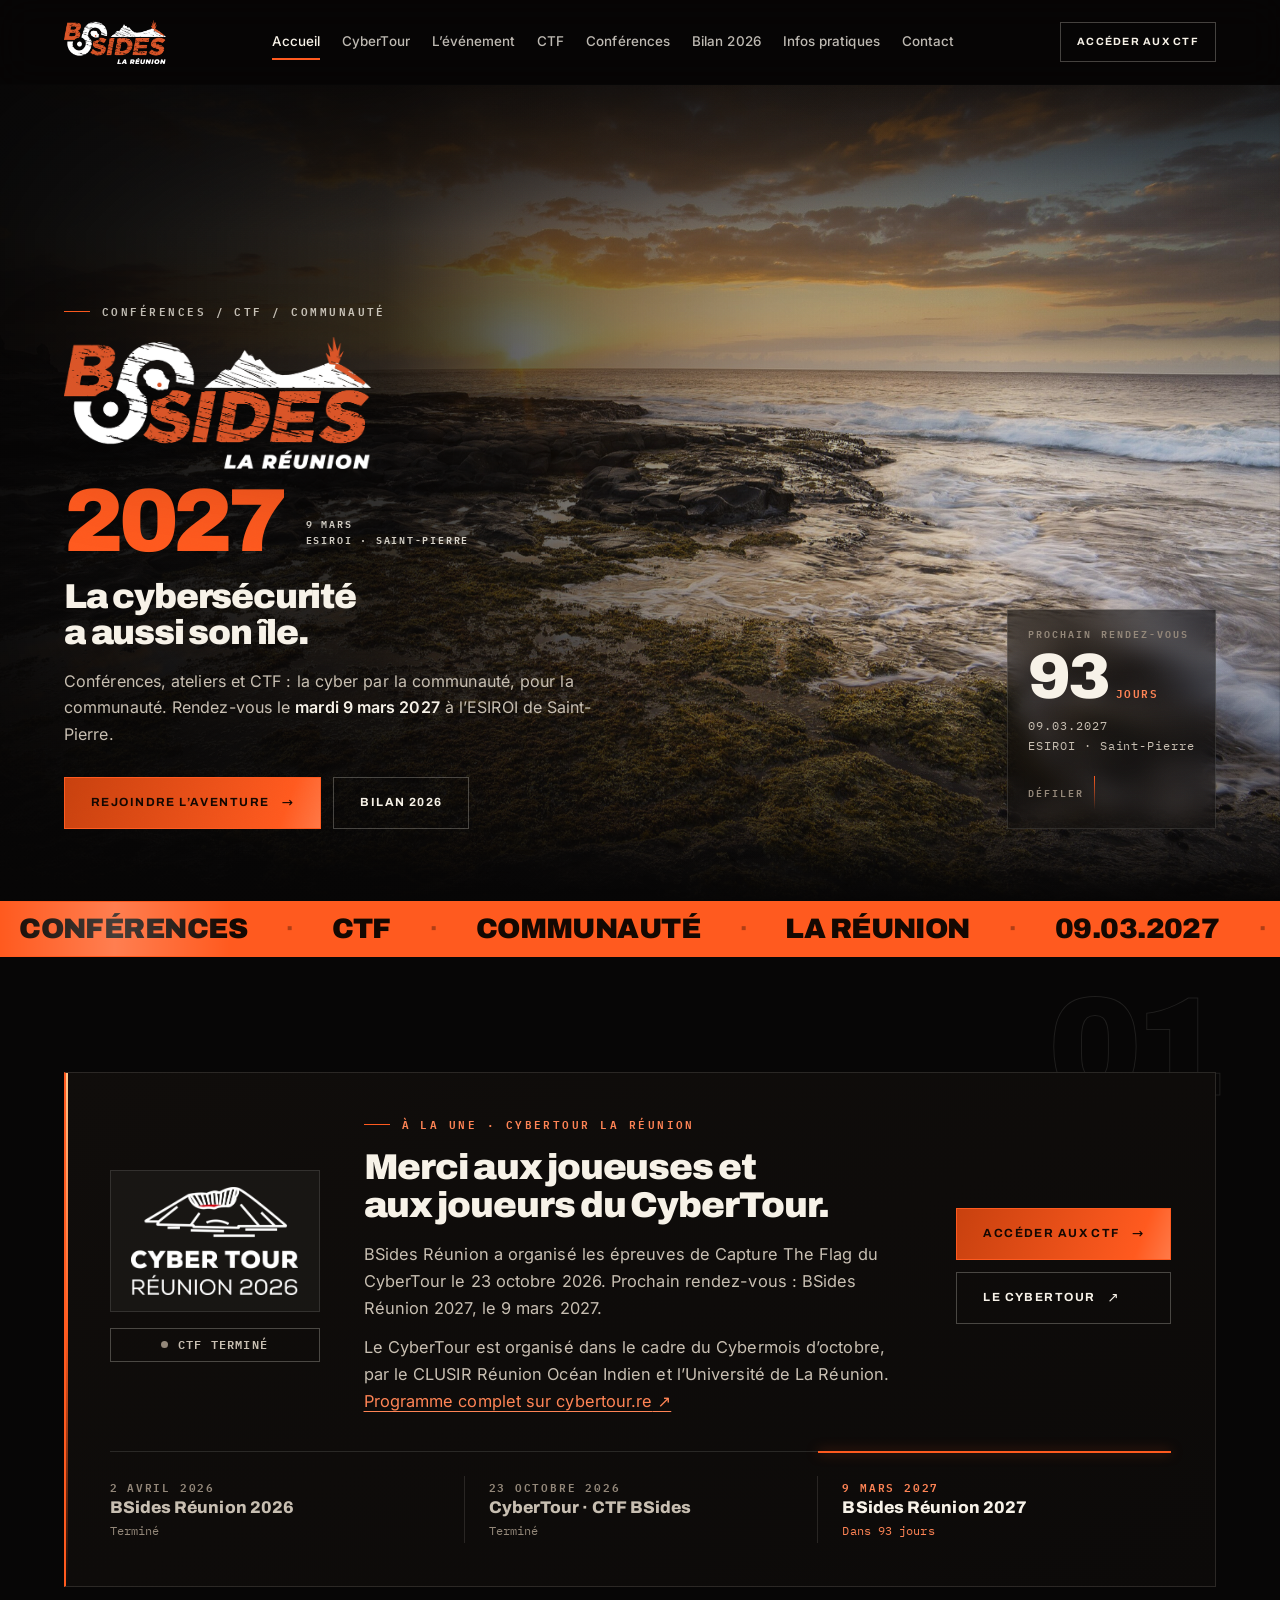
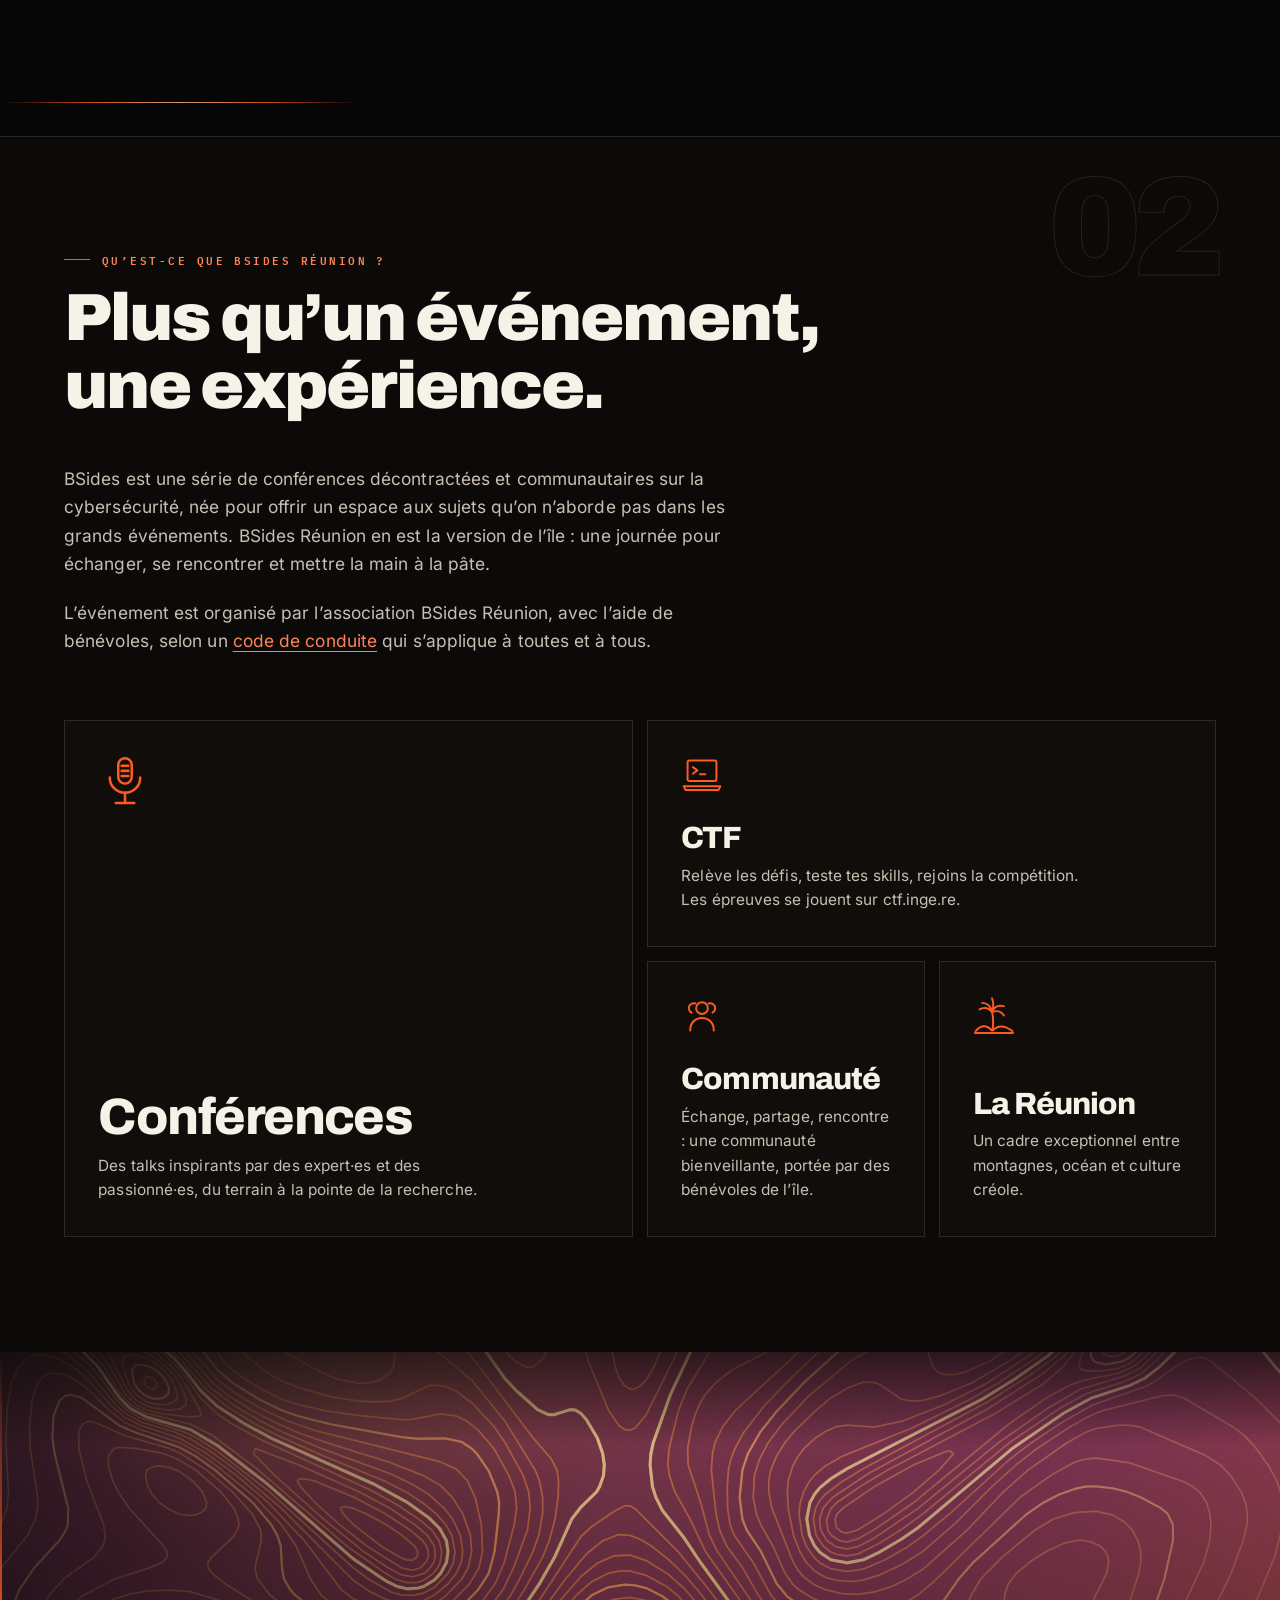
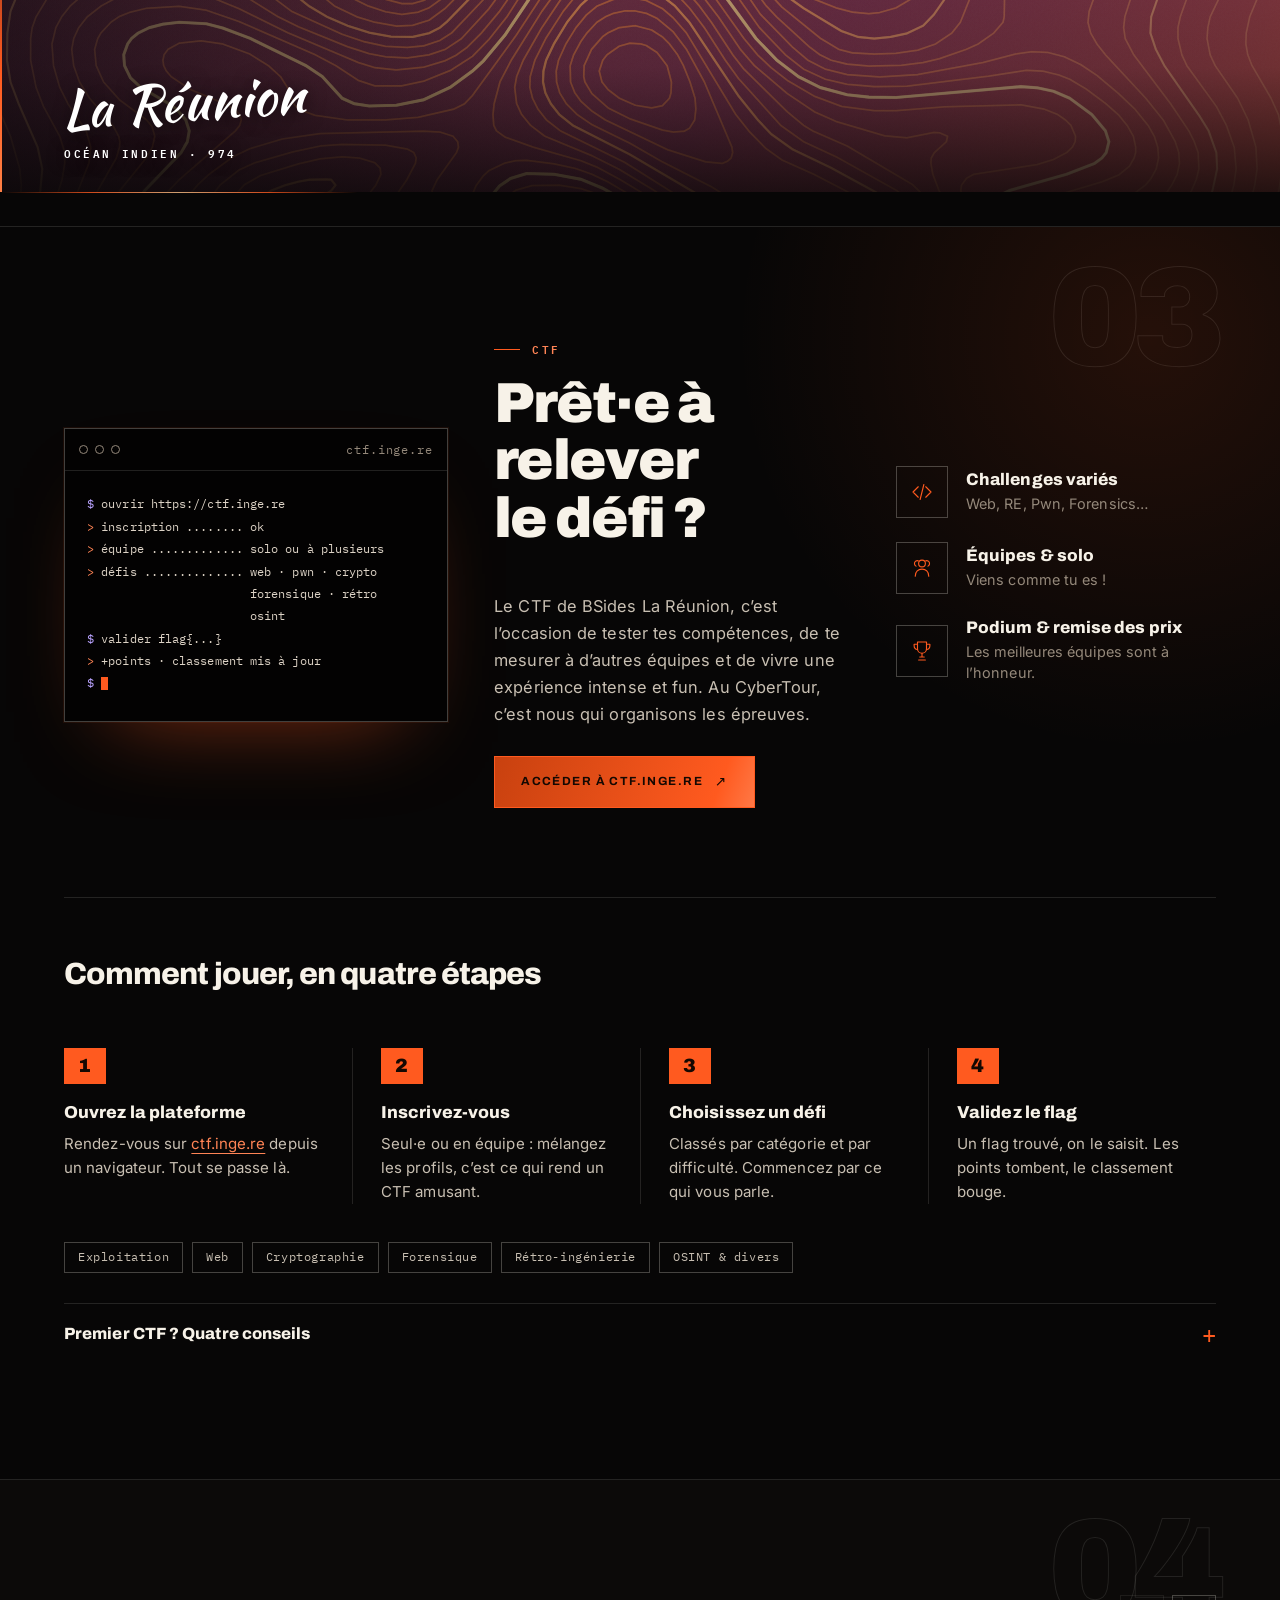
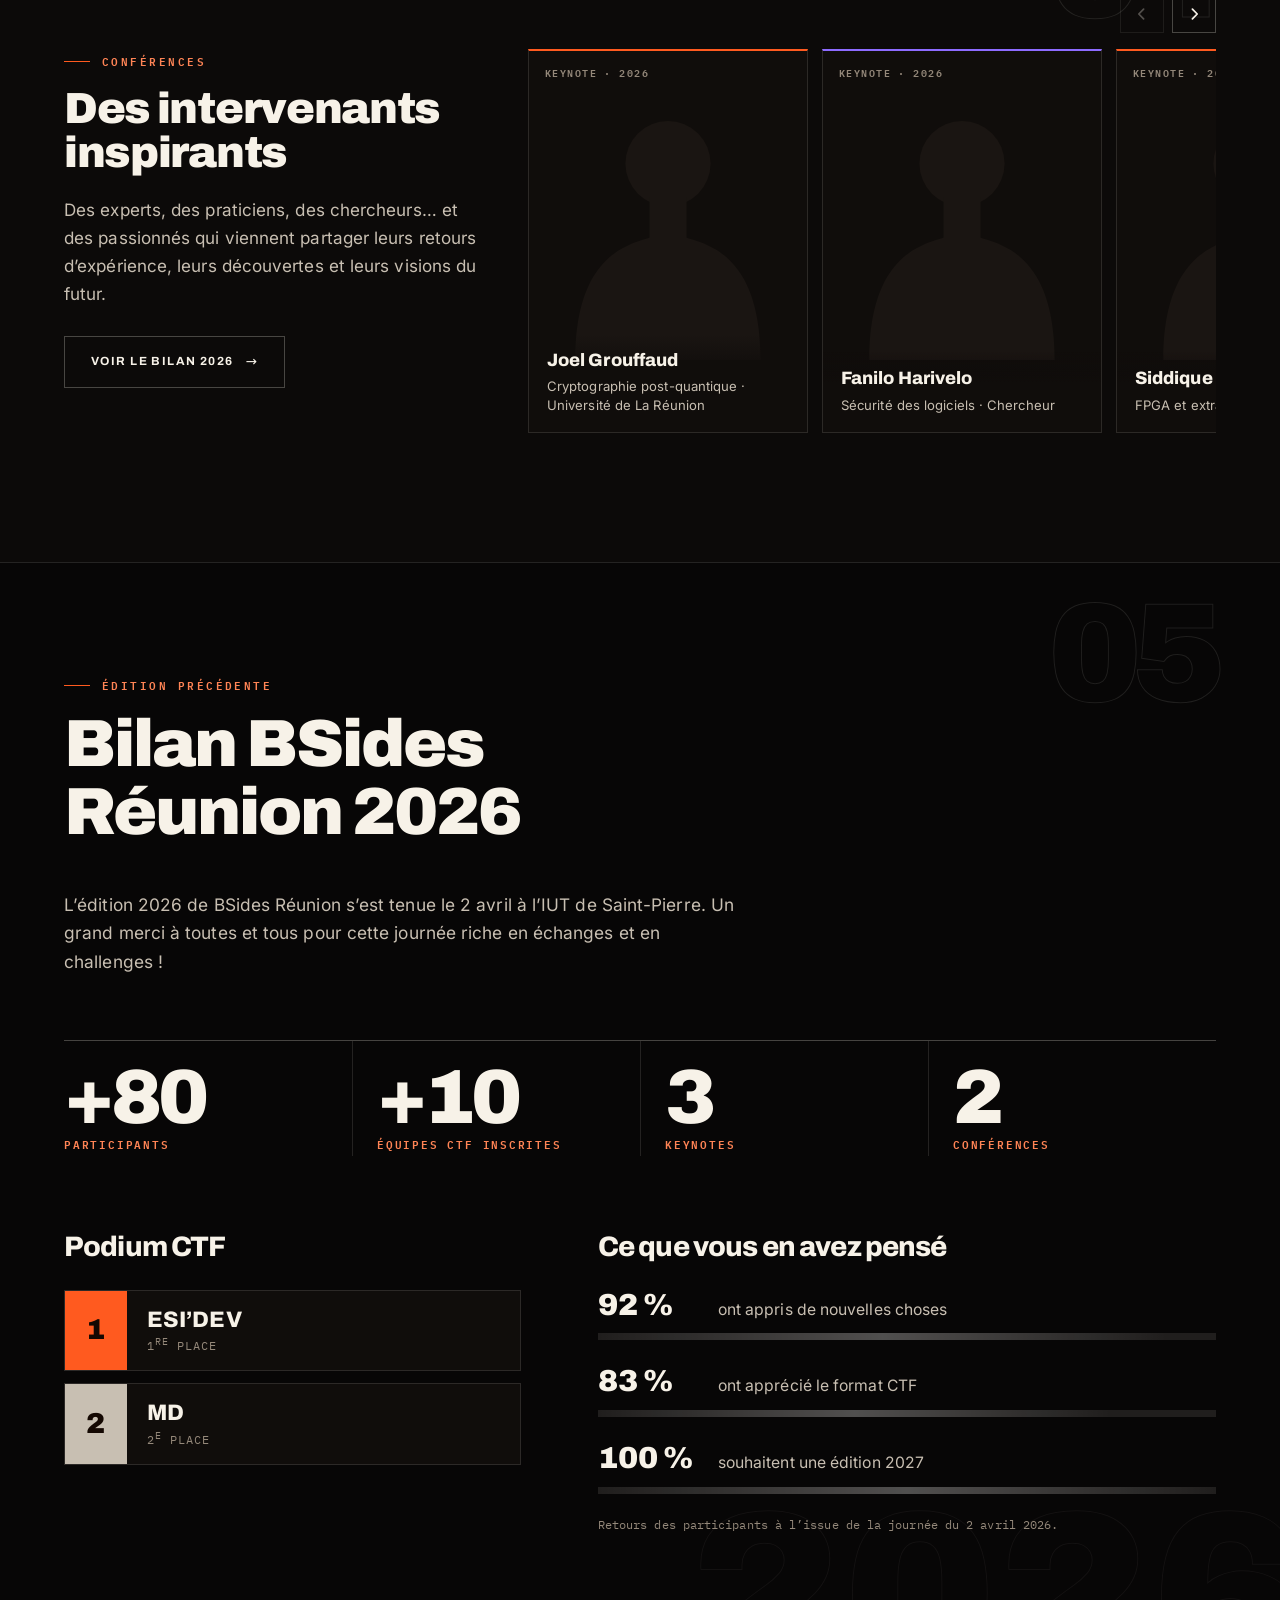
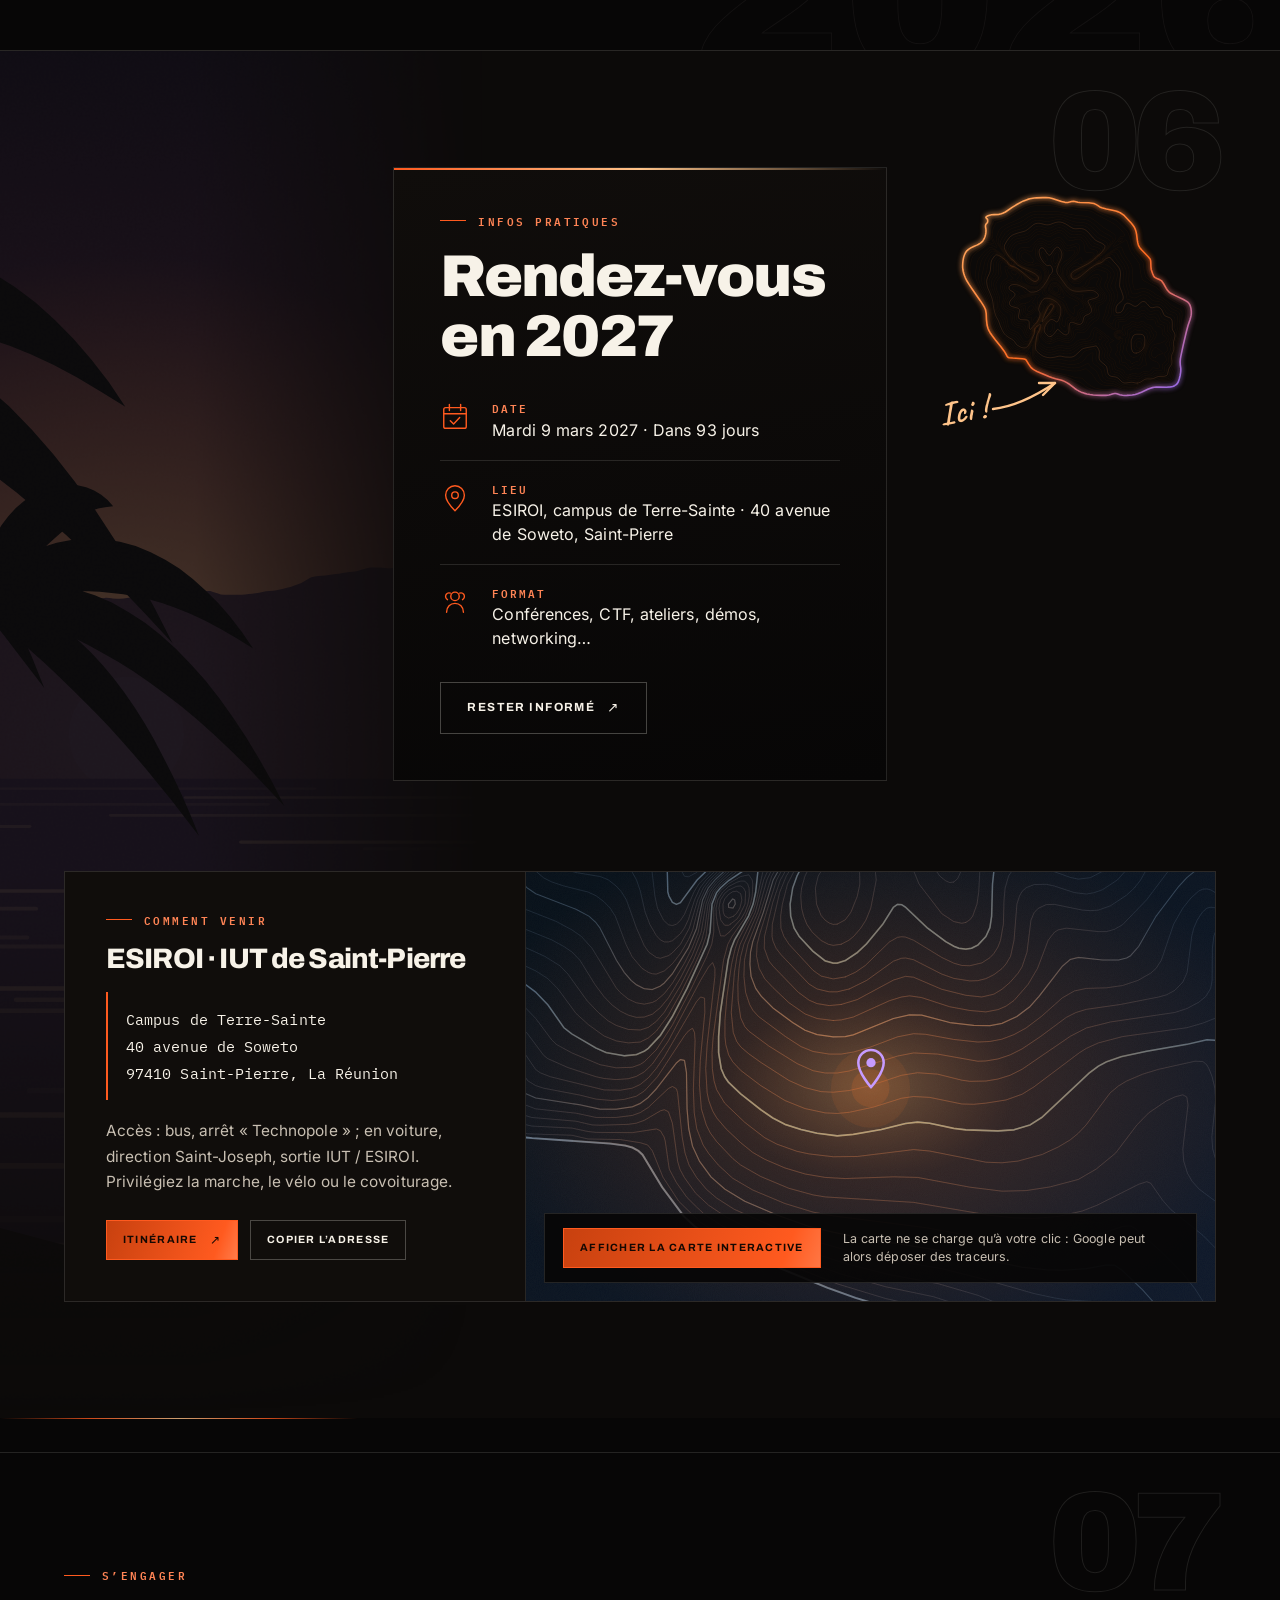
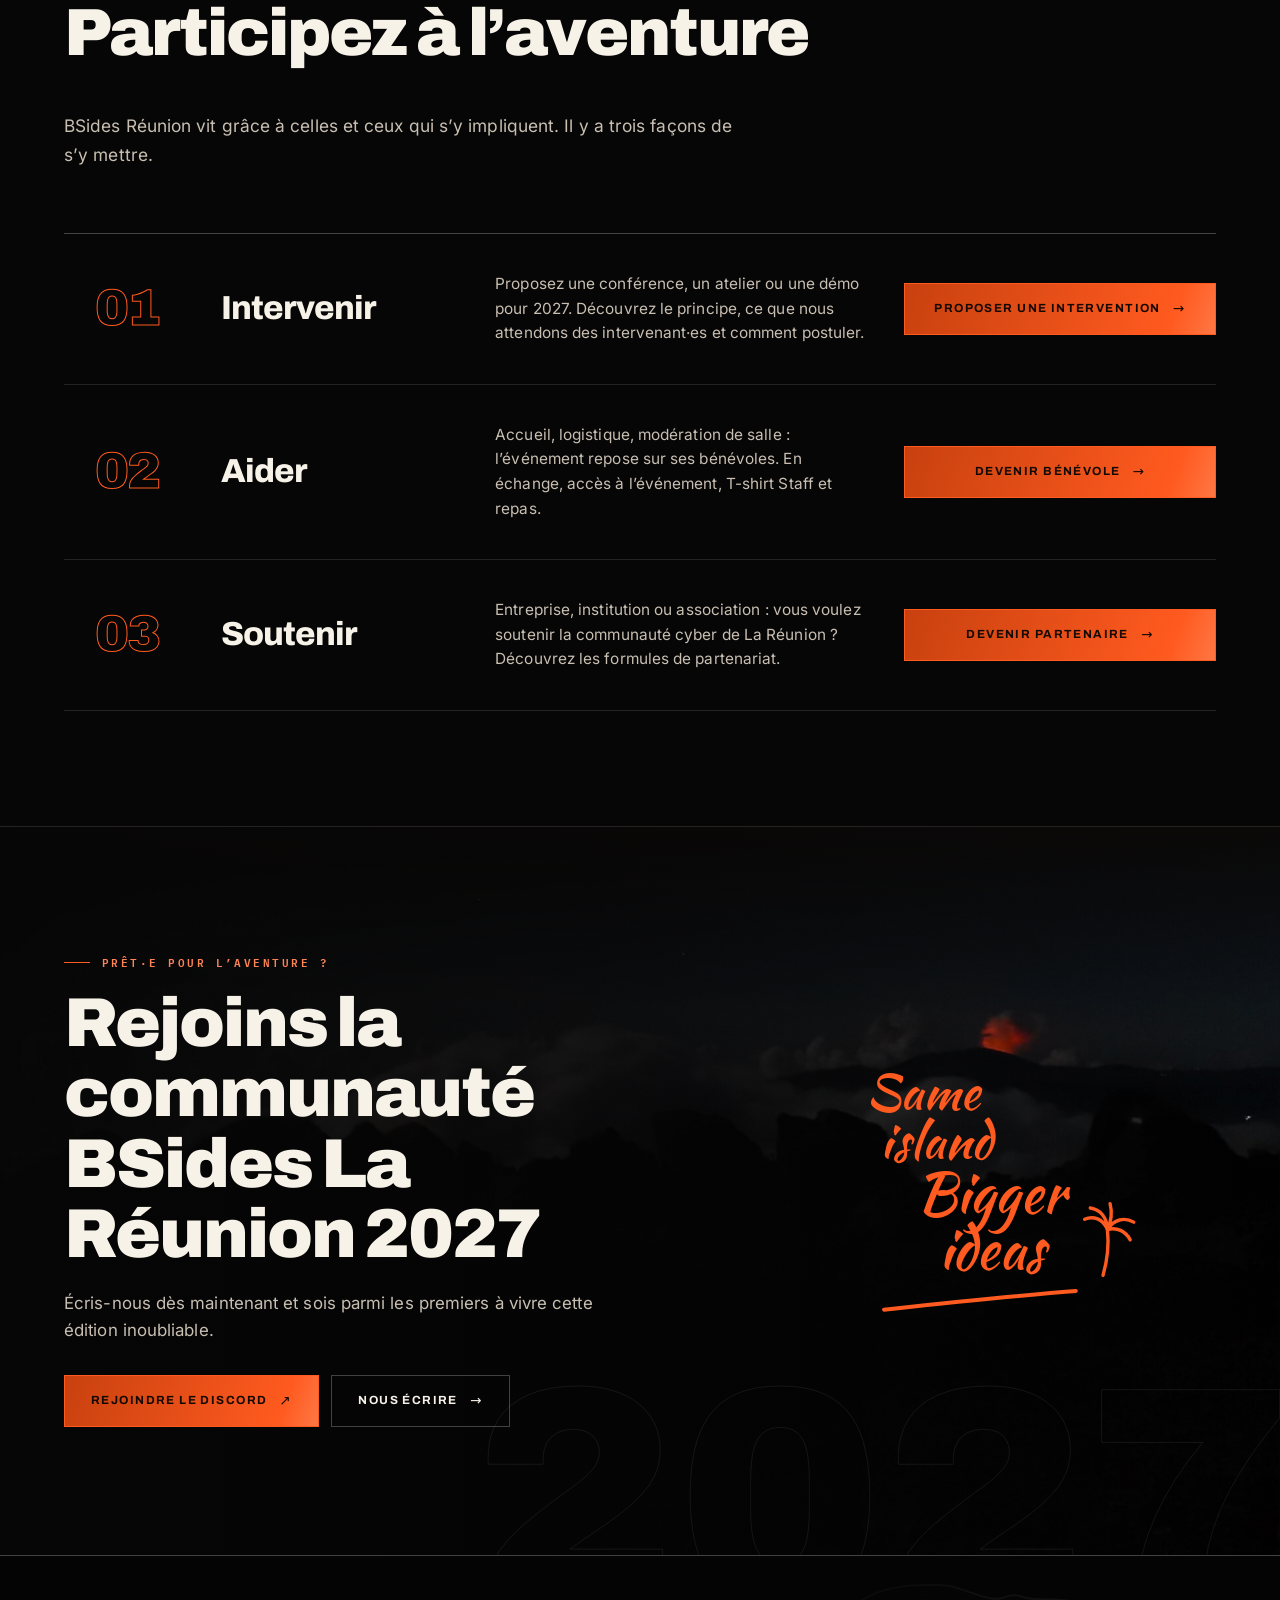
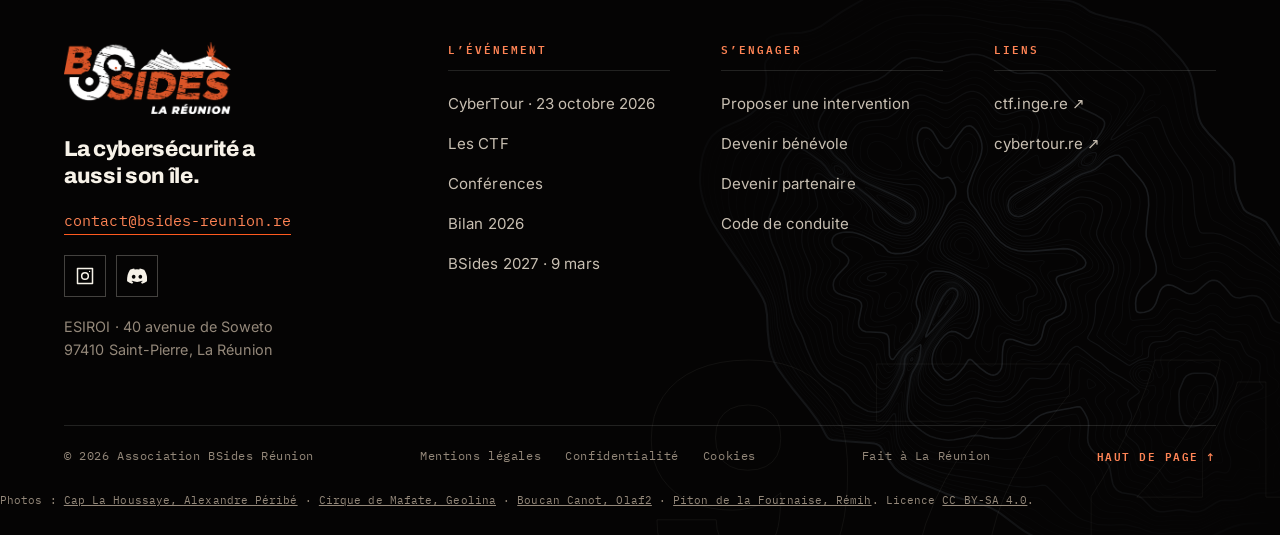
==== commit 54b6a4f7: "Reporte les corrections de textes et les boutons de participation. Co-Authored-By: Claude Sonnet 5.5" ====
--- a/index.html
+++ b/index.html
@@ -390,7 +390,7 @@
             <li><strong>Formez une équipe variée.</strong> Une personne à l’aise en web, une autre en système, une troisième qui lit tout&nbsp;: c’est efficace.</li>
             <li><strong>Commencez par les défis faciles.</strong> Ils donnent des points, mais surtout le rythme.</li>
             <li><strong>Notez ce que vous essayez.</strong> Les pistes abandonnées reviennent souvent utiles dix minutes plus tard.</li>
-            <li><strong>Jouez fair-play.</strong> On attaque les défis, jamais la plateforme ni les autres joueurs. Le <a class="u-link" href="./code-de-conduite.html">code de conduite</a> s’applique.</li>
+            <li><strong>Jouez fair-play.</strong> On attaque les défis, jamais la plateforme ni les autres joueurs. Le <a class="u-link" href="https://ctf.inge.re/tos" target="_blank" rel="noopener">règlement du CTF</a> s’applique.</li>
           </ul>
         </details>
       </div>
@@ -525,9 +525,9 @@
           <p>BSides Réunion vit grâce à celles et ceux qui s’y impliquent. Il y a trois façons de s’y mettre.</p>
         </header>
         <div class="join-grid">
-          <article class="join-card rv"><span class="num" aria-hidden="true">01</span><h3>Intervenir</h3><p>Proposez une conférence, un atelier ou une démo pour 2027. Découvrez le principe, ce que nous attendons des intervenant·es et comment postuler.</p><a class="u-link" href="./appel-a-contributions.html">Proposer une intervention →</a></article>
-          <article class="join-card rv"><span class="num" aria-hidden="true">02</span><h3>Aider</h3><p>Accueil, logistique, modération de salle : l’événement repose sur ses bénévoles. En échange, accès à l’événement, T-shirt Staff et repas.</p><a class="u-link" href="./benevoles.html">Devenir bénévole →</a></article>
-          <article class="join-card rv"><span class="num" aria-hidden="true">03</span><h3>Soutenir</h3><p>Entreprise, institution ou association : vous voulez soutenir la communauté cyber de La Réunion ? Découvrez les formules de partenariat.</p><a class="u-link" href="./partenaires.html">Devenir partenaire →</a></article>
+          <article class="join-card rv"><span class="num" aria-hidden="true">01</span><h3>Intervenir</h3><p>Proposez une conférence, un atelier ou une démo pour 2027. Découvrez le principe, ce que nous attendons des intervenant·es et comment postuler.</p><a class="btn btn-primary" href="./appel-a-contributions.html"><span class="bi">Proposer une intervention <span class="arr" aria-hidden="true">→</span></span></a></article>
+          <article class="join-card rv"><span class="num" aria-hidden="true">02</span><h3>Aider</h3><p>Accueil, logistique, modération de salle : l’événement repose sur ses bénévoles. En échange, accès à l’événement, T-shirt Staff et repas.</p><a class="btn btn-primary" href="./benevoles.html"><span class="bi">Devenir bénévole <span class="arr" aria-hidden="true">→</span></span></a></article>
+          <article class="join-card rv"><span class="num" aria-hidden="true">03</span><h3>Soutenir</h3><p>Entreprise, institution ou association : vous voulez soutenir la communauté cyber de La Réunion ? Découvrez les formules de partenariat.</p><a class="btn btn-primary" href="./partenaires.html"><span class="bi">Devenir partenaire <span class="arr" aria-hidden="true">→</span></span></a></article>
         </div>
       </div>
     </section>
--- a/css/home.css
+++ b/css/home.css
@@ -449,18 +449,17 @@
 /* ---------- Participer ---------- */
 .join { padding: clamp(70px, 9vw, 130px) 0; background: var(--bg); border-top: 1px solid var(--line); }
 .join-grid { display: grid; grid-template-columns: 1fr; border-top: 1px solid var(--line-2); }
-.join-card { position: relative; display: grid; grid-template-columns: 88px minmax(0, .7fr) minmax(0, 1.1fr) auto; gap: clamp(18px, 3vw, 46px); align-items: center; padding: clamp(24px, 3vw, 38px) 0 clamp(24px, 3vw, 38px) clamp(20px, 2.4vw, 34px); border-bottom: 1px solid var(--line); transition: background-color .25s, box-shadow .25s; }
+.join-card { position: relative; display: grid; grid-template-columns: 88px minmax(0, .7fr) minmax(0, 1.1fr) 19.5rem; gap: clamp(18px, 3vw, 46px); align-items: center; padding: clamp(24px, 3vw, 38px) 0 clamp(24px, 3vw, 38px) clamp(20px, 2.4vw, 34px); border-bottom: 1px solid var(--line); transition: background-color .25s, box-shadow .25s; }
 .join-card:hover { background: rgba(255, 90, 31, .035); box-shadow: inset 3px 0 0 var(--or); }
 .join-card .num { font: 900 clamp(2.2rem, 4vw, 3.8rem)/1 var(--head); color: transparent; -webkit-text-stroke: 1px var(--or); letter-spacing: -.04em; }
 .join-card h3 { font-size: clamp(1.5rem, 2.6vw, 2.3rem); }
 .join-card p { color: var(--muted); font-size: .96rem; line-height: 1.6; }
-.join-card .u-link { font: 600 .74rem/1 var(--mono); letter-spacing: .12em; text-transform: uppercase; text-decoration: none; white-space: nowrap; }
-.join-card .u-link:hover { text-decoration: underline; }
+.join-card .btn { justify-self: stretch; justify-content: center; white-space: nowrap; }
 @media (max-width: 900px) {
   .join-card { grid-template-columns: 54px minmax(0, 1fr); gap: 12px 18px; align-items: start; }
   .join-card h3 { align-self: center; }
   .join-card p { grid-column: 2; }
-  .join-card .u-link { grid-column: 2; }
+  .join-card .btn { grid-column: 2; }
 }
 
 /* ---------- Appel final ---------- */
